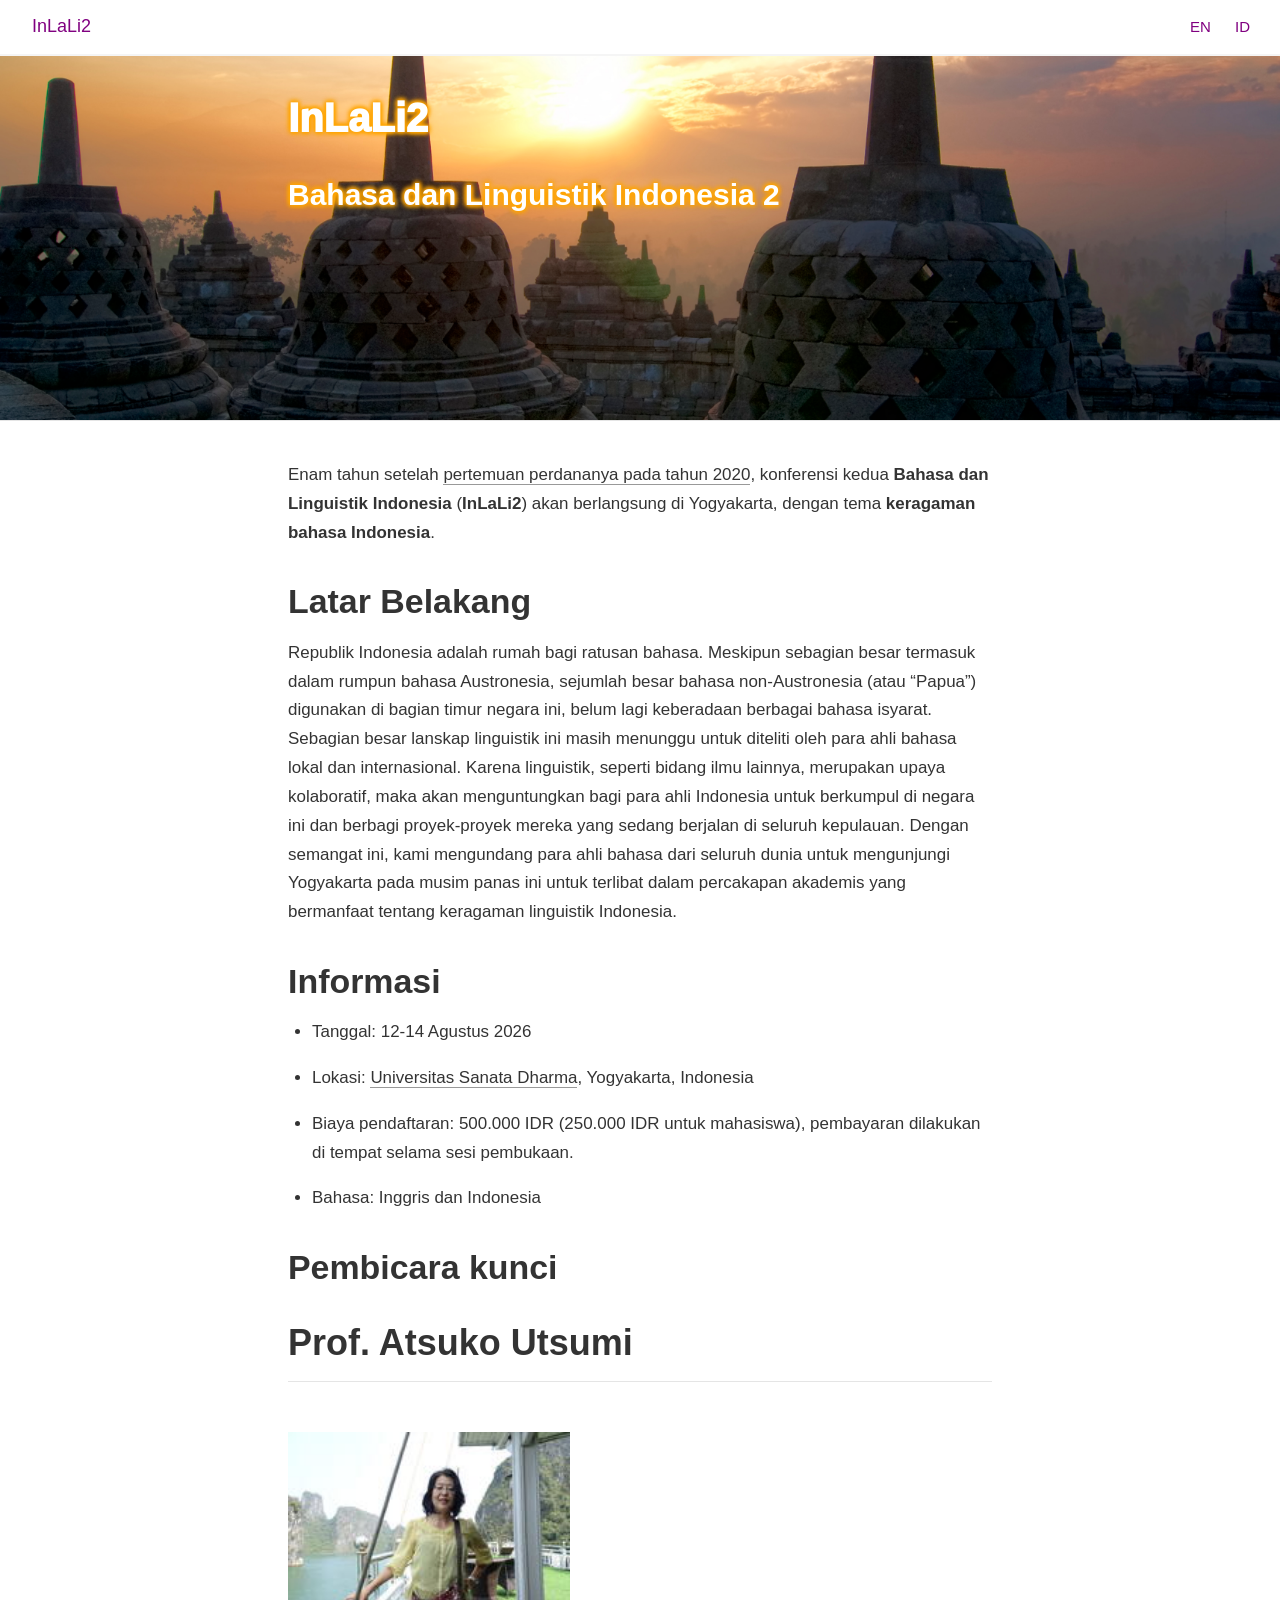
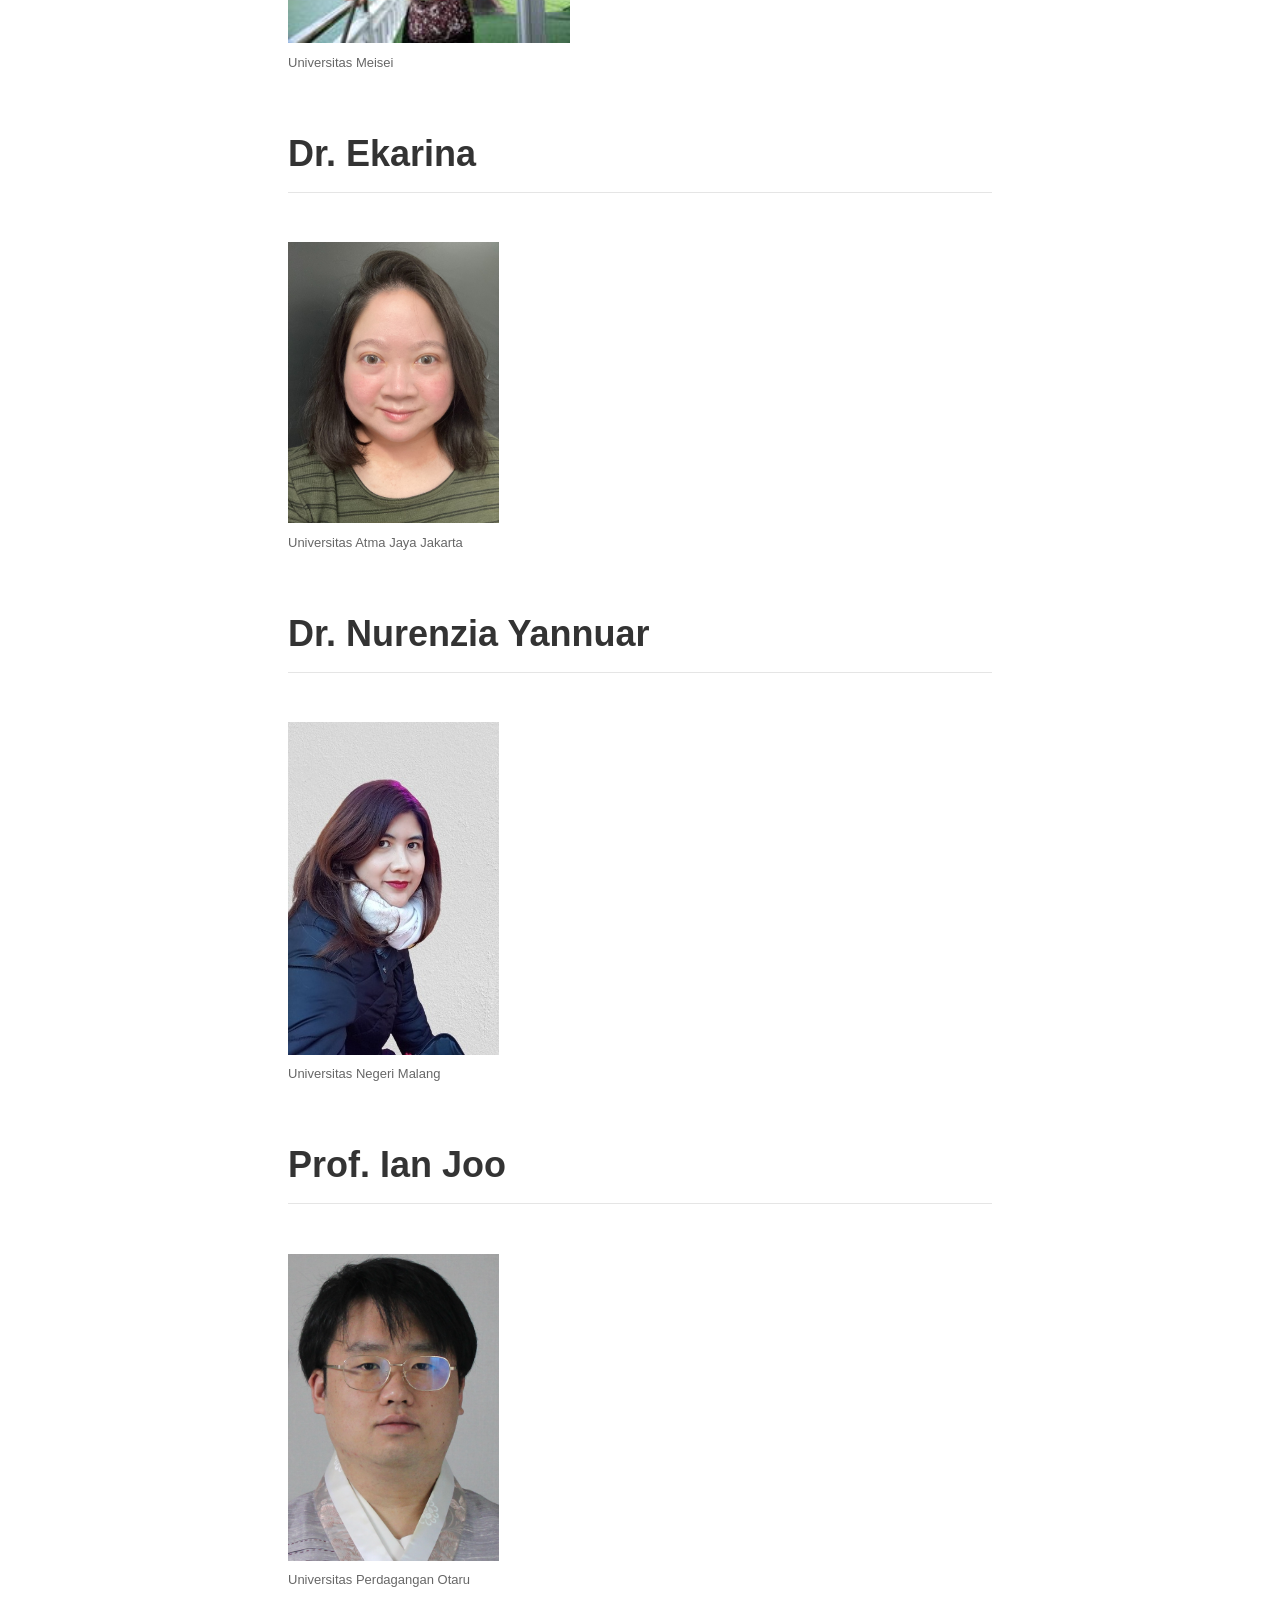
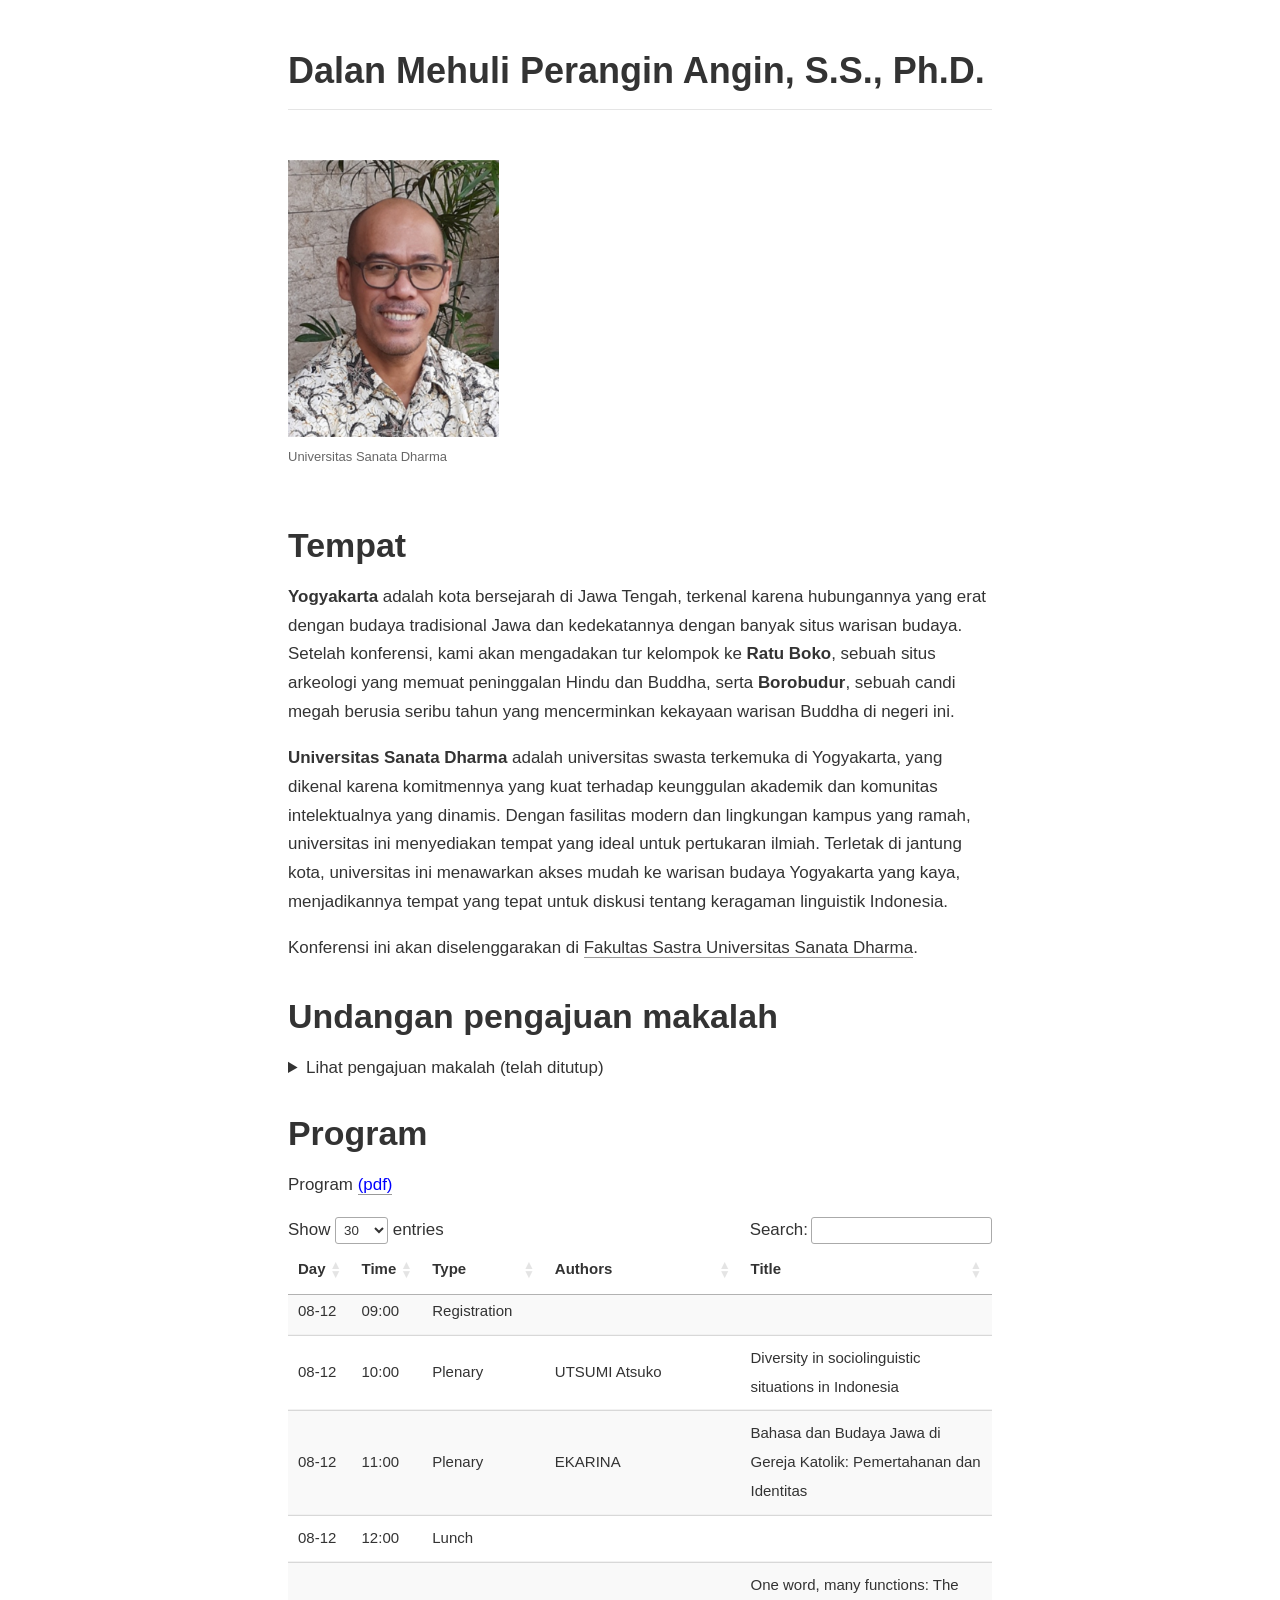
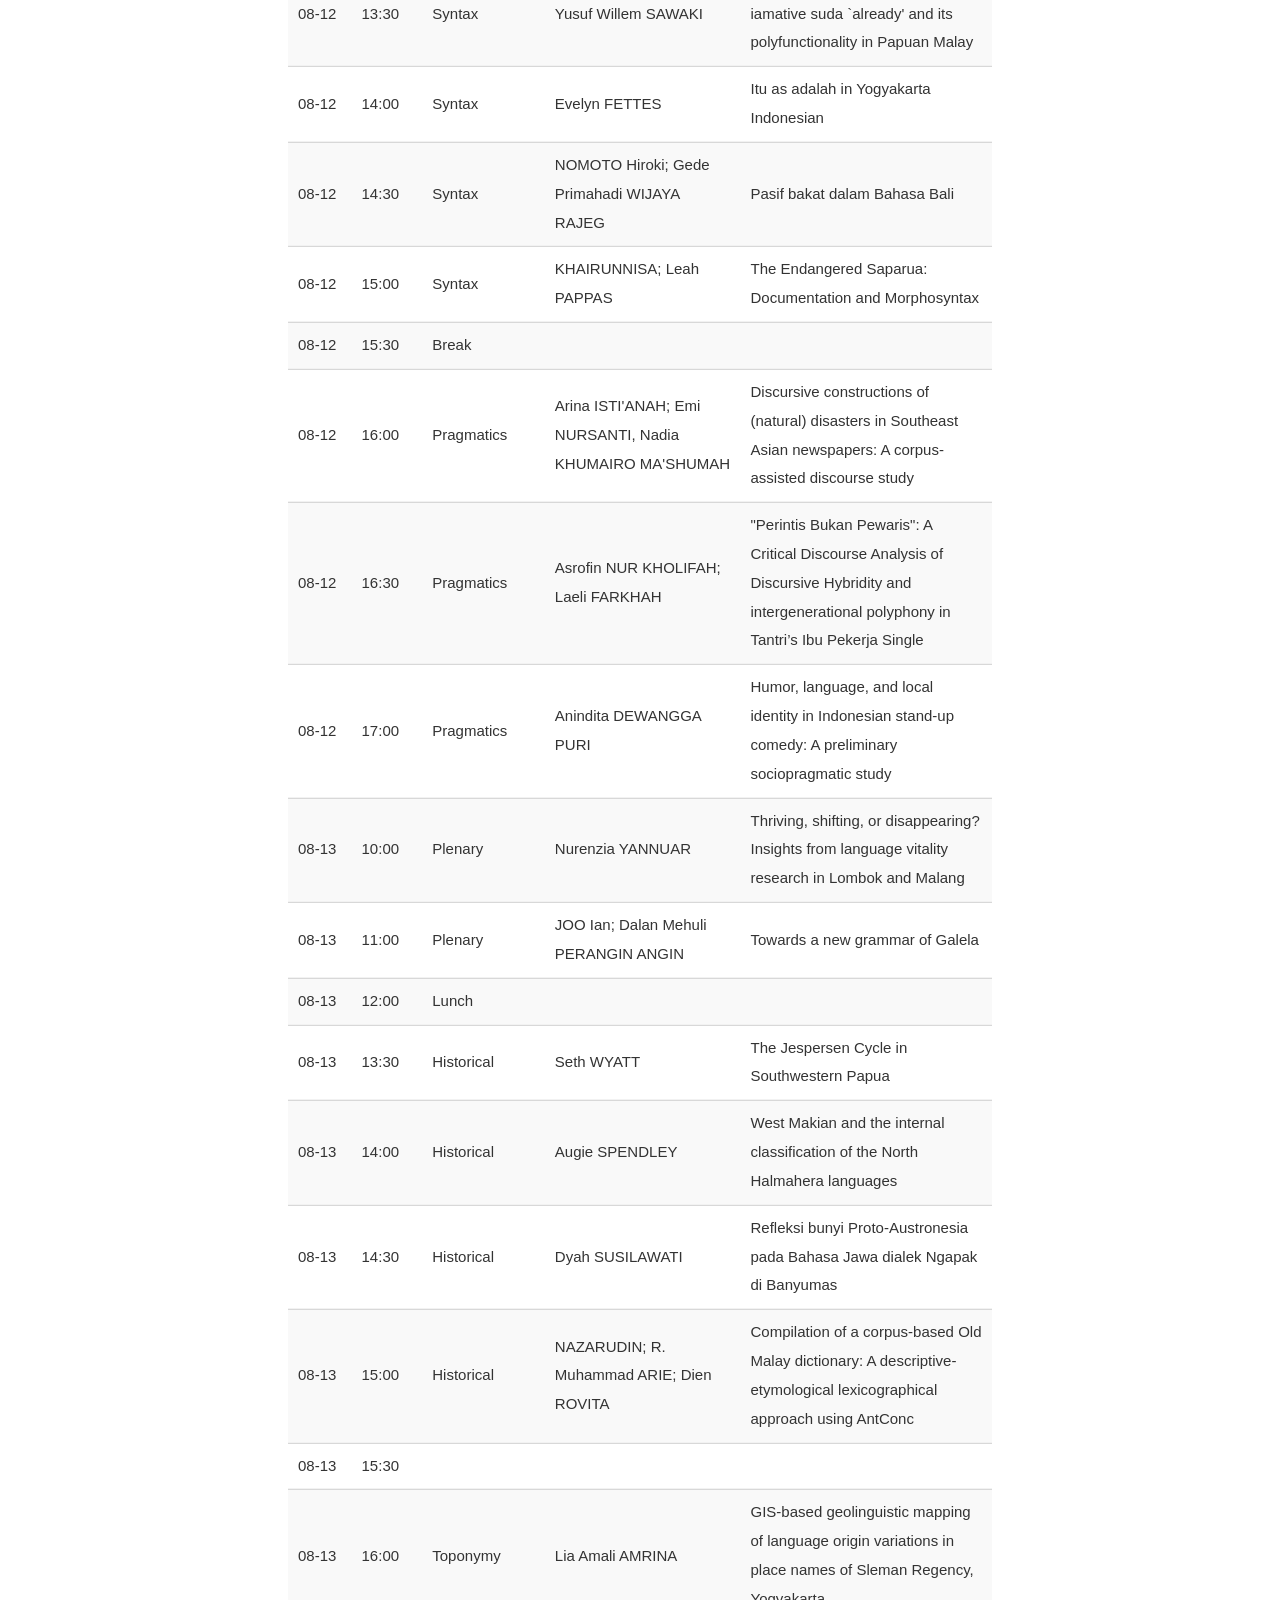
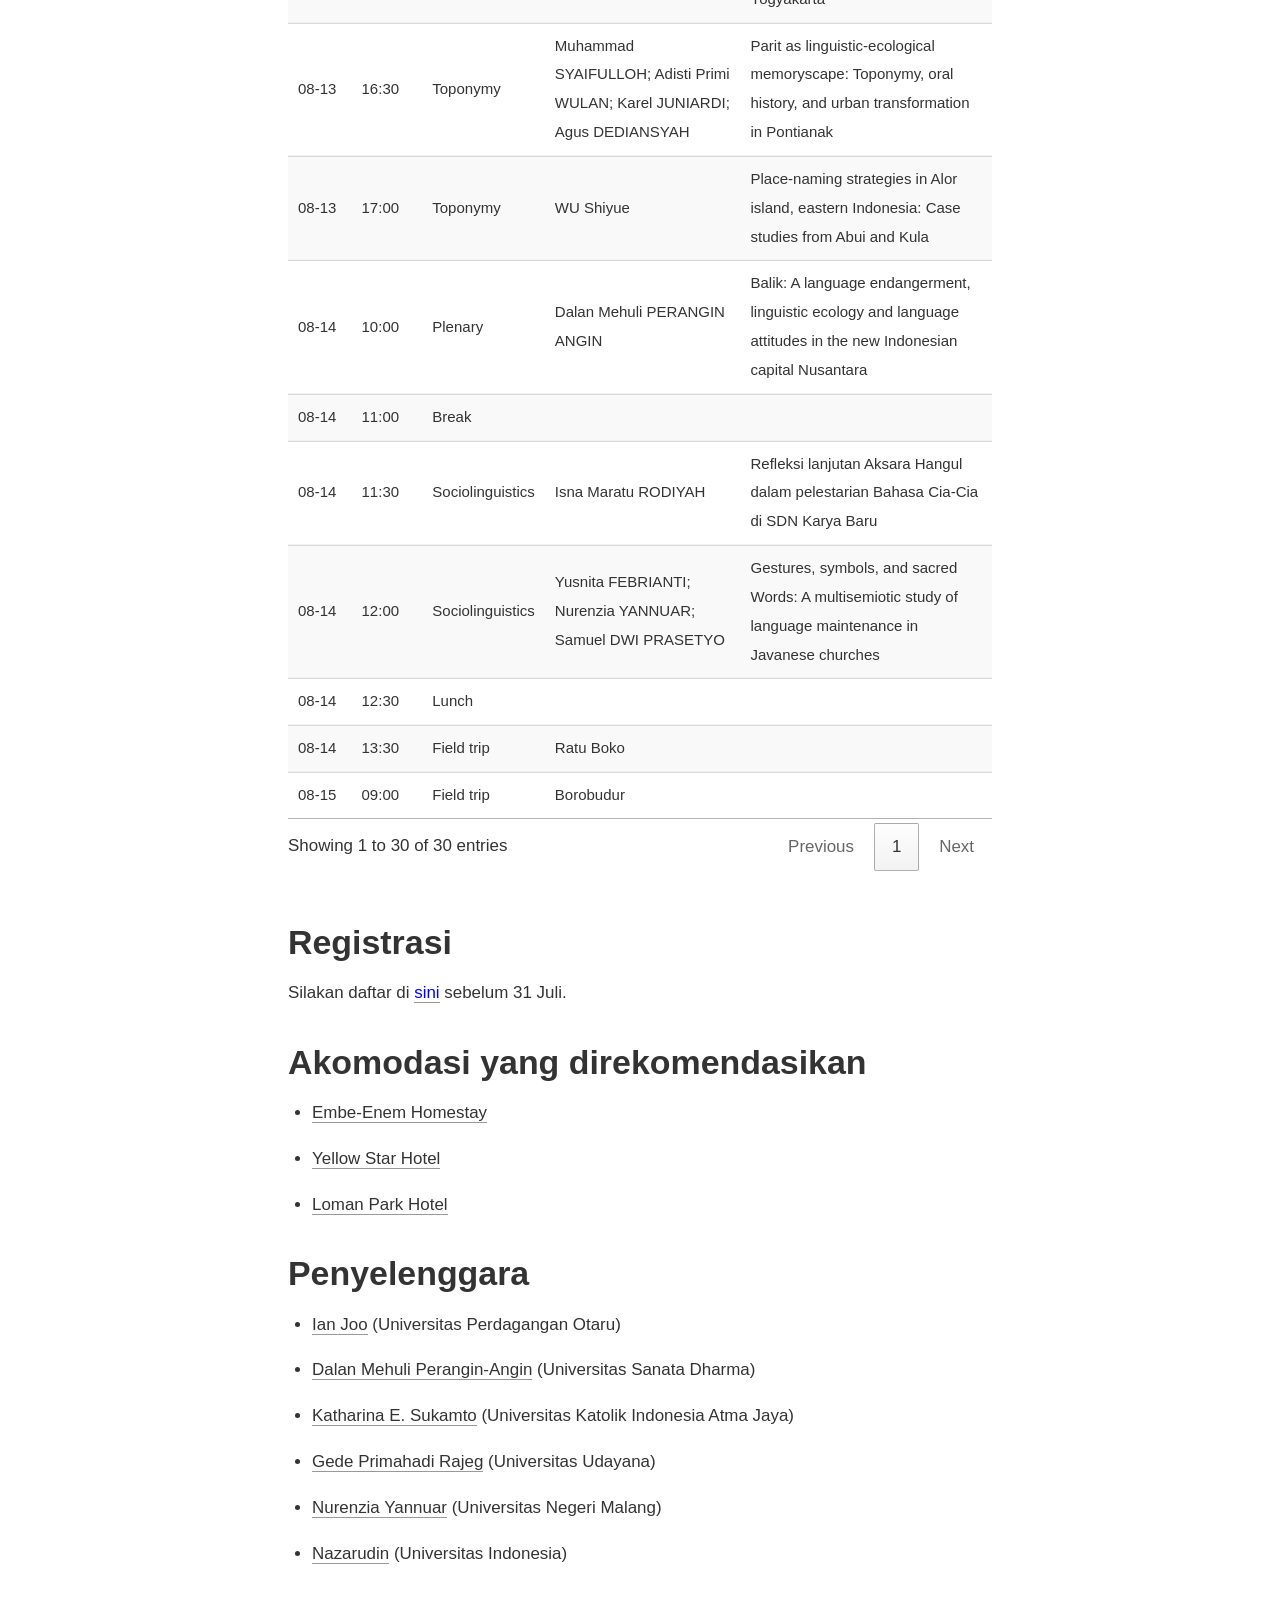
==== docs/id.html @ 6b59f776 "Program" ====
<!DOCTYPE html>

<html xmlns="http://www.w3.org/1999/xhtml" lang="" xml:lang="">

<head>
  <meta charset="utf-8"/>
  <meta name="viewport" content="width=device-width, initial-scale=1"/>
  <meta http-equiv="X-UA-Compatible" content="IE=Edge,chrome=1"/>
  <meta name="generator" content="distill" />

  <style type="text/css">
  /* Hide doc at startup (prevent jankiness while JS renders/transforms) */
  body {
    visibility: hidden;
  }
  </style>

 <!--radix_placeholder_import_source-->
 <!--/radix_placeholder_import_source-->

<style type="text/css">code{white-space: pre;}</style>
<style type="text/css" data-origin="pandoc">
html { -webkit-text-size-adjust: 100%; }
pre > code.sourceCode { white-space: pre; position: relative; }
pre > code.sourceCode > span { display: inline-block; line-height: 1.25; }
pre > code.sourceCode > span:empty { height: 1.2em; }
.sourceCode { overflow: visible; }
code.sourceCode > span { color: inherit; text-decoration: inherit; }
div.sourceCode { margin: 1em 0; }
pre.sourceCode { margin: 0; }
@media screen {
div.sourceCode { overflow: auto; }
}
@media print {
pre > code.sourceCode { white-space: pre-wrap; }
pre > code.sourceCode > span { text-indent: -5em; padding-left: 5em; }
}
pre.numberSource code
  { counter-reset: source-line 0; }
pre.numberSource code > span
  { position: relative; left: -4em; counter-increment: source-line; }
pre.numberSource code > span > a:first-child::before
  { content: counter(source-line);
    position: relative; left: -1em; text-align: right; vertical-align: baseline;
    border: none; display: inline-block;
    -webkit-touch-callout: none; -webkit-user-select: none;
    -khtml-user-select: none; -moz-user-select: none;
    -ms-user-select: none; user-select: none;
    padding: 0 4px; width: 4em;
    color: #aaaaaa;
  }
pre.numberSource { margin-left: 3em; border-left: 1px solid #aaaaaa;  padding-left: 4px; }
div.sourceCode
  { color: #00769e; background-color: #f1f3f5; }
@media screen {
pre > code.sourceCode > span > a:first-child::before { text-decoration: underline; }
}
code span { color: #00769e; } /* Normal */
code span.al { color: #ad0000; } /* Alert */
code span.an { color: #5e5e5e; } /* Annotation */
code span.at { color: #657422; } /* Attribute */
code span.bn { color: #ad0000; } /* BaseN */
code span.bu { } /* BuiltIn */
code span.cf { color: #00769e; } /* ControlFlow */
code span.ch { color: #20794d; } /* Char */
code span.cn { color: #8f5902; } /* Constant */
code span.co { color: #5e5e5e; } /* Comment */
code span.cv { color: #5e5e5e; font-style: italic; } /* CommentVar */
code span.do { color: #5e5e5e; font-style: italic; } /* Documentation */
code span.dt { color: #ad0000; } /* DataType */
code span.dv { color: #ad0000; } /* DecVal */
code span.er { color: #ad0000; } /* Error */
code span.ex { } /* Extension */
code span.fl { color: #ad0000; } /* Float */
code span.fu { color: #4758ab; } /* Function */
code span.im { } /* Import */
code span.in { color: #5e5e5e; } /* Information */
code span.kw { color: #00769e; } /* Keyword */
code span.op { color: #5e5e5e; } /* Operator */
code span.ot { color: #00769e; } /* Other */
code span.pp { color: #ad0000; } /* Preprocessor */
code span.sc { color: #5e5e5e; } /* SpecialChar */
code span.ss { color: #20794d; } /* SpecialString */
code span.st { color: #20794d; } /* String */
code span.va { color: #111111; } /* Variable */
code span.vs { color: #20794d; } /* VerbatimString */
code span.wa { color: #5e5e5e; font-style: italic; } /* Warning */
</style>


  <!--radix_placeholder_meta_tags-->
  <title>InLaLi2</title>




  <!--  https://developers.facebook.com/docs/sharing/webmasters#markup -->
  <meta property="og:title" content="InLaLi2"/>
  <meta property="og:type" content="article"/>
  <meta property="og:locale" content="en_US"/>
  <meta property="og:site_name" content="InLaLi2"/>

  <!--  https://dev.twitter.com/cards/types/summary -->
  <meta property="twitter:card" content="summary"/>
  <meta property="twitter:title" content="InLaLi2"/>

  <!--/radix_placeholder_meta_tags-->
  <!--radix_placeholder_rmarkdown_metadata-->

  <script type="text/json" id="radix-rmarkdown-metadata">
  {"type":"list","attributes":{"names":{"type":"character","attributes":{},"value":["title","subtitle","site"]}},"value":[{"type":"character","attributes":{},"value":["InLaLi2"]},{"type":"character","attributes":{},"value":["Bahasa dan Linguistik Indonesia 2"]},{"type":"character","attributes":{},"value":["distill::distill_website"]}]}
  </script>
  <!--/radix_placeholder_rmarkdown_metadata-->
  <!--radix_placeholder_navigation_in_header-->
  <meta name="distill:offset" content=""/>

  <script type="application/javascript">

    window.headroom_prevent_pin = false;

    window.document.addEventListener("DOMContentLoaded", function (event) {

      // initialize headroom for banner
      var header = $('header').get(0);
      var headerHeight = header.offsetHeight;
      var headroom = new Headroom(header, {
        tolerance: 5,
        onPin : function() {
          if (window.headroom_prevent_pin) {
            window.headroom_prevent_pin = false;
            headroom.unpin();
          }
        }
      });
      headroom.init();
      if(window.location.hash)
        headroom.unpin();
      $(header).addClass('headroom--transition');

      // offset scroll location for banner on hash change
      // (see: https://github.com/WickyNilliams/headroom.js/issues/38)
      window.addEventListener("hashchange", function(event) {
        window.scrollTo(0, window.pageYOffset - (headerHeight + 25));
      });

      // responsive menu
      $('.distill-site-header').each(function(i, val) {
        var topnav = $(this);
        var toggle = topnav.find('.nav-toggle');
        toggle.on('click', function() {
          topnav.toggleClass('responsive');
        });
      });

      // nav dropdowns
      $('.nav-dropbtn').click(function(e) {
        $(this).next('.nav-dropdown-content').toggleClass('nav-dropdown-active');
        $(this).parent().siblings('.nav-dropdown')
           .children('.nav-dropdown-content').removeClass('nav-dropdown-active');
      });
      $("body").click(function(e){
        $('.nav-dropdown-content').removeClass('nav-dropdown-active');
      });
      $(".nav-dropdown").click(function(e){
        e.stopPropagation();
      });
    });
  </script>

  <style type="text/css">

  /* Theme (user-documented overrideables for nav appearance) */

  .distill-site-nav {
    color: rgba(255, 255, 255, 0.8);
    background-color: #0F2E3D;
    font-size: 15px;
    font-weight: 300;
  }

  .distill-site-nav a {
    color: inherit;
    text-decoration: none;
  }

  .distill-site-nav a:hover {
    color: white;
  }

  @media print {
    .distill-site-nav {
      display: none;
    }
  }

  .distill-site-header {

  }

  .distill-site-footer {

  }


  /* Site Header */

  .distill-site-header {
    width: 100%;
    box-sizing: border-box;
    z-index: 3;
  }

  .distill-site-header .nav-left {
    display: inline-block;
    margin-left: 8px;
  }

  @media screen and (max-width: 768px) {
    .distill-site-header .nav-left {
      margin-left: 0;
    }
  }


  .distill-site-header .nav-right {
    float: right;
    margin-right: 8px;
  }

  .distill-site-header a,
  .distill-site-header .title {
    display: inline-block;
    text-align: center;
    padding: 14px 10px 14px 10px;
  }

  .distill-site-header .title {
    font-size: 18px;
    min-width: 150px;
  }

  .distill-site-header .logo {
    padding: 0;
  }

  .distill-site-header .logo img {
    display: none;
    max-height: 20px;
    width: auto;
    margin-bottom: -4px;
  }

  .distill-site-header .nav-image img {
    max-height: 18px;
    width: auto;
    display: inline-block;
    margin-bottom: -3px;
  }



  @media screen and (min-width: 1000px) {
    .distill-site-header .logo img {
      display: inline-block;
    }
    .distill-site-header .nav-left {
      margin-left: 20px;
    }
    .distill-site-header .nav-right {
      margin-right: 20px;
    }
    .distill-site-header .title {
      padding-left: 12px;
    }
  }


  .distill-site-header .nav-toggle {
    display: none;
  }

  .nav-dropdown {
    display: inline-block;
    position: relative;
  }

  .nav-dropdown .nav-dropbtn {
    border: none;
    outline: none;
    color: rgba(255, 255, 255, 0.8);
    padding: 16px 10px;
    background-color: transparent;
    font-family: inherit;
    font-size: inherit;
    font-weight: inherit;
    margin: 0;
    margin-top: 1px;
    z-index: 2;
  }

  .nav-dropdown-content {
    display: none;
    position: absolute;
    background-color: white;
    min-width: 200px;
    border: 1px solid rgba(0,0,0,0.15);
    border-radius: 4px;
    box-shadow: 0px 8px 16px 0px rgba(0,0,0,0.1);
    z-index: 1;
    margin-top: 2px;
    white-space: nowrap;
    padding-top: 4px;
    padding-bottom: 4px;
  }

  .nav-dropdown-content hr {
    margin-top: 4px;
    margin-bottom: 4px;
    border: none;
    border-bottom: 1px solid rgba(0, 0, 0, 0.1);
  }

  .nav-dropdown-active {
    display: block;
  }

  .nav-dropdown-content a, .nav-dropdown-content .nav-dropdown-header {
    color: black;
    padding: 6px 24px;
    text-decoration: none;
    display: block;
    text-align: left;
  }

  .nav-dropdown-content .nav-dropdown-header {
    display: block;
    padding: 5px 24px;
    padding-bottom: 0;
    text-transform: uppercase;
    font-size: 14px;
    color: #999999;
    white-space: nowrap;
  }

  .nav-dropdown:hover .nav-dropbtn {
    color: white;
  }

  .nav-dropdown-content a:hover {
    background-color: #ddd;
    color: black;
  }

  .nav-right .nav-dropdown-content {
    margin-left: -45%;
    right: 0;
  }

  @media screen and (max-width: 768px) {
    .distill-site-header a, .distill-site-header .nav-dropdown  {display: none;}
    .distill-site-header a.nav-toggle {
      float: right;
      display: block;
    }
    .distill-site-header .title {
      margin-left: 0;
    }
    .distill-site-header .nav-right {
      margin-right: 0;
    }
    .distill-site-header {
      overflow: hidden;
    }
    .nav-right .nav-dropdown-content {
      margin-left: 0;
    }
  }


  @media screen and (max-width: 768px) {
    .distill-site-header.responsive {position: relative; min-height: 500px; }
    .distill-site-header.responsive a.nav-toggle {
      position: absolute;
      right: 0;
      top: 0;
    }
    .distill-site-header.responsive a,
    .distill-site-header.responsive .nav-dropdown {
      display: block;
      text-align: left;
    }
    .distill-site-header.responsive .nav-left,
    .distill-site-header.responsive .nav-right {
      width: 100%;
    }
    .distill-site-header.responsive .nav-dropdown {float: none;}
    .distill-site-header.responsive .nav-dropdown-content {position: relative;}
    .distill-site-header.responsive .nav-dropdown .nav-dropbtn {
      display: block;
      width: 100%;
      text-align: left;
    }
  }

  /* Site Footer */

  .distill-site-footer {
    width: 100%;
    overflow: hidden;
    box-sizing: border-box;
    z-index: 3;
    margin-top: 30px;
    padding-top: 30px;
    padding-bottom: 30px;
    text-align: center;
  }

  /* Headroom */

  d-title {
    padding-top: 6rem;
  }

  @media print {
    d-title {
      padding-top: 4rem;
    }
  }

  .headroom {
    z-index: 1000;
    position: fixed;
    top: 0;
    left: 0;
    right: 0;
  }

  .headroom--transition {
    transition: all .4s ease-in-out;
  }

  .headroom--unpinned {
    top: -100px;
  }

  .headroom--pinned {
    top: 0;
  }

  /* adjust viewport for navbar height */
  /* helps vertically center bootstrap (non-distill) content */
  .min-vh-100 {
    min-height: calc(100vh - 100px) !important;
  }

  </style>

  <script src="site_libs/jquery-3.6.0/jquery-3.6.0.min.js"></script>
  <link href="site_libs/font-awesome-6.5.2/css/all.min.css" rel="stylesheet"/>
  <link href="site_libs/font-awesome-6.5.2/css/v4-shims.min.css" rel="stylesheet"/>
  <script src="site_libs/headroom-0.9.4/headroom.min.js"></script>
  <script src="site_libs/autocomplete-0.37.1/autocomplete.min.js"></script>
  <script src="site_libs/fuse-6.4.1/fuse.min.js"></script>

  <script type="application/javascript">

  function getMeta(metaName) {
    var metas = document.getElementsByTagName('meta');
    for (let i = 0; i < metas.length; i++) {
      if (metas[i].getAttribute('name') === metaName) {
        return metas[i].getAttribute('content');
      }
    }
    return '';
  }

  function offsetURL(url) {
    var offset = getMeta('distill:offset');
    return offset ? offset + '/' + url : url;
  }

  function createFuseIndex() {

    // create fuse index
    var options = {
      keys: [
        { name: 'title', weight: 20 },
        { name: 'categories', weight: 15 },
        { name: 'description', weight: 10 },
        { name: 'contents', weight: 5 },
      ],
      ignoreLocation: true,
      threshold: 0
    };
    var fuse = new window.Fuse([], options);

    // fetch the main search.json
    return fetch(offsetURL('search.json'))
      .then(function(response) {
        if (response.status == 200) {
          return response.json().then(function(json) {
            // index main articles
            json.articles.forEach(function(article) {
              fuse.add(article);
            });
            // download collections and index their articles
            return Promise.all(json.collections.map(function(collection) {
              return fetch(offsetURL(collection)).then(function(response) {
                if (response.status === 200) {
                  return response.json().then(function(articles) {
                    articles.forEach(function(article) {
                      fuse.add(article);
                    });
                  })
                } else {
                  return Promise.reject(
                    new Error('Unexpected status from search index request: ' +
                              response.status)
                  );
                }
              });
            })).then(function() {
              return fuse;
            });
          });

        } else {
          return Promise.reject(
            new Error('Unexpected status from search index request: ' +
                        response.status)
          );
        }
      });
  }

  window.document.addEventListener("DOMContentLoaded", function (event) {

    // get search element (bail if we don't have one)
    var searchEl = window.document.getElementById('distill-search');
    if (!searchEl)
      return;

    createFuseIndex()
      .then(function(fuse) {

        // make search box visible
        searchEl.classList.remove('hidden');

        // initialize autocomplete
        var options = {
          autoselect: true,
          hint: false,
          minLength: 2,
        };
        window.autocomplete(searchEl, options, [{
          source: function(query, callback) {
            const searchOptions = {
              isCaseSensitive: false,
              shouldSort: true,
              minMatchCharLength: 2,
              limit: 10,
            };
            var results = fuse.search(query, searchOptions);
            callback(results
              .map(function(result) { return result.item; })
            );
          },
          templates: {
            suggestion: function(suggestion) {
              var img = suggestion.preview && Object.keys(suggestion.preview).length > 0
                ? `<img src="${offsetURL(suggestion.preview)}"</img>`
                : '';
              var html = `
                <div class="search-item">
                  <h3>${suggestion.title}</h3>
                  <div class="search-item-description">
                    ${suggestion.description || ''}
                  </div>
                  <div class="search-item-preview">
                    ${img}
                  </div>
                </div>
              `;
              return html;
            }
          }
        }]).on('autocomplete:selected', function(event, suggestion) {
          window.location.href = offsetURL(suggestion.path);
        });
        // remove inline display style on autocompleter (we want to
        // manage responsive display via css)
        $('.algolia-autocomplete').css("display", "");
      })
      .catch(function(error) {
        console.log(error);
      });

  });

  </script>

  <style type="text/css">

  .nav-search {
    font-size: x-small;
  }

  /* Algolioa Autocomplete */

  .algolia-autocomplete {
    display: inline-block;
    margin-left: 10px;
    vertical-align: sub;
    background-color: white;
    color: black;
    padding: 6px;
    padding-top: 8px;
    padding-bottom: 0;
    border-radius: 6px;
    border: 1px #0F2E3D solid;
    width: 180px;
  }


  @media screen and (max-width: 768px) {
    .distill-site-nav .algolia-autocomplete {
      display: none;
      visibility: hidden;
    }
    .distill-site-nav.responsive .algolia-autocomplete {
      display: inline-block;
      visibility: visible;
    }
    .distill-site-nav.responsive .algolia-autocomplete .aa-dropdown-menu {
      margin-left: 0;
      width: 400px;
      max-height: 400px;
    }
  }

  .algolia-autocomplete .aa-input, .algolia-autocomplete .aa-hint {
    width: 90%;
    outline: none;
    border: none;
  }

  .algolia-autocomplete .aa-hint {
    color: #999;
  }
  .algolia-autocomplete .aa-dropdown-menu {
    width: 550px;
    max-height: 70vh;
    overflow-x: visible;
    overflow-y: scroll;
    padding: 5px;
    margin-top: 3px;
    margin-left: -150px;
    background-color: #fff;
    border-radius: 5px;
    border: 1px solid #999;
    border-top: none;
  }

  .algolia-autocomplete .aa-dropdown-menu .aa-suggestion {
    cursor: pointer;
    padding: 5px 4px;
    border-bottom: 1px solid #eee;
  }

  .algolia-autocomplete .aa-dropdown-menu .aa-suggestion:last-of-type {
    border-bottom: none;
    margin-bottom: 2px;
  }

  .algolia-autocomplete .aa-dropdown-menu .aa-suggestion .search-item {
    overflow: hidden;
    font-size: 0.8em;
    line-height: 1.4em;
  }

  .algolia-autocomplete .aa-dropdown-menu .aa-suggestion .search-item h3 {
    font-size: 1rem;
    margin-block-start: 0;
    margin-block-end: 5px;
  }

  .algolia-autocomplete .aa-dropdown-menu .aa-suggestion .search-item-description {
    display: inline-block;
    overflow: hidden;
    height: 2.8em;
    width: 80%;
    margin-right: 4%;
  }

  .algolia-autocomplete .aa-dropdown-menu .aa-suggestion .search-item-preview {
    display: inline-block;
    width: 15%;
  }

  .algolia-autocomplete .aa-dropdown-menu .aa-suggestion .search-item-preview img {
    height: 3em;
    width: auto;
    display: none;
  }

  .algolia-autocomplete .aa-dropdown-menu .aa-suggestion .search-item-preview img[src] {
    display: initial;
  }

  .algolia-autocomplete .aa-dropdown-menu .aa-suggestion.aa-cursor {
    background-color: #eee;
  }
  .algolia-autocomplete .aa-dropdown-menu .aa-suggestion em {
    font-weight: bold;
    font-style: normal;
  }

  </style>


  <!--/radix_placeholder_navigation_in_header-->
  <!--radix_placeholder_distill-->

  <style type="text/css">

  body {
    background-color: white;
  }

  .pandoc-table {
    width: 100%;
  }

  .pandoc-table>caption {
    margin-bottom: 10px;
  }

  .pandoc-table th:not([align]) {
    text-align: left;
  }

  .pagedtable-footer {
    font-size: 15px;
  }

  d-byline .byline {
    grid-template-columns: 2fr 2fr;
  }

  d-byline .byline h3 {
    margin-block-start: 1.5em;
  }

  d-byline .byline .authors-affiliations h3 {
    margin-block-start: 0.5em;
  }

  .authors-affiliations .orcid-id {
    width: 16px;
    height:16px;
    margin-left: 4px;
    margin-right: 4px;
    vertical-align: middle;
    padding-bottom: 2px;
  }

  d-title .dt-tags {
    margin-top: 1em;
    grid-column: text;
  }

  .dt-tags .dt-tag {
    text-decoration: none;
    display: inline-block;
    color: rgba(0,0,0,0.6);
    padding: 0em 0.4em;
    margin-right: 0.5em;
    margin-bottom: 0.4em;
    font-size: 70%;
    border: 1px solid rgba(0,0,0,0.2);
    border-radius: 3px;
    text-transform: uppercase;
    font-weight: 500;
  }

  d-article table.gt_table td,
  d-article table.gt_table th {
    border-bottom: none;
    font-size: 100%;
  }

  .html-widget {
    margin-bottom: 2.0em;
  }

  .l-screen-inset {
    padding-right: 16px;
  }

  .l-screen .caption {
    margin-left: 10px;
  }

  .shaded {
    background: rgb(247, 247, 247);
    padding-top: 20px;
    padding-bottom: 20px;
    border-top: 1px solid rgba(0, 0, 0, 0.1);
    border-bottom: 1px solid rgba(0, 0, 0, 0.1);
  }

  .shaded .html-widget {
    margin-bottom: 0;
    border: 1px solid rgba(0, 0, 0, 0.1);
  }

  .shaded .shaded-content {
    background: white;
  }

  .text-output {
    margin-top: 0;
    line-height: 1.5em;
  }

  .hidden {
    display: none !important;
  }

  hr.section-separator {
    border: none;
    border-top: 1px solid rgba(0, 0, 0, 0.1);
    margin: 0px;
  }


  d-byline {
    border-top: none;
  }

  d-article {
    padding-top: 2.5rem;
    padding-bottom: 30px;
    border-top: none;
  }

  d-appendix {
    padding-top: 30px;
  }

  d-article>p>img {
    width: 100%;
  }

  d-article h2 {
    margin: 1rem 0 1.5rem 0;
  }

  d-article h3 {
    margin-top: 1.5rem;
  }

  d-article iframe {
    border: 1px solid rgba(0, 0, 0, 0.1);
    margin-bottom: 2.0em;
    width: 100%;
  }

  /* Tweak code blocks */

  d-article div.sourceCode code,
  d-article pre code {
    font-family: Consolas, Monaco, 'Andale Mono', 'Ubuntu Mono', monospace;
  }

  d-article pre,
  d-article div.sourceCode,
  d-article div.sourceCode pre {
    overflow: auto;
  }

  d-article div.sourceCode {
    background-color: white;
  }

  d-article div.sourceCode pre {
    padding-left: 10px;
    font-size: 12px;
    border-left: 2px solid rgba(0,0,0,0.1);
  }

  d-article pre {
    font-size: 12px;
    color: black;
    background: none;
    margin-top: 0;
    text-align: left;
    white-space: pre;
    word-spacing: normal;
    word-break: normal;
    word-wrap: normal;
    line-height: 1.5;

    -moz-tab-size: 4;
    -o-tab-size: 4;
    tab-size: 4;

    -webkit-hyphens: none;
    -moz-hyphens: none;
    -ms-hyphens: none;
    hyphens: none;
  }

  d-article pre a {
    border-bottom: none;
  }

  d-article pre a:hover {
    border-bottom: none;
    text-decoration: underline;
  }

  d-article details {
    grid-column: text;
    margin-bottom: 0.8em;
  }

  @media(min-width: 768px) {

  d-article pre,
  d-article div.sourceCode,
  d-article div.sourceCode pre {
    overflow: visible !important;
  }

  d-article div.sourceCode pre {
    padding-left: 18px;
    font-size: 14px;
  }

  /* tweak for Pandoc numbered line within distill */
  d-article pre.numberSource code > span {
      left: -2em;
  }

  d-article pre {
    font-size: 14px;
  }

  }

  figure img.external {
    background: white;
    border: 1px solid rgba(0, 0, 0, 0.1);
    box-shadow: 0 1px 8px rgba(0, 0, 0, 0.1);
    padding: 18px;
    box-sizing: border-box;
  }

  /* CSS for d-contents */

  .d-contents {
    grid-column: text;
    color: rgba(0,0,0,0.8);
    font-size: 0.9em;
    padding-bottom: 1em;
    margin-bottom: 1em;
    padding-bottom: 0.5em;
    margin-bottom: 1em;
    padding-left: 0.25em;
    justify-self: start;
  }

  @media(min-width: 1000px) {
    .d-contents.d-contents-float {
      height: 0;
      grid-column-start: 1;
      grid-column-end: 4;
      justify-self: center;
      padding-right: 3em;
      padding-left: 2em;
    }
  }

  .d-contents nav h3 {
    font-size: 18px;
    margin-top: 0;
    margin-bottom: 1em;
  }

  .d-contents li {
    list-style-type: none
  }

  .d-contents nav > ul {
    padding-left: 0;
  }

  .d-contents ul {
    padding-left: 1em
  }

  .d-contents nav ul li {
    margin-top: 0.6em;
    margin-bottom: 0.2em;
  }

  .d-contents nav a {
    font-size: 13px;
    border-bottom: none;
    text-decoration: none
    color: rgba(0, 0, 0, 0.8);
  }

  .d-contents nav a:hover {
    text-decoration: underline solid rgba(0, 0, 0, 0.6)
  }

  .d-contents nav > ul > li > a {
    font-weight: 600;
  }

  .d-contents nav > ul > li > ul {
    font-weight: inherit;
  }

  .d-contents nav > ul > li > ul > li {
    margin-top: 0.2em;
  }


  .d-contents nav ul {
    margin-top: 0;
    margin-bottom: 0.25em;
  }

  .d-article-with-toc h2:nth-child(2) {
    margin-top: 0;
  }


  /* Figure */

  .figure {
    position: relative;
    margin-bottom: 2.5em;
    margin-top: 1.5em;
  }

  .figure .caption {
    color: rgba(0, 0, 0, 0.6);
    font-size: 12px;
    line-height: 1.5em;
  }

  .figure img.external {
    background: white;
    border: 1px solid rgba(0, 0, 0, 0.1);
    box-shadow: 0 1px 8px rgba(0, 0, 0, 0.1);
    padding: 18px;
    box-sizing: border-box;
  }

  .figure .caption a {
    color: rgba(0, 0, 0, 0.6);
  }

  .figure .caption b,
  .figure .caption strong, {
    font-weight: 600;
    color: rgba(0, 0, 0, 1.0);
  }

  /* Citations */

  d-article .citation {
    color: inherit;
    cursor: inherit;
  }

  div.hanging-indent{
    margin-left: 1em; text-indent: -1em;
  }

  /* Citation hover box */

  .tippy-box[data-theme~=light-border] {
    background-color: rgba(250, 250, 250, 0.95);
  }

  .tippy-content > p {
    margin-bottom: 0;
    padding: 2px;
  }


  /* Tweak 1000px media break to show more text */

  @media(min-width: 1000px) {
    .base-grid,
    distill-header,
    d-title,
    d-abstract,
    d-article,
    d-appendix,
    distill-appendix,
    d-byline,
    d-footnote-list,
    d-citation-list,
    distill-footer {
      grid-template-columns: [screen-start] 1fr [page-start kicker-start] 80px [middle-start] 50px [text-start kicker-end] 65px 65px 65px 65px 65px 65px 65px 65px [text-end gutter-start] 65px [middle-end] 65px [page-end gutter-end] 1fr [screen-end];
      grid-column-gap: 16px;
    }

    .grid {
      grid-column-gap: 16px;
    }

    d-article {
      font-size: 1.06rem;
      line-height: 1.7em;
    }
    figure .caption, .figure .caption, figure figcaption {
      font-size: 13px;
    }
  }

  @media(min-width: 1180px) {
    .base-grid,
    distill-header,
    d-title,
    d-abstract,
    d-article,
    d-appendix,
    distill-appendix,
    d-byline,
    d-footnote-list,
    d-citation-list,
    distill-footer {
      grid-template-columns: [screen-start] 1fr [page-start kicker-start] 60px [middle-start] 60px [text-start kicker-end] 60px 60px 60px 60px 60px 60px 60px 60px [text-end gutter-start] 60px [middle-end] 60px [page-end gutter-end] 1fr [screen-end];
      grid-column-gap: 32px;
    }

    .grid {
      grid-column-gap: 32px;
    }
  }


  /* Get the citation styles for the appendix (not auto-injected on render since
     we do our own rendering of the citation appendix) */

  d-appendix .citation-appendix,
  .d-appendix .citation-appendix {
    font-size: 11px;
    line-height: 15px;
    border-left: 1px solid rgba(0, 0, 0, 0.1);
    padding-left: 18px;
    border: 1px solid rgba(0,0,0,0.1);
    background: rgba(0, 0, 0, 0.02);
    padding: 10px 18px;
    border-radius: 3px;
    color: rgba(150, 150, 150, 1);
    overflow: hidden;
    margin-top: -12px;
    white-space: pre-wrap;
    word-wrap: break-word;
  }

  /* Include appendix styles here so they can be overridden */

  d-appendix {
    contain: layout style;
    font-size: 0.8em;
    line-height: 1.7em;
    margin-top: 60px;
    margin-bottom: 0;
    border-top: 1px solid rgba(0, 0, 0, 0.1);
    color: rgba(0,0,0,0.5);
    padding-top: 60px;
    padding-bottom: 48px;
  }

  d-appendix h3 {
    grid-column: page-start / text-start;
    font-size: 15px;
    font-weight: 500;
    margin-top: 1em;
    margin-bottom: 0;
    color: rgba(0,0,0,0.65);
  }

  d-appendix h3 + * {
    margin-top: 1em;
  }

  d-appendix ol {
    padding: 0 0 0 15px;
  }

  @media (min-width: 768px) {
    d-appendix ol {
      padding: 0 0 0 30px;
      margin-left: -30px;
    }
  }

  d-appendix li {
    margin-bottom: 1em;
  }

  d-appendix a {
    color: rgba(0, 0, 0, 0.6);
  }

  d-appendix > * {
    grid-column: text;
  }

  d-appendix > d-footnote-list,
  d-appendix > d-citation-list,
  d-appendix > distill-appendix {
    grid-column: screen;
  }

  /* Include footnote styles here so they can be overridden */

  d-footnote-list {
    contain: layout style;
  }

  d-footnote-list > * {
    grid-column: text;
  }

  d-footnote-list a.footnote-backlink {
    color: rgba(0,0,0,0.3);
    padding-left: 0.5em;
  }



  /* Anchor.js */

  .anchorjs-link {
    /*transition: all .25s linear; */
    text-decoration: none;
    border-bottom: none;
  }
  *:hover > .anchorjs-link {
    margin-left: -1.125em !important;
    text-decoration: none;
    border-bottom: none;
  }

  /* Social footer */

  .social_footer {
    margin-top: 30px;
    margin-bottom: 0;
    color: rgba(0,0,0,0.67);
  }

  .disqus-comments {
    margin-right: 30px;
  }

  .disqus-comment-count {
    border-bottom: 1px solid rgba(0, 0, 0, 0.4);
    cursor: pointer;
  }

  #disqus_thread {
    margin-top: 30px;
  }

  .article-sharing a {
    border-bottom: none;
    margin-right: 8px;
  }

  .article-sharing a:hover {
    border-bottom: none;
  }

  .sidebar-section.subscribe {
    font-size: 12px;
    line-height: 1.6em;
  }

  .subscribe p {
    margin-bottom: 0.5em;
  }


  .article-footer .subscribe {
    font-size: 15px;
    margin-top: 45px;
  }


  .sidebar-section.custom {
    font-size: 12px;
    line-height: 1.6em;
  }

  .custom p {
    margin-bottom: 0.5em;
  }

  /* Styles for listing layout (hide title) */
  .layout-listing d-title, .layout-listing .d-title {
    display: none;
  }

  /* Styles for posts lists (not auto-injected) */


  .posts-with-sidebar {
    padding-left: 45px;
    padding-right: 45px;
  }

  .posts-list .description h2,
  .posts-list .description p {
    font-family: -apple-system, BlinkMacSystemFont, "Segoe UI", Roboto, Oxygen, Ubuntu, Cantarell, "Fira Sans", "Droid Sans", "Helvetica Neue", Arial, sans-serif;
  }

  .posts-list .description h2 {
    font-weight: 700;
    border-bottom: none;
    padding-bottom: 0;
  }

  .posts-list h2.post-tag {
    border-bottom: 1px solid rgba(0, 0, 0, 0.2);
    padding-bottom: 12px;
  }
  .posts-list {
    margin-top: 60px;
    margin-bottom: 24px;
  }

  .posts-list .post-preview {
    text-decoration: none;
    overflow: hidden;
    display: block;
    border-bottom: 1px solid rgba(0, 0, 0, 0.1);
    padding: 24px 0;
  }

  .post-preview-last {
    border-bottom: none !important;
  }

  .posts-list .posts-list-caption {
    grid-column: screen;
    font-weight: 400;
  }

  .posts-list .post-preview h2 {
    margin: 0 0 6px 0;
    line-height: 1.2em;
    font-style: normal;
    font-size: 24px;
  }

  .posts-list .post-preview p {
    margin: 0 0 12px 0;
    line-height: 1.4em;
    font-size: 16px;
  }

  .posts-list .post-preview .thumbnail {
    box-sizing: border-box;
    margin-bottom: 24px;
    position: relative;
    max-width: 500px;
  }
  .posts-list .post-preview img {
    width: 100%;
    display: block;
  }

  .posts-list .metadata {
    font-size: 12px;
    line-height: 1.4em;
    margin-bottom: 18px;
  }

  .posts-list .metadata > * {
    display: inline-block;
  }

  .posts-list .metadata .publishedDate {
    margin-right: 2em;
  }

  .posts-list .metadata .dt-authors {
    display: block;
    margin-top: 0.3em;
    margin-right: 2em;
  }

  .posts-list .dt-tags {
    display: block;
    line-height: 1em;
  }

  .posts-list .dt-tags .dt-tag {
    display: inline-block;
    color: rgba(0,0,0,0.6);
    padding: 0.3em 0.4em;
    margin-right: 0.2em;
    margin-bottom: 0.4em;
    font-size: 60%;
    border: 1px solid rgba(0,0,0,0.2);
    border-radius: 3px;
    text-transform: uppercase;
    font-weight: 500;
  }

  .posts-list img {
    opacity: 1;
  }

  .posts-list img[data-src] {
    opacity: 0;
  }

  .posts-more {
    clear: both;
  }


  .posts-sidebar {
    font-size: 16px;
  }

  .posts-sidebar h3 {
    font-size: 16px;
    margin-top: 0;
    margin-bottom: 0.5em;
    font-weight: 400;
    text-transform: uppercase;
  }

  .sidebar-section {
    margin-bottom: 30px;
  }

  .categories ul {
    list-style-type: none;
    margin: 0;
    padding: 0;
  }

  .categories li {
    color: rgba(0, 0, 0, 0.8);
    margin-bottom: 0;
  }

  .categories li>a {
    border-bottom: none;
  }

  .categories li>a:hover {
    border-bottom: 1px solid rgba(0, 0, 0, 0.4);
  }

  .categories .active {
    font-weight: 600;
  }

  .categories .category-count {
    color: rgba(0, 0, 0, 0.4);
  }


  @media(min-width: 768px) {
    .posts-list .post-preview h2 {
      font-size: 26px;
    }
    .posts-list .post-preview .thumbnail {
      float: right;
      width: 30%;
      margin-bottom: 0;
    }
    .posts-list .post-preview .description {
      float: left;
      width: 45%;
    }
    .posts-list .post-preview .metadata {
      float: left;
      width: 20%;
      margin-top: 8px;
    }
    .posts-list .post-preview p {
      margin: 0 0 12px 0;
      line-height: 1.5em;
      font-size: 16px;
    }
    .posts-with-sidebar .posts-list {
      float: left;
      width: 75%;
    }
    .posts-with-sidebar .posts-sidebar {
      float: right;
      width: 20%;
      margin-top: 60px;
      padding-top: 24px;
      padding-bottom: 24px;
    }
  }


  /* Improve display for browsers without grid (IE/Edge <= 15) */

  .downlevel {
    line-height: 1.6em;
    font-family: -apple-system, BlinkMacSystemFont, "Segoe UI", Roboto, Oxygen, Ubuntu, Cantarell, "Fira Sans", "Droid Sans", "Helvetica Neue", Arial, sans-serif;
    margin: 0;
  }

  .downlevel .d-title {
    padding-top: 6rem;
    padding-bottom: 1.5rem;
  }

  .downlevel .d-title h1 {
    font-size: 50px;
    font-weight: 700;
    line-height: 1.1em;
    margin: 0 0 0.5rem;
  }

  .downlevel .d-title p {
    font-weight: 300;
    font-size: 1.2rem;
    line-height: 1.55em;
    margin-top: 0;
  }

  .downlevel .d-byline {
    padding-top: 0.8em;
    padding-bottom: 0.8em;
    font-size: 0.8rem;
    line-height: 1.8em;
  }

  .downlevel .section-separator {
    border: none;
    border-top: 1px solid rgba(0, 0, 0, 0.1);
  }

  .downlevel .d-article {
    font-size: 1.06rem;
    line-height: 1.7em;
    padding-top: 1rem;
    padding-bottom: 2rem;
  }


  .downlevel .d-appendix {
    padding-left: 0;
    padding-right: 0;
    max-width: none;
    font-size: 0.8em;
    line-height: 1.7em;
    margin-bottom: 0;
    color: rgba(0,0,0,0.5);
    padding-top: 40px;
    padding-bottom: 48px;
  }

  .downlevel .footnotes ol {
    padding-left: 13px;
  }

  .downlevel .base-grid,
  .downlevel .distill-header,
  .downlevel .d-title,
  .downlevel .d-abstract,
  .downlevel .d-article,
  .downlevel .d-appendix,
  .downlevel .distill-appendix,
  .downlevel .d-byline,
  .downlevel .d-footnote-list,
  .downlevel .d-citation-list,
  .downlevel .distill-footer,
  .downlevel .appendix-bottom,
  .downlevel .posts-container {
    padding-left: 40px;
    padding-right: 40px;
  }

  @media(min-width: 768px) {
    .downlevel .base-grid,
    .downlevel .distill-header,
    .downlevel .d-title,
    .downlevel .d-abstract,
    .downlevel .d-article,
    .downlevel .d-appendix,
    .downlevel .distill-appendix,
    .downlevel .d-byline,
    .downlevel .d-footnote-list,
    .downlevel .d-citation-list,
    .downlevel .distill-footer,
    .downlevel .appendix-bottom,
    .downlevel .posts-container {
    padding-left: 150px;
    padding-right: 150px;
    max-width: 900px;
  }
  }

  .downlevel pre code {
    display: block;
    border-left: 2px solid rgba(0, 0, 0, .1);
    padding: 0 0 0 20px;
    font-size: 14px;
  }

  .downlevel code, .downlevel pre {
    color: black;
    background: none;
    font-family: Consolas, Monaco, 'Andale Mono', 'Ubuntu Mono', monospace;
    text-align: left;
    white-space: pre;
    word-spacing: normal;
    word-break: normal;
    word-wrap: normal;
    line-height: 1.5;

    -moz-tab-size: 4;
    -o-tab-size: 4;
    tab-size: 4;

    -webkit-hyphens: none;
    -moz-hyphens: none;
    -ms-hyphens: none;
    hyphens: none;
  }

  .downlevel .posts-list .post-preview {
    color: inherit;
  }



  </style>

  <script type="application/javascript">

  function is_downlevel_browser() {
    if (bowser.isUnsupportedBrowser({ msie: "12", msedge: "16"},
                                   window.navigator.userAgent)) {
      return true;
    } else {
      return window.load_distill_framework === undefined;
    }
  }

  // show body when load is complete
  function on_load_complete() {

    // add anchors
    if (window.anchors) {
      window.anchors.options.placement = 'left';
      window.anchors.add('d-article > h2, d-article > h3, d-article > h4, d-article > h5');
    }


    // set body to visible
    document.body.style.visibility = 'visible';

    // force redraw for leaflet widgets
    if (window.HTMLWidgets) {
      var maps = window.HTMLWidgets.findAll(".leaflet");
      $.each(maps, function(i, el) {
        var map = this.getMap();
        map.invalidateSize();
        map.eachLayer(function(layer) {
          if (layer instanceof L.TileLayer)
            layer.redraw();
        });
      });
    }

    // trigger 'shown' so htmlwidgets resize
    $('d-article').trigger('shown');
  }

  function init_distill() {

    init_common();

    // create front matter
    var front_matter = $('<d-front-matter></d-front-matter>');
    $('#distill-front-matter').wrap(front_matter);

    // create d-title
    $('.d-title').changeElementType('d-title');

    // separator
    var separator = '<hr class="section-separator" style="clear: both"/>';
    // prepend separator above appendix
    $('.d-byline').before(separator);
    $('.d-article').before(separator);

    // create d-byline
    var byline = $('<d-byline></d-byline>');
    $('.d-byline').replaceWith(byline);

    // create d-article
    var article = $('<d-article></d-article>');
    $('.d-article').wrap(article).children().unwrap();

    // move posts container into article
    $('.posts-container').appendTo($('d-article'));

    // create d-appendix
    $('.d-appendix').changeElementType('d-appendix');

    // flag indicating that we have appendix items
    var appendix = $('.appendix-bottom').children('h3').length > 0;

    // replace footnotes with <d-footnote>
    $('.footnote-ref').each(function(i, val) {
      appendix = true;
      var href = $(this).attr('href');
      var id = href.replace('#', '');
      var fn = $('#' + id);
      var fn_p = $('#' + id + '>p');
      fn_p.find('.footnote-back').remove();
      var text = fn_p.html();
      var dtfn = $('<d-footnote></d-footnote>');
      dtfn.html(text);
      $(this).replaceWith(dtfn);
    });
    // remove footnotes
    $('.footnotes').remove();

    // move refs into #references-listing
    $('#references-listing').replaceWith($('#refs'));

    $('h1.appendix, h2.appendix').each(function(i, val) {
      $(this).changeElementType('h3');
    });
    $('h3.appendix').each(function(i, val) {
      var id = $(this).attr('id');
      $('.d-contents a[href="#' + id + '"]').parent().remove();
      appendix = true;
      $(this).nextUntil($('h1, h2, h3')).addBack().appendTo($('d-appendix'));
    });

    // show d-appendix if we have appendix content
    $("d-appendix").css('display', appendix ? 'grid' : 'none');

    // localize layout chunks to just output
    $('.layout-chunk').each(function(i, val) {

      // capture layout
      var layout = $(this).attr('data-layout');

      // apply layout to markdown level block elements
      var elements = $(this).children().not('details, div.sourceCode, pre, script');
      elements.each(function(i, el) {
        var layout_div = $('<div class="' + layout + '"></div>');
        if (layout_div.hasClass('shaded')) {
          var shaded_content = $('<div class="shaded-content"></div>');
          $(this).wrap(shaded_content);
          $(this).parent().wrap(layout_div);
        } else {
          $(this).wrap(layout_div);
        }
      });


      // unwrap the layout-chunk div
      $(this).children().unwrap();
    });

    // remove code block used to force  highlighting css
    $('.distill-force-highlighting-css').parent().remove();

    // remove empty line numbers inserted by pandoc when using a
    // custom syntax highlighting theme, except when numbering line
    // in code chunk
    $('pre:not(.numberLines) code.sourceCode a:empty').remove();

    // load distill framework
    load_distill_framework();

    // wait for window.distillRunlevel == 4 to do post processing
    function distill_post_process() {

      if (!window.distillRunlevel || window.distillRunlevel < 4)
        return;

      // hide author/affiliations entirely if we have no authors
      var front_matter = JSON.parse($("#distill-front-matter").html());
      var have_authors = front_matter.authors && front_matter.authors.length > 0;
      if (!have_authors)
        $('d-byline').addClass('hidden');

      // article with toc class
      $('.d-contents').parent().addClass('d-article-with-toc');

      // strip links that point to #
      $('.authors-affiliations').find('a[href="#"]').removeAttr('href');

      // add orcid ids
      $('.authors-affiliations').find('.author').each(function(i, el) {
        var orcid_id = front_matter.authors[i].orcidID;
        var author_name = front_matter.authors[i].author
        if (orcid_id) {
          var a = $('<a></a>');
          a.attr('href', 'https://orcid.org/' + orcid_id);
          var img = $('<img></img>');
          img.addClass('orcid-id');
          img.attr('alt', author_name ? 'ORCID ID for ' + author_name : 'ORCID ID');
          img.attr('src','[data-uri]');
          a.append(img);
          $(this).append(a);
        }
      });

      // hide elements of author/affiliations grid that have no value
      function hide_byline_column(caption) {
        $('d-byline').find('h3:contains("' + caption + '")').parent().css('visibility', 'hidden');
      }

      // affiliations
      var have_affiliations = false;
      for (var i = 0; i<front_matter.authors.length; ++i) {
        var author = front_matter.authors[i];
        if (author.affiliation !== "&nbsp;") {
          have_affiliations = true;
          break;
        }
      }
      if (!have_affiliations)
        $('d-byline').find('h3:contains("Affiliations")').css('visibility', 'hidden');

      // published date
      if (!front_matter.publishedDate)
        hide_byline_column("Published");

      // document object identifier
      var doi = $('d-byline').find('h3:contains("DOI")');
      var doi_p = doi.next().empty();
      if (!front_matter.doi) {
        // if we have a citation and valid citationText then link to that
        if ($('#citation').length > 0 && front_matter.citationText) {
          doi.html('Citation');
          $('<a href="#citation"></a>')
            .text(front_matter.citationText)
            .appendTo(doi_p);
        } else {
          hide_byline_column("DOI");
        }
      } else {
        $('<a></a>')
           .attr('href', "https://doi.org/" + front_matter.doi)
           .html(front_matter.doi)
           .appendTo(doi_p);
      }

       // change plural form of authors/affiliations
      if (front_matter.authors.length === 1) {
        var grid = $('.authors-affiliations');
        grid.children('h3:contains("Authors")').text('Author');
        grid.children('h3:contains("Affiliations")').text('Affiliation');
      }

      // remove d-appendix and d-footnote-list local styles
      $('d-appendix > style:first-child').remove();
      $('d-footnote-list > style:first-child').remove();

      // move appendix-bottom entries to the bottom
      $('.appendix-bottom').appendTo('d-appendix').children().unwrap();
      $('.appendix-bottom').remove();

      // hoverable references
      $('span.citation[data-cites]').each(function() {
        const citeChild = $(this).children()[0]
        // Do not process if @xyz has been used without escaping and without bibliography activated
        // https://github.com/rstudio/distill/issues/466
        if (citeChild === undefined) return true

        if (citeChild.nodeName == "D-FOOTNOTE") {
          var fn = citeChild
          $(this).html(fn.shadowRoot.querySelector("sup"))
          $(this).id = fn.id
          fn.remove()
        }
        var refs = $(this).attr('data-cites').split(" ");
        var refHtml = refs.map(function(ref) {
          // Could use CSS.escape too here, we insure backward compatibility in navigator
          return "<p>" + $('div[id="ref-' + ref + '"]').html() + "</p>";
        }).join("\n");
        window.tippy(this, {
          allowHTML: true,
          content: refHtml,
          maxWidth: 500,
          interactive: true,
          interactiveBorder: 10,
          theme: 'light-border',
          placement: 'bottom-start'
        });
      });

      // fix footnotes in tables (#411)
      // replacing broken distill.pub feature
      $('table d-footnote').each(function() {
        // we replace internal showAtNode methode which is triggered when hovering a footnote
        this.hoverBox.showAtNode = function(node) {
          // ported from https://github.com/distillpub/template/pull/105/files
          calcOffset = function(elem) {
              let x = elem.offsetLeft;
              let y = elem.offsetTop;
              // Traverse upwards until an `absolute` element is found or `elem`
              // becomes null.
              while (elem = elem.offsetParent && elem.style.position != 'absolute') {
                  x += elem.offsetLeft;
                  y += elem.offsetTop;
              }

              return { left: x, top: y };
          }
          // https://developer.mozilla.org/en-US/docs/Web/API/HTMLElement/offsetTop
          const bbox = node.getBoundingClientRect();
          const offset = calcOffset(node);
          this.show([offset.left + bbox.width, offset.top + bbox.height]);
        }
      })

      // clear polling timer
      clearInterval(tid);

      // show body now that everything is ready
      on_load_complete();
    }

    var tid = setInterval(distill_post_process, 50);
    distill_post_process();

  }

  function init_downlevel() {

    init_common();

     // insert hr after d-title
    $('.d-title').after($('<hr class="section-separator"/>'));

    // check if we have authors
    var front_matter = JSON.parse($("#distill-front-matter").html());
    var have_authors = front_matter.authors && front_matter.authors.length > 0;

    // manage byline/border
    if (!have_authors)
      $('.d-byline').remove();
    $('.d-byline').after($('<hr class="section-separator"/>'));
    $('.d-byline a').remove();

    // remove toc
    $('.d-contents').remove();

    // move appendix elements
    $('h1.appendix, h2.appendix').each(function(i, val) {
      $(this).changeElementType('h3');
    });
    $('h3.appendix').each(function(i, val) {
      $(this).nextUntil($('h1, h2, h3')).addBack().appendTo($('.d-appendix'));
    });


    // inject headers into references and footnotes
    var refs_header = $('<h3></h3>');
    refs_header.text('References');
    $('#refs').prepend(refs_header);

    var footnotes_header = $('<h3></h3');
    footnotes_header.text('Footnotes');
    $('.footnotes').children('hr').first().replaceWith(footnotes_header);

    // move appendix-bottom entries to the bottom
    $('.appendix-bottom').appendTo('.d-appendix').children().unwrap();
    $('.appendix-bottom').remove();

    // remove appendix if it's empty
    if ($('.d-appendix').children().length === 0)
      $('.d-appendix').remove();

    // prepend separator above appendix
    $('.d-appendix').before($('<hr class="section-separator" style="clear: both"/>'));

    // trim code
    $('pre>code').each(function(i, val) {
      $(this).html($.trim($(this).html()));
    });

    // move posts-container right before article
    $('.posts-container').insertBefore($('.d-article'));

    $('body').addClass('downlevel');

    on_load_complete();
  }


  function init_common() {

    // jquery plugin to change element types
    (function($) {
      $.fn.changeElementType = function(newType) {
        var attrs = {};

        $.each(this[0].attributes, function(idx, attr) {
          attrs[attr.nodeName] = attr.nodeValue;
        });

        this.replaceWith(function() {
          return $("<" + newType + "/>", attrs).append($(this).contents());
        });
      };
    })(jQuery);

    // prevent underline for linked images
    $('a > img').parent().css({'border-bottom' : 'none'});

    // mark non-body figures created by knitr chunks as 100% width
    $('.layout-chunk').each(function(i, val) {
      var figures = $(this).find('img, .html-widget');
      // ignore leaflet img layers (#106)
      figures = figures.filter(':not(img[class*="leaflet"])')
      if ($(this).attr('data-layout') !== "l-body") {
        figures.css('width', '100%');
      } else {
        figures.css('max-width', '100%');
        figures.filter("[width]").each(function(i, val) {
          var fig = $(this);
          fig.css('width', fig.attr('width') + 'px');
        });

      }
    });

    // auto-append index.html to post-preview links in file: protocol
    // and in rstudio ide preview
    $('.post-preview').each(function(i, val) {
      if (window.location.protocol === "file:")
        $(this).attr('href', $(this).attr('href') + "index.html");
    });

    // get rid of index.html references in header
    if (window.location.protocol !== "file:") {
      $('.distill-site-header a[href]').each(function(i,val) {
        $(this).attr('href', $(this).attr('href').replace(/^index[.]html/, "./"));
      });
    }

    // add class to pandoc style tables
    $('tr.header').parent('thead').parent('table').addClass('pandoc-table');
    $('.kable-table').children('table').addClass('pandoc-table');

    // add figcaption style to table captions
    $('caption').parent('table').addClass("figcaption");

    // initialize posts list
    if (window.init_posts_list)
      window.init_posts_list();

    // implmement disqus comment link
    $('.disqus-comment-count').click(function() {
      window.headroom_prevent_pin = true;
      $('#disqus_thread').toggleClass('hidden');
      if (!$('#disqus_thread').hasClass('hidden')) {
        var offset = $(this).offset();
        $(window).resize();
        $('html, body').animate({
          scrollTop: offset.top - 35
        });
      }
    });
  }

  document.addEventListener('DOMContentLoaded', function() {
    if (is_downlevel_browser())
      init_downlevel();
    else
      window.addEventListener('WebComponentsReady', init_distill);
  });

  </script>

  <style type="text/css">
  /* base variables */

  /* Edit the CSS properties in this file to create a custom
     Distill theme. Only edit values in the right column
     for each row; values shown are the CSS defaults.
     To return any property to the default,
     you may set its value to: unset
     All rows must end with a semi-colon.                      */

  /* Optional: embed custom fonts here with `@import`          */
  /* This must remain at the top of this file.                 */



  html {
    /*-- Main font sizes --*/
    --title-size:      50px;
    --body-size:       1.06rem;
    --code-size:       14px;
    --aside-size:      12px;
    --fig-cap-size:    13px;
    /*-- Main font colors --*/
    --title-color:     #000000;
    --header-color:    rgba(0, 0, 0, 0.8);
    --body-color:      rgba(0, 0, 0, 0.8);
    --aside-color:     rgba(0, 0, 0, 0.6);
    --fig-cap-color:   rgba(0, 0, 0, 0.6);
    /*-- Specify custom fonts ~~~ must be imported above   --*/
    --heading-font:    sans-serif;
    --mono-font:       monospace;
    --body-font:       sans-serif;
    --navbar-font:     sans-serif;  /* websites + blogs only */
  }

  /*-- ARTICLE METADATA --*/
  d-byline {
    --heading-size:    0.6rem;
    --heading-color:   rgba(0, 0, 0, 0.5);
    --body-size:       0.8rem;
    --body-color:      rgba(0, 0, 0, 0.8);
  }

  /*-- ARTICLE TABLE OF CONTENTS --*/
  .d-contents {
    --heading-size:    18px;
    --contents-size:   13px;
  }

  /*-- ARTICLE APPENDIX --*/
  d-appendix {
    --heading-size:    15px;
    --heading-color:   rgba(0, 0, 0, 0.65);
    --text-size:       0.8em;
    --text-color:      rgba(0, 0, 0, 0.5);
  }

  /*-- WEBSITE HEADER + FOOTER --*/
  /* These properties only apply to Distill sites and blogs  */

  .distill-site-header {
    --title-size:       18px;
    --text-color:       rgba(255, 255, 255, 0.8);
    --text-size:        15px;
    --hover-color:      white;
    --bkgd-color:       #0F2E3D;
  }

  .distill-site-footer {
    --text-color:       rgba(255, 255, 255, 0.8);
    --text-size:        15px;
    --hover-color:      white;
    --bkgd-color:       #0F2E3D;
  }

  /*-- Additional custom styles --*/
  /* Add any additional CSS rules below                      */
  </style>
  <style type="text/css">/* atma-regular - latin */
    @font-face {
      font-family: 'Atma';
      font-style: normal;
      font-weight: 400;
      src: url('../fonts/atma-v6-latin-regular.eot'); /* IE9 Compat Modes */
        src: local(''),
      url('../fonts/atma-v6-latin-regular.eot?#iefix') format('embedded-opentype'), /* IE6-IE8 */
        url('../fonts/atma-v6-latin-regular.woff2') format('woff2'), /* Super Modern Browsers */
        url('../fonts/atma-v6-latin-regular.woff') format('woff'), /* Modern Browsers */
        url('../fonts/atma-v6-latin-regular.ttf') format('truetype'), /* Safari, Android, iOS */
        url('../fonts/atma-v6-latin-regular.svg#Atma') format('svg'); /* Legacy iOS */
    }
  /* atma-600 - latin */
    @font-face {
      font-family: 'Atma';
      font-style: normal;
      font-weight: 600;
      src: url('../fonts/atma-v6-latin-600.eot'); /* IE9 Compat Modes */
        src: local(''),
      url('../fonts/atma-v6-latin-600.eot?#iefix') format('embedded-opentype'), /* IE6-IE8 */
        url('../fonts/atma-v6-latin-600.woff2') format('woff2'), /* Super Modern Browsers */
        url('../fonts/atma-v6-latin-600.woff') format('woff'), /* Modern Browsers */
        url('../fonts/atma-v6-latin-600.ttf') format('truetype'), /* Safari, Android, iOS */
        url('../fonts/atma-v6-latin-600.svg#Atma') format('svg'); /* Legacy iOS */
    }

  /* base variables */
    
    /* Edit the CSS properties in this file to create a custom
  Distill theme. Only edit values in the right column
  for each row; values shown are the CSS defaults.
  To return any property to the default,
  you may set its value to: unset
  All rows must end with a semi-colon.                      */
    
    /* Optional: embed custom fonts here with `@import`          */
    /* This must remain at the top of this file.                 */

    
    html {
      /*-- Main font sizes --*/
        --title-size:      40px;
      --body-size:       1.06rem;
      --code-size:       14px;
      --aside-size:      12px;
      --fig-cap-size:    13px;
      /*-- Main font colors --*/
        --title-color:     white;
      --header-color:    rgba(0, 0, 0, 0.8);
      --body-color:      rgba(0, 0, 0, 0.8);
      --aside-color:     rgba(0, 0, 0, 0.6);
      --fig-cap-color:   rgba(0, 0, 0, 0.6);
      /*-- Specify custom fonts ~~~ must be imported above   --*/
        --heading-font:    Atma;
      --mono-font:       monospace;
      --body-font:       sans-serif;
      --navbar-font:     Atma;  /* websites + blogs only */
    }

  /*-- ARTICLE METADATA --*/
    d-byline {
      --heading-size:    0.6rem;
      --heading-color:   rgba(173, 0, 89, 0.5);
      --body-size:       0.8rem;
      --body-color:      rgba(173, 0, 89, 0.8);
    }

  /*-- ARTICLE TABLE OF CONTENTS --*/
    .d-contents {
      --heading-size:    18px;
      --contents-size:   13px;
    }

  /*-- ARTICLE APPENDIX --*/
    d-appendix {
      --heading-size:    15px;
      --heading-color:   rgba(0, 0, 0, 0.65);
      --text-size:       0.8em;
      --text-color:      rgba(0, 0, 0, 0.5);
    }

  /*-- WEBSITE HEADER + FOOTER --*/
    /* These properties only apply to Distill sites and blogs  */
    
    .distill-site-header {
      --title-size:       18px;
      --text-color:       purple;
        --text-size:        15px;
      --hover-color:      black;
      --bkgd-color:       white;
    }

  .distill-site-footer {
    --text-color:       rgba(255, 255, 255, 0.8);
    --text-size:        15px;
    --hover-color:      rgba(0, 0, 0, 1);
    --bkgd-color:       purple;
  }

  /*-- Additional custom styles --*/
    /* Add any additional CSS rules below                      */
    
    nav {
      border-bottom: 2px solid rgba(222, 222, 222, 0.3);
    }


  .distill-site-header .title {
    min-width: 0px;
  }

  d-title h1 {
    font-size: 48px;
    font-weight: 1000;
  }

  d-title {
    background-image: url(Borobudur.jpg);
    background-repeat: no-repeat;
    background-size: cover;
    background-position: center;
    height: 300px;
    color: white;
    font-family: Arial, sans-serif;
    text-shadow: 
      -1px -1px 5px orange,  
       1px -1px 5px orange,
      -1px  1px 5px orange,
       1px  1px 5px orange;
    font-size: 24px;
    font-weight: 200;
  }

  .posts-list > h1 {
    color: black!important;
  }

  d-title a {
    color: white;
  }

  d-byline {
    background-color: #f6e5ee;
  }

  d-appendix {
    background-color: #F8F8F8;
  }

  d-appendix .citation-appendix {
    color: black;
  }

  .distill-site-footer {
    margin-top: 0;
  }

  @media print {
    d-byline {
      --heading-color:   rgba(0, 0, 0, 0.5);
      --body-color:      rgba(0, 0, 0, 0.8);
    }
    d-title {
      --title-color: rgba(0, 0, 0, 1);
      color: rgba(0, 0, 0, 0.8);
    }
  }

  /*  category tag color  */ 
    .dt-tags .dt-tag {
      color: rgba(255, 255, 255, 0.6);
      border-color: rgba(255, 255, 255, 0.6);
    }

  /*  code color highlights and bg */ 
    d-article div.sourceCode pre {
      border-left: 2px solid rgba(121,0,62,0.1);
      background-color: #fff5f6!important;
        padding-top: 10px;
      padding-bottom: 10px;
      overflow-x: auto!important;
    }

  /* scroll bar color */
    
    ::-webkit-scrollbar {
      width: 8px;
      height: 8px;
    }

  ::-webkit-scrollbar-track {
    -webkit-box-shadow: inset 0 0 6px rgba(0,0,0,0.3); 
    -webkit-border-radius: 5px;
    border-radius: 5px;
  }

  ::-webkit-scrollbar-thumb {
    -webkit-border-radius: 5px;
    border-radius: 5px;
    background: rgba(173, 0, 89, 0.8); 
    -webkit-box-shadow: inset 0 0 6px rgba(0,0,0,0.5); 
  }

  /* end scroll bar color */
    
    d-article pre {
      background-color: #e3e3e3;
        padding: 10px;
    }

  code span.fu, code span.kw {
    color: purple;
  }

  div.sourceCode {
    margin: 0;
  }

  pre, d-article pre {
    margin: 0;
  }

  d-title .subtitle {
    font-size: 30px;
    font-weight: 600; 
    margin-top: -100px;
  }</style>
  <style type="text/css">
  /* base style */

  /* FONT FAMILIES */

  :root {
    --heading-default: -apple-system, BlinkMacSystemFont, "Segoe UI", Roboto, Oxygen, Ubuntu, Cantarell, "Fira Sans", "Droid Sans", "Helvetica Neue", Arial, sans-serif;
    --mono-default: Consolas, Monaco, 'Andale Mono', 'Ubuntu Mono', monospace;
    --body-default: -apple-system, BlinkMacSystemFont, "Segoe UI", Roboto, Oxygen, Ubuntu, Cantarell, "Fira Sans", "Droid Sans", "Helvetica Neue", Arial, sans-serif;
  }

  body,
  .posts-list .post-preview p,
  .posts-list .description p {
    font-family: var(--body-font), var(--body-default);
  }

  h1, h2, h3, h4, h5, h6,
  .posts-list .post-preview h2,
  .posts-list .description h2 {
    font-family: var(--heading-font), var(--heading-default);
  }

  d-article div.sourceCode code,
  d-article pre code {
    font-family: var(--mono-font), var(--mono-default);
  }


  /*-- TITLE --*/
  d-title h1,
  .posts-list > h1 {
    color: var(--title-color, black);
  }

  d-title h1 {
    font-size: var(--title-size, 50px);
  }

  /*-- HEADERS --*/
  d-article h1,
  d-article h2,
  d-article h3,
  d-article h4,
  d-article h5,
  d-article h6 {
    color: var(--header-color, rgba(0, 0, 0, 0.8));
  }

  /*-- BODY --*/
  d-article > p,  /* only text inside of <p> tags */
  d-article > ul, /* lists */
  d-article > ol {
    color: var(--body-color, rgba(0, 0, 0, 0.8));
    font-size: var(--body-size, 1.06rem);
  }


  /*-- CODE --*/
  d-article div.sourceCode code,
  d-article pre code {
    font-size: var(--code-size, 14px);
  }

  /*-- ASIDE --*/
  d-article aside {
    font-size: var(--aside-size, 12px);
    color: var(--aside-color, rgba(0, 0, 0, 0.6));
  }

  /*-- FIGURE CAPTIONS --*/
  figure .caption,
  figure figcaption,
  .figure .caption {
    font-size: var(--fig-cap-size, 13px);
    color: var(--fig-cap-color, rgba(0, 0, 0, 0.6));
  }

  /*-- METADATA --*/
  d-byline h3 {
    font-size: var(--heading-size, 0.6rem);
    color: var(--heading-color, rgba(0, 0, 0, 0.5));
  }

  d-byline {
    font-size: var(--body-size, 0.8rem);
    color: var(--body-color, rgba(0, 0, 0, 0.8));
  }

  d-byline a,
  d-article d-byline a {
    color: var(--body-color, rgba(0, 0, 0, 0.8));
  }

  /*-- TABLE OF CONTENTS --*/
  .d-contents nav h3 {
    font-size: var(--heading-size, 18px);
  }

  .d-contents nav a {
    font-size: var(--contents-size, 13px);
  }

  /*-- APPENDIX --*/
  d-appendix h3 {
    font-size: var(--heading-size, 15px);
    color: var(--heading-color, rgba(0, 0, 0, 0.65));
  }

  d-appendix {
    font-size: var(--text-size, 0.8em);
    color: var(--text-color, rgba(0, 0, 0, 0.5));
  }

  d-appendix d-footnote-list a.footnote-backlink {
    color: var(--text-color, rgba(0, 0, 0, 0.5));
  }

  /*-- WEBSITE HEADER + FOOTER --*/
  .distill-site-header .title {
    font-size: var(--title-size, 18px);
    font-family: var(--navbar-font), var(--heading-default);
  }

  .distill-site-header a,
  .nav-dropdown .nav-dropbtn {
    font-family: var(--navbar-font), var(--heading-default);
  }

  .nav-dropdown .nav-dropbtn {
    color: var(--text-color, rgba(255, 255, 255, 0.8));
    font-size: var(--text-size, 15px);
  }

  .distill-site-header a:hover,
  .nav-dropdown:hover .nav-dropbtn {
    color: var(--hover-color, white);
  }

  .distill-site-header {
    font-size: var(--text-size, 15px);
    color: var(--text-color, rgba(255, 255, 255, 0.8));
    background-color: var(--bkgd-color, #0F2E3D);
  }

  .distill-site-footer {
    font-size: var(--text-size, 15px);
    color: var(--text-color, rgba(255, 255, 255, 0.8));
    background-color: var(--bkgd-color, #0F2E3D);
  }

  .distill-site-footer a:hover {
    color: var(--hover-color, white);
  }</style>
  <!--/radix_placeholder_distill-->
  <script src="site_libs/header-attrs-2.30/header-attrs.js"></script>
  <link href="site_libs/htmltools-fill-0.5.9/fill.css" rel="stylesheet" />
  <script src="site_libs/htmlwidgets-1.6.4/htmlwidgets.js"></script>
  <link href="site_libs/datatables-css-0.0.0/datatables-crosstalk.css" rel="stylesheet" />
  <script src="site_libs/datatables-binding-0.34.0/datatables.js"></script>
  <script src="site_libs/jquery-3.6.0/jquery-3.6.0.min.js"></script>
  <link href="site_libs/dt-core-1.13.6/css/jquery.dataTables.min.css" rel="stylesheet" />
  <link href="site_libs/dt-core-1.13.6/css/jquery.dataTables.extra.css" rel="stylesheet" />
  <script src="site_libs/dt-core-1.13.6/js/jquery.dataTables.min.js"></script>
  <link href="site_libs/crosstalk-1.2.2/css/crosstalk.min.css" rel="stylesheet" />
  <script src="site_libs/crosstalk-1.2.2/js/crosstalk.min.js"></script>
  <script src="site_libs/popper-2.6.0/popper.min.js"></script>
  <link href="site_libs/tippy-6.2.7/tippy.css" rel="stylesheet" />
  <link href="site_libs/tippy-6.2.7/tippy-light-border.css" rel="stylesheet" />
  <script src="site_libs/tippy-6.2.7/tippy.umd.min.js"></script>
  <script src="site_libs/anchor-4.2.2/anchor.min.js"></script>
  <script src="site_libs/bowser-1.9.3/bowser.min.js"></script>
  <script src="site_libs/webcomponents-2.0.0/webcomponents.js"></script>
  <script src="site_libs/distill-2.2.21/template.v2.js"></script>
  <!--radix_placeholder_site_in_header-->
  <!--/radix_placeholder_site_in_header-->


</head>

<body>

<!--radix_placeholder_front_matter-->

<script id="distill-front-matter" type="text/json">
{"title":"InLaLi2","authors":[]}
</script>

<!--/radix_placeholder_front_matter-->
<!--radix_placeholder_navigation_before_body-->
<header class="header header--fixed" role="banner">
<nav class="distill-site-nav distill-site-header">
<div class="nav-left">
<a href="index.html" class="title">InLaLi2</a>
</div>
<div class="nav-right">
<a href="index.html">EN</a>
<a href="id.html">ID</a>
<a href="javascript:void(0);" class="nav-toggle">&#9776;</a>
</div>
</nav>
</header>
<!--/radix_placeholder_navigation_before_body-->
<!--radix_placeholder_site_before_body-->
<!--/radix_placeholder_site_before_body-->

<div class="d-title">
<h1>InLaLi2</h1>
<p class="subtitle">Bahasa dan Linguistik Indonesia 2</p>
<!--radix_placeholder_categories-->
<!--/radix_placeholder_categories-->

</div>


<div class="d-article">
<p>Enam tahun setelah <a href="https://indoling.com/inlali">pertemuan perdananya pada tahun 2020</a>, konferensi kedua <strong>Bahasa dan Linguistik Indonesia</strong> (<strong>InLaLi2</strong>) akan berlangsung di Yogyakarta, dengan tema <strong>keragaman bahasa Indonesia</strong>.</p>
<h1 id="latar-belakang">Latar Belakang</h1>
<p>Republik Indonesia adalah rumah bagi ratusan bahasa. Meskipun sebagian besar termasuk dalam rumpun bahasa Austronesia, sejumlah besar bahasa non-Austronesia (atau “Papua”) digunakan di bagian timur negara ini, belum lagi keberadaan berbagai bahasa isyarat. Sebagian besar lanskap linguistik ini masih menunggu untuk diteliti oleh para ahli bahasa lokal dan internasional. Karena linguistik, seperti bidang ilmu lainnya, merupakan upaya kolaboratif, maka akan menguntungkan bagi para ahli Indonesia untuk berkumpul di negara ini dan berbagi proyek-proyek mereka yang sedang berjalan di seluruh kepulauan. Dengan semangat ini, kami mengundang para ahli bahasa dari seluruh dunia untuk mengunjungi Yogyakarta pada musim panas ini untuk terlibat dalam percakapan akademis yang bermanfaat tentang keragaman linguistik Indonesia.</p>
<h1 id="informasi">Informasi</h1>
<ul>
<li>Tanggal: 12-14 Agustus 2026</li>
<li>Lokasi: <a href="https://www.usd.ac.id/">Universitas Sanata Dharma</a>, Yogyakarta, Indonesia</li>
<li>Biaya pendaftaran: 500.000 IDR (250.000 IDR untuk mahasiswa), pembayaran dilakukan di tempat selama sesi pembukaan.</li>
<li>Bahasa: Inggris dan Indonesia</li>
</ul>
<h1 id="pembicara-kunci">Pembicara kunci</h1>
<h2 id="prof.-atsuko-utsumi">Prof. Atsuko Utsumi</h2>
<figure>
<img src="Utsumi.JPG" style="width:40.0%" alt="Universitas Meisei" />
<figcaption aria-hidden="true">Universitas Meisei</figcaption>
</figure>
<h2 id="dr.-ekarina">Dr. Ekarina</h2>
<figure>
<img src="Ekarina.jpeg" style="width:30.0%" alt="Universitas Atma Jaya Jakarta" />
<figcaption aria-hidden="true">Universitas Atma Jaya Jakarta</figcaption>
</figure>
<h2 id="dr.-nurenzia-yannuar">Dr. Nurenzia Yannuar</h2>
<figure>
<img src="Yannuar.jpg" style="width:30.0%" alt="Universitas Negeri Malang" />
<figcaption aria-hidden="true">Universitas Negeri Malang</figcaption>
</figure>
<h2 id="prof.-ian-joo">Prof. Ian Joo</h2>
<figure>
<img src="Joo.png" style="width:30.0%" alt="Universitas Perdagangan Otaru" />
<figcaption aria-hidden="true">Universitas Perdagangan Otaru</figcaption>
</figure>
<h2 id="dalan-mehuli-perangin-angin-s.s.-ph.d.">Dalan Mehuli Perangin Angin, S.S., Ph.D.</h2>
<figure>
<img src="Dalan.jpeg" style="width:30.0%" alt="Universitas Sanata Dharma" />
<figcaption aria-hidden="true">Universitas Sanata Dharma</figcaption>
</figure>
<h1 id="tempat">Tempat</h1>
<p><strong>Yogyakarta</strong> adalah kota bersejarah di Jawa Tengah, terkenal karena hubungannya yang erat dengan budaya tradisional Jawa dan kedekatannya dengan banyak situs warisan budaya. Setelah konferensi, kami akan mengadakan tur kelompok ke <strong>Ratu Boko</strong>, sebuah situs arkeologi yang memuat peninggalan Hindu dan Buddha, serta <strong>Borobudur</strong>, sebuah candi megah berusia seribu tahun yang mencerminkan kekayaan warisan Buddha di negeri ini.</p>
<p><strong>Universitas Sanata Dharma</strong> adalah universitas swasta terkemuka di Yogyakarta, yang dikenal karena komitmennya yang kuat terhadap keunggulan akademik dan komunitas intelektualnya yang dinamis. Dengan fasilitas modern dan lingkungan kampus yang ramah, universitas ini menyediakan tempat yang ideal untuk pertukaran ilmiah. Terletak di jantung kota, universitas ini menawarkan akses mudah ke warisan budaya Yogyakarta yang kaya, menjadikannya tempat yang tepat untuk diskusi tentang keragaman linguistik Indonesia.</p>
<p>Konferensi ini akan diselenggarakan di <a href="https://web.usd.ac.id/fakultas/sastra">Fakultas Sastra Universitas Sanata Dharma</a>.</p>
<h1 id="undangan-pengajuan-makalah">Undangan pengajuan makalah</h1>
<details>
<summary>
Lihat pengajuan makalah (telah ditutup)
</summary>
<p>Kami mengundang laporan penelitian ilmiah tentang berbagai variasi linguistik di Indonesia. Topik yang mungkin termasuk:</p>
<ul>
<li>Fonetik</li>
<li>Fonologi</li>
<li>Sintaksis</li>
<li>Morfologi</li>
<li>Semantik</li>
<li>Pragmatik</li>
<li>Sosiolinguistik</li>
<li>Psikolinguistik</li>
<li>Neurolinguistik</li>
<li>Linguistik terapan</li>
<li>Linguistik historis</li>
<li>Linguistik deskriptif</li>
<li>Tipologi linguistik</li>
<li>Antropologi linguistik</li>
<li>Bidang terkait lainnya</li>
</ul>
<p>Mengingat tema konferensi, kami sangat menyambut topik yang menyoroti keragaman linguistik.</p>
<h2 id="format">Format</h2>
<ul>
<li>Bahasa: Inggris atau Indonesia</li>
<li>Batas Waktu: Mulai <strong>1 April</strong> hingga <strong>31 Mei</strong> secara bertahap: Hasil akan diberitahukan dalam waktu dua minggu setelah pengiriman
<ul>
<li>Catatan: <strong>DIPERPANJANG HINGGA 22 JUNI</strong></li>
</ul></li>
<li>Font: Times New Roman 12pt</li>
<li>Margin: 2,5 cm</li>
<li>Ukuran Kertas: A4</li>
<li>Panjang: Maksimum dua halaman, termasuk semuanya</li>
</ul>
<h2 id="pengiriman">Pengiriman</h2>
<p>Silakan kirim abstrak Anda dalam format pdf ke Ian Joo di <a href="mailto:joo@res.otaru-uc.ac.jp">joo@res.otaru-uc.ac.jp</a></p>
</details>
<h1 id="program">Program</h1>
<p>Program <span style="color:blue"><a href="InLaLi2program.pdf">(pdf)</a></span></p>
<div class="layout-chunk" data-layout="l-body">
<div class="datatables html-widget html-fill-item" id="htmlwidget-3da22c480407c1066fd4" style="width:100%;height:auto;"></div>
<script type="application/json" data-for="htmlwidget-3da22c480407c1066fd4">{"x":{"filter":"none","vertical":false,"data":[["08-12","08-12","08-12","08-12","08-12","08-12","08-12","08-12","08-12","08-12","08-12","08-12","08-13","08-13","08-13","08-13","08-13","08-13","08-13","08-13","08-13","08-13","08-13","08-14","08-14","08-14","08-14","08-14","08-14","08-15"],["09:00","10:00","11:00","12:00","13:30","14:00","14:30","15:00","15:30","16:00","16:30","17:00","10:00","11:00","12:00","13:30","14:00","14:30","15:00","15:30","16:00","16:30","17:00","10:00","11:00","11:30","12:00","12:30","13:30","09:00"],["Registration","Plenary","Plenary","Lunch","Syntax","Syntax","Syntax","Syntax","Break","Pragmatics","Pragmatics","Pragmatics","Plenary","Plenary","Lunch","Historical","Historical","Historical","Historical",null,"Toponymy","Toponymy","Toponymy","Plenary","Break","Sociolinguistics","Sociolinguistics","Lunch","Field trip","Field trip"],[null,"UTSUMI Atsuko","EKARINA",null,"Yusuf Willem SAWAKI","Evelyn FETTES","NOMOTO Hiroki; Gede Primahadi WIJAYA RAJEG","KHAIRUNNISA; Leah PAPPAS",null,"Arina ISTI'ANAH; Emi NURSANTI, Nadia KHUMAIRO MA'SHUMAH","Asrofin NUR KHOLIFAH; Laeli FARKHAH","Anindita DEWANGGA PURI","Nurenzia YANNUAR","JOO Ian; Dalan Mehuli PERANGIN ANGIN",null,"Seth WYATT","Augie SPENDLEY","Dyah SUSILAWATI","NAZARUDIN; R. Muhammad ARIE; Dien ROVITA",null,"Lia Amali AMRINA","Muhammad SYAIFULLOH; Adisti Primi WULAN; Karel JUNIARDI; Agus DEDIANSYAH","WU Shiyue","Dalan Mehuli PERANGIN ANGIN",null,"Isna Maratu RODIYAH","Yusnita FEBRIANTI; Nurenzia YANNUAR; Samuel DWI PRASETYO",null,"Ratu Boko","Borobudur"],[null,"Diversity in sociolinguistic situations in Indonesia","Bahasa dan Budaya Jawa di Gereja Katolik: Pemertahanan dan Identitas",null,"One word, many functions: The iamative suda `already' and its polyfunctionality in Papuan Malay","Itu as adalah in Yogyakarta Indonesian","Pasif bakat dalam Bahasa Bali","The Endangered Saparua: Documentation and Morphosyntax",null,"Discursive constructions of (natural) disasters in Southeast Asian newspapers: A corpus-assisted discourse study","\"Perintis Bukan Pewaris\": A Critical Discourse Analysis of Discursive Hybridity and intergenerational polyphony in Tantri’s Ibu Pekerja Single","Humor, language, and local identity in Indonesian stand-up comedy: A preliminary sociopragmatic study","Thriving, shifting, or disappearing? Insights from language vitality research in Lombok and Malang","Towards a new grammar of Galela",null,"The Jespersen Cycle in Southwestern Papua","West Makian and the internal classification of the North Halmahera languages","Refleksi bunyi Proto-Austronesia pada Bahasa Jawa dialek Ngapak di Banyumas","Compilation of a corpus-based Old Malay dictionary: A descriptive-etymological lexicographical approach using AntConc",null,"GIS-based geolinguistic mapping of language origin variations in place names of Sleman Regency, Yogyakarta","Parit as linguistic-ecological memoryscape: Toponymy, oral history, and urban transformation in Pontianak","Place-naming strategies in Alor island, eastern Indonesia: Case studies from Abui and Kula","Balik: A language endangerment, linguistic ecology and language attitudes in the new Indonesian capital Nusantara",null,"Refleksi lanjutan Aksara Hangul dalam pelestarian Bahasa Cia-Cia di SDN Karya Baru","Gestures, symbols, and sacred Words: A multisemiotic study of language maintenance in Javanese churches",null,null,null]],"container":"<table class=\"display\">\n  <thead>\n    <tr>\n      <th>Day<\/th>\n      <th>Time<\/th>\n      <th>Type<\/th>\n      <th>Authors<\/th>\n      <th>Title<\/th>\n    <\/tr>\n  <\/thead>\n<\/table>","options":{"scrollX":true,"pageLength":30,"columnDefs":[{"name":"Day","targets":0},{"name":"Time","targets":1},{"name":"Type","targets":2},{"name":"Authors","targets":3},{"name":"Title","targets":4}],"order":[],"autoWidth":false,"orderClasses":false,"lengthMenu":[10,25,30,50,100]}},"evals":[],"jsHooks":[]}</script>
</div>
<h1 id="registrasi">Registrasi</h1>
<p>Silakan daftar di <a href="https://forms.gle/Ws6VveztC5bmmxWs7" style="color:blue">sini</a> sebelum 31 Juli.</p>
<h1 id="akomodasi-yang-direkomendasikan">Akomodasi yang direkomendasikan</h1>
<ul>
<li><a href="https://embehomestay.com/">Embe-Enem Homestay</a></li>
<li><a href="https://www.yellowstar.co.id/">Yellow Star Hotel</a></li>
<li><a href="https://lomanparkhotel.com/">Loman Park Hotel</a></li>
</ul>
<h1 id="penyelenggara">Penyelenggara</h1>
<ul>
<li><a href="https://ianjoo.github.io">Ian Joo</a> (Universitas Perdagangan Otaru)</li>
<li><a href="https://www.usd.ac.id/detail_dosen.php?id=02253">Dalan Mehuli Perangin-Angin</a> (Universitas Sanata Dharma)</li>
<li><a href="https://scholar.google.com/citations?user=bki4PHgAAAAJ">Katharina E. Sukamto</a> (Universitas Katolik Indonesia Atma Jaya)</li>
<li><a href="https://scholar.google.com/citations?user=ucWpoVEAAAAJ">Gede Primahadi Rajeg</a> (Universitas Udayana)</li>
<li><a href="https://linguistics-fib.ub.ac.id/nurenzia-yannuar-ph-d/">Nurenzia Yannuar</a> (Universitas Negeri Malang)</li>
<li><a href="https://scholar.google.com/citations?user=Nu-j08wAAAAJ">Nazarudin</a> (Universitas Indonesia)</li>
</ul>
<div class="sourceCode" id="cb1"><pre class="sourceCode r distill-force-highlighting-css"><code class="sourceCode r"></code></pre></div>
<!--radix_placeholder_article_footer-->
<!--/radix_placeholder_article_footer-->
</div>

<div class="d-appendix">
</div>


<!--radix_placeholder_site_after_body-->
<!--/radix_placeholder_site_after_body-->
<!--radix_placeholder_appendices-->
<div class="appendix-bottom"></div>
<!--/radix_placeholder_appendices-->
<!--radix_placeholder_navigation_after_body-->
<!--/radix_placeholder_navigation_after_body-->

</body>

</html>
---- docs/site_libs/font-awesome-6.5.2/css/v4-shims.min.css ----
/*!
 * Font Awesome Free 6.5.2 by @fontawesome - https://fontawesome.com
 * License - https://fontawesome.com/license/free (Icons: CC BY 4.0, Fonts: SIL OFL 1.1, Code: MIT License)
 * Copyright 2024 Fonticons, Inc.
 */
.fa.fa-glass:before{content:"\f000"}.fa.fa-envelope-o{font-family:"Font Awesome 6 Free";font-weight:400}.fa.fa-envelope-o:before{content:"\f0e0"}.fa.fa-star-o{font-family:"Font Awesome 6 Free";font-weight:400}.fa.fa-star-o:before{content:"\f005"}.fa.fa-close:before,.fa.fa-remove:before{content:"\f00d"}.fa.fa-gear:before{content:"\f013"}.fa.fa-trash-o{font-family:"Font Awesome 6 Free";font-weight:400}.fa.fa-trash-o:before{content:"\f2ed"}.fa.fa-home:before{content:"\f015"}.fa.fa-file-o{font-family:"Font Awesome 6 Free";font-weight:400}.fa.fa-file-o:before{content:"\f15b"}.fa.fa-clock-o{font-family:"Font Awesome 6 Free";font-weight:400}.fa.fa-clock-o:before{content:"\f017"}.fa.fa-arrow-circle-o-down{font-family:"Font Awesome 6 Free";font-weight:400}.fa.fa-arrow-circle-o-down:before{content:"\f358"}.fa.fa-arrow-circle-o-up{font-family:"Font Awesome 6 Free";font-weight:400}.fa.fa-arrow-circle-o-up:before{content:"\f35b"}.fa.fa-play-circle-o{font-family:"Font Awesome 6 Free";font-weight:400}.fa.fa-play-circle-o:before{content:"\f144"}.fa.fa-repeat:before,.fa.fa-rotate-right:before{content:"\f01e"}.fa.fa-refresh:before{content:"\f021"}.fa.fa-list-alt{font-family:"Font Awesome 6 Free";font-weight:400}.fa.fa-list-alt:before{content:"\f022"}.fa.fa-dedent:before{content:"\f03b"}.fa.fa-video-camera:before{content:"\f03d"}.fa.fa-picture-o{font-family:"Font Awesome 6 Free";font-weight:400}.fa.fa-picture-o:before{content:"\f03e"}.fa.fa-photo{font-family:"Font Awesome 6 Free";font-weight:400}.fa.fa-photo:before{content:"\f03e"}.fa.fa-image{font-family:"Font Awesome 6 Free";font-weight:400}.fa.fa-image:before{content:"\f03e"}.fa.fa-map-marker:before{content:"\f3c5"}.fa.fa-pencil-square-o{font-family:"Font Awesome 6 Free";font-weight:400}.fa.fa-pencil-square-o:before{content:"\f044"}.fa.fa-edit{font-family:"Font Awesome 6 Free";font-weight:400}.fa.fa-edit:before{content:"\f044"}.fa.fa-share-square-o:before{content:"\f14d"}.fa.fa-check-square-o{font-family:"Font Awesome 6 Free";font-weight:400}.fa.fa-check-square-o:before{content:"\f14a"}.fa.fa-arrows:before{content:"\f0b2"}.fa.fa-times-circle-o{font-family:"Font Awesome 6 Free";font-weight:400}.fa.fa-times-circle-o:before{content:"\f057"}.fa.fa-check-circle-o{font-family:"Font Awesome 6 Free";font-weight:400}.fa.fa-check-circle-o:before{content:"\f058"}.fa.fa-mail-forward:before{content:"\f064"}.fa.fa-expand:before{content:"\f424"}.fa.fa-compress:before{content:"\f422"}.fa.fa-eye,.fa.fa-eye-slash{font-family:"Font Awesome 6 Free";font-weight:400}.fa.fa-warning:before{content:"\f071"}.fa.fa-calendar:before{content:"\f073"}.fa.fa-arrows-v:before{content:"\f338"}.fa.fa-arrows-h:before{content:"\f337"}.fa.fa-bar-chart-o:before,.fa.fa-bar-chart:before{content:"\e0e3"}.fa.fa-twitter-square{font-family:"Font Awesome 6 Brands";font-weight:400}.fa.fa-twitter-square:before{content:"\f081"}.fa.fa-facebook-square{font-family:"Font Awesome 6 Brands";font-weight:400}.fa.fa-facebook-square:before{content:"\f082"}.fa.fa-gears:before{content:"\f085"}.fa.fa-thumbs-o-up{font-family:"Font Awesome 6 Free";font-weight:400}.fa.fa-thumbs-o-up:before{content:"\f164"}.fa.fa-thumbs-o-down{font-family:"Font Awesome 6 Free";font-weight:400}.fa.fa-thumbs-o-down:before{content:"\f165"}.fa.fa-heart-o{font-family:"Font Awesome 6 Free";font-weight:400}.fa.fa-heart-o:before{content:"\f004"}.fa.fa-sign-out:before{content:"\f2f5"}.fa.fa-linkedin-square{font-family:"Font Awesome 6 Brands";font-weight:400}.fa.fa-linkedin-square:before{content:"\f08c"}.fa.fa-thumb-tack:before{content:"\f08d"}.fa.fa-external-link:before{content:"\f35d"}.fa.fa-sign-in:before{content:"\f2f6"}.fa.fa-github-square{font-family:"Font Awesome 6 Brands";font-weight:400}.fa.fa-github-square:before{content:"\f092"}.fa.fa-lemon-o{font-family:"Font Awesome 6 Free";font-weight:400}.fa.fa-lemon-o:before{content:"\f094"}.fa.fa-square-o{font-family:"Font Awesome 6 Free";font-weight:400}.fa.fa-square-o:before{content:"\f0c8"}.fa.fa-bookmark-o{font-family:"Font Awesome 6 Free";font-weight:400}.fa.fa-bookmark-o:before{content:"\f02e"}.fa.fa-facebook,.fa.fa-twitter{font-family:"Font Awesome 6 Brands";font-weight:400}.fa.fa-facebook:before{content:"\f39e"}.fa.fa-facebook-f{font-family:"Font Awesome 6 Brands";font-weight:400}.fa.fa-facebook-f:before{content:"\f39e"}.fa.fa-github{font-family:"Font Awesome 6 Brands";font-weight:400}.fa.fa-credit-card{font-family:"Font Awesome 6 Free";font-weight:400}.fa.fa-feed:before{content:"\f09e"}.fa.fa-hdd-o{font-family:"Font Awesome 6 Free";font-weight:400}.fa.fa-hdd-o:before{content:"\f0a0"}.fa.fa-hand-o-right{font-family:"Font Awesome 6 Free";font-weight:400}.fa.fa-hand-o-right:before{content:"\f0a4"}.fa.fa-hand-o-left{font-family:"Font Awesome 6 Free";font-weight:400}.fa.fa-hand-o-left:before{content:"\f0a5"}.fa.fa-hand-o-up{font-family:"Font Awesome 6 Free";font-weight:400}.fa.fa-hand-o-up:before{content:"\f0a6"}.fa.fa-hand-o-down{font-family:"Font Awesome 6 Free";font-weight:400}.fa.fa-hand-o-down:before{content:"\f0a7"}.fa.fa-globe:before{content:"\f57d"}.fa.fa-tasks:before{content:"\f828"}.fa.fa-arrows-alt:before{content:"\f31e"}.fa.fa-group:before{content:"\f0c0"}.fa.fa-chain:before{content:"\f0c1"}.fa.fa-cut:before{content:"\f0c4"}.fa.fa-files-o{font-family:"Font Awesome 6 Free";font-weight:400}.fa.fa-files-o:before{content:"\f0c5"}.fa.fa-floppy-o{font-family:"Font Awesome 6 Free";font-weight:400}.fa.fa-floppy-o:before{content:"\f0c7"}.fa.fa-save{font-family:"Font Awesome 6 Free";font-weight:400}.fa.fa-save:before{content:"\f0c7"}.fa.fa-navicon:before,.fa.fa-reorder:before{content:"\f0c9"}.fa.fa-magic:before{content:"\e2ca"}.fa.fa-pinterest,.fa.fa-pinterest-square{font-family:"Font Awesome 6 Brands";font-weight:400}.fa.fa-pinterest-square:before{content:"\f0d3"}.fa.fa-google-plus-square{font-family:"Font Awesome 6 Brands";font-weight:400}.fa.fa-google-plus-square:before{content:"\f0d4"}.fa.fa-google-plus{font-family:"Font Awesome 6 Brands";font-weight:400}.fa.fa-google-plus:before{content:"\f0d5"}.fa.fa-money:before{content:"\f3d1"}.fa.fa-unsorted:before{content:"\f0dc"}.fa.fa-sort-desc:before{content:"\f0dd"}.fa.fa-sort-asc:before{content:"\f0de"}.fa.fa-linkedin{font-family:"Font Awesome 6 Brands";font-weight:400}.fa.fa-linkedin:before{content:"\f0e1"}.fa.fa-rotate-left:before{content:"\f0e2"}.fa.fa-legal:before{content:"\f0e3"}.fa.fa-dashboard:before,.fa.fa-tachometer:before{content:"\f625"}.fa.fa-comment-o{font-family:"Font Awesome 6 Free";font-weight:400}.fa.fa-comment-o:before{content:"\f075"}.fa.fa-comments-o{font-family:"Font Awesome 6 Free";font-weight:400}.fa.fa-comments-o:before{content:"\f086"}.fa.fa-flash:before{content:"\f0e7"}.fa.fa-clipboard:before{content:"\f0ea"}.fa.fa-lightbulb-o{font-family:"Font Awesome 6 Free";font-weight:400}.fa.fa-lightbulb-o:before{content:"\f0eb"}.fa.fa-exchange:before{content:"\f362"}.fa.fa-cloud-download:before{content:"\f0ed"}.fa.fa-cloud-upload:before{content:"\f0ee"}.fa.fa-bell-o{font-family:"Font Awesome 6 Free";font-weight:400}.fa.fa-bell-o:before{content:"\f0f3"}.fa.fa-cutlery:before{content:"\f2e7"}.fa.fa-file-text-o{font-family:"Font Awesome 6 Free";font-weight:400}.fa.fa-file-text-o:before{content:"\f15c"}.fa.fa-building-o{font-family:"Font Awesome 6 Free";font-weight:400}.fa.fa-building-o:before{content:"\f1ad"}.fa.fa-hospital-o{font-family:"Font Awesome 6 Free";font-weight:400}.fa.fa-hospital-o:before{content:"\f0f8"}.fa.fa-tablet:before{content:"\f3fa"}.fa.fa-mobile-phone:before,.fa.fa-mobile:before{content:"\f3cd"}.fa.fa-circle-o{font-family:"Font Awesome 6 Free";font-weight:400}.fa.fa-circle-o:before{content:"\f111"}.fa.fa-mail-reply:before{content:"\f3e5"}.fa.fa-github-alt{font-family:"Font Awesome 6 Brands";font-weight:400}.fa.fa-folder-o{font-family:"Font Awesome 6 Free";font-weight:400}.fa.fa-folder-o:before{content:"\f07b"}.fa.fa-folder-open-o{font-family:"Font Awesome 6 Free";font-weight:400}.fa.fa-folder-open-o:before{content:"\f07c"}.fa.fa-smile-o{font-family:"Font Awesome 6 Free";font-weight:400}.fa.fa-smile-o:before{content:"\f118"}.fa.fa-frown-o{font-family:"Font Awesome 6 Free";font-weight:400}.fa.fa-frown-o:before{content:"\f119"}.fa.fa-meh-o{font-family:"Font Awesome 6 Free";font-weight:400}.fa.fa-meh-o:before{content:"\f11a"}.fa.fa-keyboard-o{font-family:"Font Awesome 6 Free";font-weight:400}.fa.fa-keyboard-o:before{content:"\f11c"}.fa.fa-flag-o{font-family:"Font Awesome 6 Free";font-weight:400}.fa.fa-flag-o:before{content:"\f024"}.fa.fa-mail-reply-all:before{content:"\f122"}.fa.fa-star-half-o{font-family:"Font Awesome 6 Free";font-weight:400}.fa.fa-star-half-o:before{content:"\f5c0"}.fa.fa-star-half-empty{font-family:"Font Awesome 6 Free";font-weight:400}.fa.fa-star-half-empty:before{content:"\f5c0"}.fa.fa-star-half-full{font-family:"Font Awesome 6 Free";font-weight:400}.fa.fa-star-half-full:before{content:"\f5c0"}.fa.fa-code-fork:before{content:"\f126"}.fa.fa-chain-broken:before,.fa.fa-unlink:before{content:"\f127"}.fa.fa-calendar-o{font-family:"Font Awesome 6 Free";font-weight:400}.fa.fa-calendar-o:before{content:"\f133"}.fa.fa-css3,.fa.fa-html5,.fa.fa-maxcdn{font-family:"Font Awesome 6 Brands";font-weight:400}.fa.fa-unlock-alt:before{content:"\f09c"}.fa.fa-minus-square-o{font-family:"Font Awesome 6 Free";font-weight:400}.fa.fa-minus-square-o:before{content:"\f146"}.fa.fa-level-up:before{content:"\f3bf"}.fa.fa-level-down:before{content:"\f3be"}.fa.fa-pencil-square:before{content:"\f14b"}.fa.fa-external-link-square:before{content:"\f360"}.fa.fa-compass{font-family:"Font Awesome 6 Free";font-weight:400}.fa.fa-caret-square-o-down{font-family:"Font Awesome 6 Free";font-weight:400}.fa.fa-caret-square-o-down:before{content:"\f150"}.fa.fa-toggle-down{font-family:"Font Awesome 6 Free";font-weight:400}.fa.fa-toggle-down:before{content:"\f150"}.fa.fa-caret-square-o-up{font-family:"Font Awesome 6 Free";font-weight:400}.fa.fa-caret-square-o-up:before{content:"\f151"}.fa.fa-toggle-up{font-family:"Font Awesome 6 Free";font-weight:400}.fa.fa-toggle-up:before{content:"\f151"}.fa.fa-caret-square-o-right{font-family:"Font Awesome 6 Free";font-weight:400}.fa.fa-caret-square-o-right:before{content:"\f152"}.fa.fa-toggle-right{font-family:"Font Awesome 6 Free";font-weight:400}.fa.fa-toggle-right:before{content:"\f152"}.fa.fa-eur:before,.fa.fa-euro:before{content:"\f153"}.fa.fa-gbp:before{content:"\f154"}.fa.fa-dollar:before,.fa.fa-usd:before{content:"\24"}.fa.fa-inr:before,.fa.fa-rupee:before{content:"\e1bc"}.fa.fa-cny:before,.fa.fa-jpy:before,.fa.fa-rmb:before,.fa.fa-yen:before{content:"\f157"}.fa.fa-rouble:before,.fa.fa-rub:before,.fa.fa-ruble:before{content:"\f158"}.fa.fa-krw:before,.fa.fa-won:before{content:"\f159"}.fa.fa-bitcoin,.fa.fa-btc{font-family:"Font Awesome 6 Brands";font-weight:400}.fa.fa-bitcoin:before{content:"\f15a"}.fa.fa-file-text:before{content:"\f15c"}.fa.fa-sort-alpha-asc:before{content:"\f15d"}.fa.fa-sort-alpha-desc:before{content:"\f881"}.fa.fa-sort-amount-asc:before{content:"\f884"}.fa.fa-sort-amount-desc:before{content:"\f160"}.fa.fa-sort-numeric-asc:before{content:"\f162"}.fa.fa-sort-numeric-desc:before{content:"\f886"}.fa.fa-youtube-square{font-family:"Font Awesome 6 Brands";font-weight:400}.fa.fa-youtube-square:before{content:"\f431"}.fa.fa-xing,.fa.fa-xing-square,.fa.fa-youtube{font-family:"Font Awesome 6 Brands";font-weight:400}.fa.fa-xing-square:before{content:"\f169"}.fa.fa-youtube-play{font-family:"Font Awesome 6 Brands";font-weight:400}.fa.fa-youtube-play:before{content:"\f167"}.fa.fa-adn,.fa.fa-bitbucket,.fa.fa-bitbucket-square,.fa.fa-dropbox,.fa.fa-flickr,.fa.fa-instagram,.fa.fa-stack-overflow{font-family:"Font Awesome 6 Brands";font-weight:400}.fa.fa-bitbucket-square:before{content:"\f171"}.fa.fa-tumblr,.fa.fa-tumblr-square{font-family:"Font Awesome 6 Brands";font-weight:400}.fa.fa-tumblr-square:before{content:"\f174"}.fa.fa-long-arrow-down:before{content:"\f309"}.fa.fa-long-arrow-up:before{content:"\f30c"}.fa.fa-long-arrow-left:before{content:"\f30a"}.fa.fa-long-arrow-right:before{content:"\f30b"}.fa.fa-android,.fa.fa-apple,.fa.fa-dribbble,.fa.fa-foursquare,.fa.fa-gittip,.fa.fa-gratipay,.fa.fa-linux,.fa.fa-skype,.fa.fa-trello,.fa.fa-windows{font-family:"Font Awesome 6 Brands";font-weight:400}.fa.fa-gittip:before{content:"\f184"}.fa.fa-sun-o{font-family:"Font Awesome 6 Free";font-weight:400}.fa.fa-sun-o:before{content:"\f185"}.fa.fa-moon-o{font-family:"Font Awesome 6 Free";font-weight:400}.fa.fa-moon-o:before{content:"\f186"}.fa.fa-pagelines,.fa.fa-renren,.fa.fa-stack-exchange,.fa.fa-vk,.fa.fa-weibo{font-family:"Font Awesome 6 Brands";font-weight:400}.fa.fa-arrow-circle-o-right{font-family:"Font Awesome 6 Free";font-weight:400}.fa.fa-arrow-circle-o-right:before{content:"\f35a"}.fa.fa-arrow-circle-o-left{font-family:"Font Awesome 6 Free";font-weight:400}.fa.fa-arrow-circle-o-left:before{content:"\f359"}.fa.fa-caret-square-o-left{font-family:"Font Awesome 6 Free";font-weight:400}.fa.fa-caret-square-o-left:before{content:"\f191"}.fa.fa-toggle-left{font-family:"Font Awesome 6 Free";font-weight:400}.fa.fa-toggle-left:before{content:"\f191"}.fa.fa-dot-circle-o{font-family:"Font Awesome 6 Free";font-weight:400}.fa.fa-dot-circle-o:before{content:"\f192"}.fa.fa-vimeo-square{font-family:"Font Awesome 6 Brands";font-weight:400}.fa.fa-vimeo-square:before{content:"\f194"}.fa.fa-try:before,.fa.fa-turkish-lira:before{content:"\e2bb"}.fa.fa-plus-square-o{font-family:"Font Awesome 6 Free";font-weight:400}.fa.fa-plus-square-o:before{content:"\f0fe"}.fa.fa-openid,.fa.fa-slack,.fa.fa-wordpress{font-family:"Font Awesome 6 Brands";font-weight:400}.fa.fa-bank:before,.fa.fa-institution:before{content:"\f19c"}.fa.fa-mortar-board:before{content:"\f19d"}.fa.fa-google,.fa.fa-reddit,.fa.fa-reddit-square,.fa.fa-yahoo{font-family:"Font Awesome 6 Brands";font-weight:400}.fa.fa-reddit-square:before{content:"\f1a2"}.fa.fa-behance,.fa.fa-behance-square,.fa.fa-delicious,.fa.fa-digg,.fa.fa-drupal,.fa.fa-joomla,.fa.fa-pied-piper-alt,.fa.fa-pied-piper-pp,.fa.fa-stumbleupon,.fa.fa-stumbleupon-circle{font-family:"Font Awesome 6 Brands";font-weight:400}.fa.fa-behance-square:before{content:"\f1b5"}.fa.fa-steam,.fa.fa-steam-square{font-family:"Font Awesome 6 Brands";font-weight:400}.fa.fa-steam-square:before{content:"\f1b7"}.fa.fa-automobile:before{content:"\f1b9"}.fa.fa-cab:before{content:"\f1ba"}.fa.fa-deviantart,.fa.fa-soundcloud,.fa.fa-spotify{font-family:"Font Awesome 6 Brands";font-weight:400}.fa.fa-file-pdf-o{font-family:"Font Awesome 6 Free";font-weight:400}.fa.fa-file-pdf-o:before{content:"\f1c1"}.fa.fa-file-word-o{font-family:"Font Awesome 6 Free";font-weight:400}.fa.fa-file-word-o:before{content:"\f1c2"}.fa.fa-file-excel-o{font-family:"Font Awesome 6 Free";font-weight:400}.fa.fa-file-excel-o:before{content:"\f1c3"}.fa.fa-file-powerpoint-o{font-family:"Font Awesome 6 Free";font-weight:400}.fa.fa-file-powerpoint-o:before{content:"\f1c4"}.fa.fa-file-image-o{font-family:"Font Awesome 6 Free";font-weight:400}.fa.fa-file-image-o:before{content:"\f1c5"}.fa.fa-file-photo-o{font-family:"Font Awesome 6 Free";font-weight:400}.fa.fa-file-photo-o:before{content:"\f1c5"}.fa.fa-file-picture-o{font-family:"Font Awesome 6 Free";font-weight:400}.fa.fa-file-picture-o:before{content:"\f1c5"}.fa.fa-file-archive-o{font-family:"Font Awesome 6 Free";font-weight:400}.fa.fa-file-archive-o:before{content:"\f1c6"}.fa.fa-file-zip-o{font-family:"Font Awesome 6 Free";font-weight:400}.fa.fa-file-zip-o:before{content:"\f1c6"}.fa.fa-file-audio-o{font-family:"Font Awesome 6 Free";font-weight:400}.fa.fa-file-audio-o:before{content:"\f1c7"}.fa.fa-file-sound-o{font-family:"Font Awesome 6 Free";font-weight:400}.fa.fa-file-sound-o:before{content:"\f1c7"}.fa.fa-file-video-o{font-family:"Font Awesome 6 Free";font-weight:400}.fa.fa-file-video-o:before{content:"\f1c8"}.fa.fa-file-movie-o{font-family:"Font Awesome 6 Free";font-weight:400}.fa.fa-file-movie-o:before{content:"\f1c8"}.fa.fa-file-code-o{font-family:"Font Awesome 6 Free";font-weight:400}.fa.fa-file-code-o:before{content:"\f1c9"}.fa.fa-codepen,.fa.fa-jsfiddle,.fa.fa-vine{font-family:"Font Awesome 6 Brands";font-weight:400}.fa.fa-life-bouy:before,.fa.fa-life-buoy:before,.fa.fa-life-saver:before,.fa.fa-support:before{content:"\f1cd"}.fa.fa-circle-o-notch:before{content:"\f1ce"}.fa.fa-ra,.fa.fa-rebel{font-family:"Font Awesome 6 Brands";font-weight:400}.fa.fa-ra:before{content:"\f1d0"}.fa.fa-resistance{font-family:"Font Awesome 6 Brands";font-weight:400}.fa.fa-resistance:before{content:"\f1d0"}.fa.fa-empire,.fa.fa-ge{font-family:"Font Awesome 6 Brands";font-weight:400}.fa.fa-ge:before{content:"\f1d1"}.fa.fa-git-square{font-family:"Font Awesome 6 Brands";font-weight:400}.fa.fa-git-square:before{content:"\f1d2"}.fa.fa-git,.fa.fa-hacker-news,.fa.fa-y-combinator-square{font-family:"Font Awesome 6 Brands";font-weight:400}.fa.fa-y-combinator-square:before{content:"\f1d4"}.fa.fa-yc-square{font-family:"Font Awesome 6 Brands";font-weight:400}.fa.fa-yc-square:before{content:"\f1d4"}.fa.fa-qq,.fa.fa-tencent-weibo,.fa.fa-wechat,.fa.fa-weixin{font-family:"Font Awesome 6 Brands";font-weight:400}.fa.fa-wechat:before{content:"\f1d7"}.fa.fa-send:before{content:"\f1d8"}.fa.fa-paper-plane-o{font-family:"Font Awesome 6 Free";font-weight:400}.fa.fa-paper-plane-o:before{content:"\f1d8"}.fa.fa-send-o{font-family:"Font Awesome 6 Free";font-weight:400}.fa.fa-send-o:before{content:"\f1d8"}.fa.fa-circle-thin{font-family:"Font Awesome 6 Free";font-weight:400}.fa.fa-circle-thin:before{content:"\f111"}.fa.fa-header:before{content:"\f1dc"}.fa.fa-futbol-o{font-family:"Font Awesome 6 Free";font-weight:400}.fa.fa-futbol-o:before{content:"\f1e3"}.fa.fa-soccer-ball-o{font-family:"Font Awesome 6 Free";font-weight:400}.fa.fa-soccer-ball-o:before{content:"\f1e3"}.fa.fa-slideshare,.fa.fa-twitch,.fa.fa-yelp{font-family:"Font Awesome 6 Brands";font-weight:400}.fa.fa-newspaper-o{font-family:"Font Awesome 6 Free";font-weight:400}.fa.fa-newspaper-o:before{content:"\f1ea"}.fa.fa-cc-amex,.fa.fa-cc-discover,.fa.fa-cc-mastercard,.fa.fa-cc-paypal,.fa.fa-cc-stripe,.fa.fa-cc-visa,.fa.fa-google-wallet,.fa.fa-paypal{font-family:"Font Awesome 6 Brands";font-weight:400}.fa.fa-bell-slash-o{font-family:"Font Awesome 6 Free";font-weight:400}.fa.fa-bell-slash-o:before{content:"\f1f6"}.fa.fa-trash:before{content:"\f2ed"}.fa.fa-copyright{font-family:"Font Awesome 6 Free";font-weight:400}.fa.fa-eyedropper:before{content:"\f1fb"}.fa.fa-area-chart:before{content:"\f1fe"}.fa.fa-pie-chart:before{content:"\f200"}.fa.fa-line-chart:before{content:"\f201"}.fa.fa-lastfm,.fa.fa-lastfm-square{font-family:"Font Awesome 6 Brands";font-weight:400}.fa.fa-lastfm-square:before{content:"\f203"}.fa.fa-angellist,.fa.fa-ioxhost{font-family:"Font Awesome 6 Brands";font-weight:400}.fa.fa-cc{font-family:"Font Awesome 6 Free";font-weight:400}.fa.fa-cc:before{content:"\f20a"}.fa.fa-ils:before,.fa.fa-shekel:before,.fa.fa-sheqel:before{content:"\f20b"}.fa.fa-buysellads,.fa.fa-connectdevelop,.fa.fa-dashcube,.fa.fa-forumbee,.fa.fa-leanpub,.fa.fa-sellsy,.fa.fa-shirtsinbulk,.fa.fa-simplybuilt,.fa.fa-skyatlas{font-family:"Font Awesome 6 Brands";font-weight:400}.fa.fa-diamond{font-family:"Font Awesome 6 Free";font-weight:400}.fa.fa-diamond:before{content:"\f3a5"}.fa.fa-intersex:before,.fa.fa-transgender:before{content:"\f224"}.fa.fa-transgender-alt:before{content:"\f225"}.fa.fa-facebook-official{font-family:"Font Awesome 6 Brands";font-weight:400}.fa.fa-facebook-official:before{content:"\f09a"}.fa.fa-pinterest-p,.fa.fa-whatsapp{font-family:"Font Awesome 6 Brands";font-weight:400}.fa.fa-hotel:before{content:"\f236"}.fa.fa-medium,.fa.fa-viacoin,.fa.fa-y-combinator,.fa.fa-yc{font-family:"Font Awesome 6 Brands";font-weight:400}.fa.fa-yc:before{content:"\f23b"}.fa.fa-expeditedssl,.fa.fa-opencart,.fa.fa-optin-monster{font-family:"Font Awesome 6 Brands";font-weight:400}.fa.fa-battery-4:before,.fa.fa-battery:before{content:"\f240"}.fa.fa-battery-3:before{content:"\f241"}.fa.fa-battery-2:before{content:"\f242"}.fa.fa-battery-1:before{content:"\f243"}.fa.fa-battery-0:before{content:"\f244"}.fa.fa-object-group,.fa.fa-object-ungroup,.fa.fa-sticky-note-o{font-family:"Font Awesome 6 Free";font-weight:400}.fa.fa-sticky-note-o:before{content:"\f249"}.fa.fa-cc-diners-club,.fa.fa-cc-jcb{font-family:"Font Awesome 6 Brands";font-weight:400}.fa.fa-clone{font-family:"Font Awesome 6 Free";font-weight:400}.fa.fa-hourglass-o:before{content:"\f254"}.fa.fa-hourglass-1:before{content:"\f251"}.fa.fa-hourglass-2:before{content:"\f252"}.fa.fa-hourglass-3:before{content:"\f253"}.fa.fa-hand-rock-o{font-family:"Font Awesome 6 Free";font-weight:400}.fa.fa-hand-rock-o:before{content:"\f255"}.fa.fa-hand-grab-o{font-family:"Font Awesome 6 Free";font-weight:400}.fa.fa-hand-grab-o:before{content:"\f255"}.fa.fa-hand-paper-o{font-family:"Font Awesome 6 Free";font-weight:400}.fa.fa-hand-paper-o:before{content:"\f256"}.fa.fa-hand-stop-o{font-family:"Font Awesome 6 Free";font-weight:400}.fa.fa-hand-stop-o:before{content:"\f256"}.fa.fa-hand-scissors-o{font-family:"Font Awesome 6 Free";font-weight:400}.fa.fa-hand-scissors-o:before{content:"\f257"}.fa.fa-hand-lizard-o{font-family:"Font Awesome 6 Free";font-weight:400}.fa.fa-hand-lizard-o:before{content:"\f258"}.fa.fa-hand-spock-o{font-family:"Font Awesome 6 Free";font-weight:400}.fa.fa-hand-spock-o:before{content:"\f259"}.fa.fa-hand-pointer-o{font-family:"Font Awesome 6 Free";font-weight:400}.fa.fa-hand-pointer-o:before{content:"\f25a"}.fa.fa-hand-peace-o{font-family:"Font Awesome 6 Free";font-weight:400}.fa.fa-hand-peace-o:before{content:"\f25b"}.fa.fa-registered{font-family:"Font Awesome 6 Free";font-weight:400}.fa.fa-creative-commons,.fa.fa-gg,.fa.fa-gg-circle,.fa.fa-odnoklassniki,.fa.fa-odnoklassniki-square{font-family:"Font Awesome 6 Brands";font-weight:400}.fa.fa-odnoklassniki-square:before{content:"\f264"}.fa.fa-chrome,.fa.fa-firefox,.fa.fa-get-pocket,.fa.fa-internet-explorer,.fa.fa-opera,.fa.fa-safari,.fa.fa-wikipedia-w{font-family:"Font Awesome 6 Brands";font-weight:400}.fa.fa-television:before{content:"\f26c"}.fa.fa-500px,.fa.fa-amazon,.fa.fa-contao{font-family:"Font Awesome 6 Brands";font-weight:400}.fa.fa-calendar-plus-o{font-family:"Font Awesome 6 Free";font-weight:400}.fa.fa-calendar-plus-o:before{content:"\f271"}.fa.fa-calendar-minus-o{font-family:"Font Awesome 6 Free";font-weight:400}.fa.fa-calendar-minus-o:before{content:"\f272"}.fa.fa-calendar-times-o{font-family:"Font Awesome 6 Free";font-weight:400}.fa.fa-calendar-times-o:before{content:"\f273"}.fa.fa-calendar-check-o{font-family:"Font Awesome 6 Free";font-weight:400}.fa.fa-calendar-check-o:before{content:"\f274"}.fa.fa-map-o{font-family:"Font Awesome 6 Free";font-weight:400}.fa.fa-map-o:before{content:"\f279"}.fa.fa-commenting:before{content:"\f4ad"}.fa.fa-commenting-o{font-family:"Font Awesome 6 Free";font-weight:400}.fa.fa-commenting-o:before{content:"\f4ad"}.fa.fa-houzz,.fa.fa-vimeo{font-family:"Font Awesome 6 Brands";font-weight:400}.fa.fa-vimeo:before{content:"\f27d"}.fa.fa-black-tie,.fa.fa-edge,.fa.fa-fonticons,.fa.fa-reddit-alien{font-family:"Font Awesome 6 Brands";font-weight:400}.fa.fa-credit-card-alt:before{content:"\f09d"}.fa.fa-codiepie,.fa.fa-fort-awesome,.fa.fa-mixcloud,.fa.fa-modx,.fa.fa-product-hunt,.fa.fa-scribd,.fa.fa-usb{font-family:"Font Awesome 6 Brands";font-weight:400}.fa.fa-pause-circle-o{font-family:"Font Awesome 6 Free";font-weight:400}.fa.fa-pause-circle-o:before{content:"\f28b"}.fa.fa-stop-circle-o{font-family:"Font Awesome 6 Free";font-weight:400}.fa.fa-stop-circle-o:before{content:"\f28d"}.fa.fa-bluetooth,.fa.fa-bluetooth-b,.fa.fa-envira,.fa.fa-gitlab,.fa.fa-wheelchair-alt,.fa.fa-wpbeginner,.fa.fa-wpforms{font-family:"Font Awesome 6 Brands";font-weight:400}.fa.fa-wheelchair-alt:before{content:"\f368"}.fa.fa-question-circle-o{font-family:"Font Awesome 6 Free";font-weight:400}.fa.fa-question-circle-o:before{content:"\f059"}.fa.fa-volume-control-phone:before{content:"\f2a0"}.fa.fa-asl-interpreting:before{content:"\f2a3"}.fa.fa-deafness:before,.fa.fa-hard-of-hearing:before{content:"\f2a4"}.fa.fa-glide,.fa.fa-glide-g{font-family:"Font Awesome 6 Brands";font-weight:400}.fa.fa-signing:before{content:"\f2a7"}.fa.fa-viadeo,.fa.fa-viadeo-square{font-family:"Font Awesome 6 Brands";font-weight:400}.fa.fa-viadeo-square:before{content:"\f2aa"}.fa.fa-snapchat,.fa.fa-snapchat-ghost{font-family:"Font Awesome 6 Brands";font-weight:400}.fa.fa-snapchat-ghost:before{content:"\f2ab"}.fa.fa-snapchat-square{font-family:"Font Awesome 6 Brands";font-weight:400}.fa.fa-snapchat-square:before{content:"\f2ad"}.fa.fa-first-order,.fa.fa-google-plus-official,.fa.fa-pied-piper,.fa.fa-themeisle,.fa.fa-yoast{font-family:"Font Awesome 6 Brands";font-weight:400}.fa.fa-google-plus-official:before{content:"\f2b3"}.fa.fa-google-plus-circle{font-family:"Font Awesome 6 Brands";font-weight:400}.fa.fa-google-plus-circle:before{content:"\f2b3"}.fa.fa-fa,.fa.fa-font-awesome{font-family:"Font Awesome 6 Brands";font-weight:400}.fa.fa-fa:before{content:"\f2b4"}.fa.fa-handshake-o{font-family:"Font Awesome 6 Free";font-weight:400}.fa.fa-handshake-o:before{content:"\f2b5"}.fa.fa-envelope-open-o{font-family:"Font Awesome 6 Free";font-weight:400}.fa.fa-envelope-open-o:before{content:"\f2b6"}.fa.fa-linode{font-family:"Font Awesome 6 Brands";font-weight:400}.fa.fa-address-book-o{font-family:"Font Awesome 6 Free";font-weight:400}.fa.fa-address-book-o:before{content:"\f2b9"}.fa.fa-vcard:before{content:"\f2bb"}.fa.fa-address-card-o{font-family:"Font Awesome 6 Free";font-weight:400}.fa.fa-address-card-o:before{content:"\f2bb"}.fa.fa-vcard-o{font-family:"Font Awesome 6 Free";font-weight:400}.fa.fa-vcard-o:before{content:"\f2bb"}.fa.fa-user-circle-o{font-family:"Font Awesome 6 Free";font-weight:400}.fa.fa-user-circle-o:before{content:"\f2bd"}.fa.fa-user-o{font-family:"Font Awesome 6 Free";font-weight:400}.fa.fa-user-o:before{content:"\f007"}.fa.fa-id-badge{font-family:"Font Awesome 6 Free";font-weight:400}.fa.fa-drivers-license:before{content:"\f2c2"}.fa.fa-id-card-o{font-family:"Font Awesome 6 Free";font-weight:400}.fa.fa-id-card-o:before{content:"\f2c2"}.fa.fa-drivers-license-o{font-family:"Font Awesome 6 Free";font-weight:400}.fa.fa-drivers-license-o:before{content:"\f2c2"}.fa.fa-free-code-camp,.fa.fa-quora,.fa.fa-telegram{font-family:"Font Awesome 6 Brands";font-weight:400}.fa.fa-thermometer-4:before,.fa.fa-thermometer:before{content:"\f2c7"}.fa.fa-thermometer-3:before{content:"\f2c8"}.fa.fa-thermometer-2:before{content:"\f2c9"}.fa.fa-thermometer-1:before{content:"\f2ca"}.fa.fa-thermometer-0:before{content:"\f2cb"}.fa.fa-bathtub:before,.fa.fa-s15:before{content:"\f2cd"}.fa.fa-window-maximize,.fa.fa-window-restore{font-family:"Font Awesome 6 Free";font-weight:400}.fa.fa-times-rectangle:before{content:"\f410"}.fa.fa-window-close-o{font-family:"Font Awesome 6 Free";font-weight:400}.fa.fa-window-close-o:before{content:"\f410"}.fa.fa-times-rectangle-o{font-family:"Font Awesome 6 Free";font-weight:400}.fa.fa-times-rectangle-o:before{content:"\f410"}.fa.fa-bandcamp,.fa.fa-eercast,.fa.fa-etsy,.fa.fa-grav,.fa.fa-imdb,.fa.fa-ravelry{font-family:"Font Awesome 6 Brands";font-weight:400}.fa.fa-eercast:before{content:"\f2da"}.fa.fa-snowflake-o{font-family:"Font Awesome 6 Free";font-weight:400}.fa.fa-snowflake-o:before{content:"\f2dc"}.fa.fa-meetup,.fa.fa-superpowers,.fa.fa-wpexplorer{font-family:"Font Awesome 6 Brands";font-weight:400}
---- docs/site_libs/htmltools-fill-0.5.9/fill.css ----
@layer htmltools {
  .html-fill-container {
    display: flex;
    flex-direction: column;
    /* Prevent the container from expanding vertically or horizontally beyond its
    parent's constraints. */
    min-height: 0;
    min-width: 0;
  }
  .html-fill-container > .html-fill-item {
    /* Fill items can grow and shrink freely within
    available vertical space in fillable container */
    flex: 1 1 auto;
    min-height: 0;
    min-width: 0;
  }
  .html-fill-container > :not(.html-fill-item) {
    /* Prevent shrinking or growing of non-fill items */
    flex: 0 0 auto;
  }
}
---- docs/site_libs/crosstalk-1.2.2/css/crosstalk.min.css ----
.container-fluid.crosstalk-bscols{margin-left:-30px;margin-right:-30px;white-space:normal}body>.container-fluid.crosstalk-bscols{margin-left:auto;margin-right:auto}.crosstalk-input-checkboxgroup .crosstalk-options-group .crosstalk-options-column{display:inline-block;padding-right:12px;vertical-align:top}@media only screen and (max-width: 480px){.crosstalk-input-checkboxgroup .crosstalk-options-group .crosstalk-options-column{display:block;padding-right:inherit}}.crosstalk-input{margin-bottom:15px}.crosstalk-input .control-label{margin-bottom:0;vertical-align:middle}.crosstalk-input input[type="checkbox"]{margin:4px 0 0;margin-top:1px;line-height:normal}.crosstalk-input .checkbox{position:relative;display:block;margin-top:10px;margin-bottom:10px}.crosstalk-input .checkbox>label{padding-left:20px;margin-bottom:0;font-weight:400;cursor:pointer}.crosstalk-input .checkbox input[type="checkbox"],.crosstalk-input .checkbox-inline input[type="checkbox"]{position:absolute;margin-top:2px;margin-left:-20px}.crosstalk-input .checkbox+.checkbox{margin-top:-5px}.crosstalk-input .checkbox-inline{position:relative;display:inline-block;padding-left:20px;margin-bottom:0;font-weight:400;vertical-align:middle;cursor:pointer}.crosstalk-input .checkbox-inline+.checkbox-inline{margin-top:0;margin-left:10px}
---- docs/site_libs/tippy-6.2.7/tippy.css ----
.tippy-box[data-animation=fade][data-state=hidden]{opacity:0}[data-tippy-root]{max-width:calc(100vw - 10px)}.tippy-box{position:relative;background-color:#333;color:#fff;border-radius:4px;font-size:14px;line-height:1.4;outline:0;transition-property:transform,visibility,opacity}.tippy-box[data-placement^=top]>.tippy-arrow{bottom:0}.tippy-box[data-placement^=top]>.tippy-arrow:before{bottom:-7px;left:0;border-width:8px 8px 0;border-top-color:initial;transform-origin:center top}.tippy-box[data-placement^=bottom]>.tippy-arrow{top:0}.tippy-box[data-placement^=bottom]>.tippy-arrow:before{top:-7px;left:0;border-width:0 8px 8px;border-bottom-color:initial;transform-origin:center bottom}.tippy-box[data-placement^=left]>.tippy-arrow{right:0}.tippy-box[data-placement^=left]>.tippy-arrow:before{border-width:8px 0 8px 8px;border-left-color:initial;right:-7px;transform-origin:center left}.tippy-box[data-placement^=right]>.tippy-arrow{left:0}.tippy-box[data-placement^=right]>.tippy-arrow:before{left:-7px;border-width:8px 8px 8px 0;border-right-color:initial;transform-origin:center right}.tippy-box[data-inertia][data-state=visible]{transition-timing-function:cubic-bezier(.54,1.5,.38,1.11)}.tippy-arrow{width:16px;height:16px;color:#333}.tippy-arrow:before{content:"";position:absolute;border-color:transparent;border-style:solid}.tippy-content{position:relative;padding:5px 9px;z-index:1}
---- docs/site_libs/tippy-6.2.7/tippy-light-border.css ----
.tippy-box[data-theme~=light-border]{background-color:#fff;background-clip:padding-box;border:1px solid rgba(0,8,16,.15);color:#333;box-shadow:0 4px 14px -2px rgba(0,8,16,.08)}.tippy-box[data-theme~=light-border]>.tippy-backdrop{background-color:#fff}.tippy-box[data-theme~=light-border]>.tippy-arrow:after,.tippy-box[data-theme~=light-border]>.tippy-svg-arrow:after{content:"";position:absolute;z-index:-1}.tippy-box[data-theme~=light-border]>.tippy-arrow:after{border-color:transparent;border-style:solid}.tippy-box[data-theme~=light-border][data-placement^=top]>.tippy-arrow:before{border-top-color:#fff}.tippy-box[data-theme~=light-border][data-placement^=top]>.tippy-arrow:after{border-top-color:rgba(0,8,16,.2);border-width:7px 7px 0;top:17px;left:1px}.tippy-box[data-theme~=light-border][data-placement^=top]>.tippy-svg-arrow>svg{top:16px}.tippy-box[data-theme~=light-border][data-placement^=top]>.tippy-svg-arrow:after{top:17px}.tippy-box[data-theme~=light-border][data-placement^=bottom]>.tippy-arrow:before{border-bottom-color:#fff;bottom:16px}.tippy-box[data-theme~=light-border][data-placement^=bottom]>.tippy-arrow:after{border-bottom-color:rgba(0,8,16,.2);border-width:0 7px 7px;bottom:17px;left:1px}.tippy-box[data-theme~=light-border][data-placement^=bottom]>.tippy-svg-arrow>svg{bottom:16px}.tippy-box[data-theme~=light-border][data-placement^=bottom]>.tippy-svg-arrow:after{bottom:17px}.tippy-box[data-theme~=light-border][data-placement^=left]>.tippy-arrow:before{border-left-color:#fff}.tippy-box[data-theme~=light-border][data-placement^=left]>.tippy-arrow:after{border-left-color:rgba(0,8,16,.2);border-width:7px 0 7px 7px;left:17px;top:1px}.tippy-box[data-theme~=light-border][data-placement^=left]>.tippy-svg-arrow>svg{left:11px}.tippy-box[data-theme~=light-border][data-placement^=left]>.tippy-svg-arrow:after{left:12px}.tippy-box[data-theme~=light-border][data-placement^=right]>.tippy-arrow:before{border-right-color:#fff;right:16px}.tippy-box[data-theme~=light-border][data-placement^=right]>.tippy-arrow:after{border-width:7px 7px 7px 0;right:17px;top:1px;border-right-color:rgba(0,8,16,.2)}.tippy-box[data-theme~=light-border][data-placement^=right]>.tippy-svg-arrow>svg{right:11px}.tippy-box[data-theme~=light-border][data-placement^=right]>.tippy-svg-arrow:after{right:12px}.tippy-box[data-theme~=light-border]>.tippy-svg-arrow{fill:#fff}.tippy-box[data-theme~=light-border]>.tippy-svg-arrow:after{background-image:url([data-uri]);background-size:16px 6px;width:16px;height:6px}
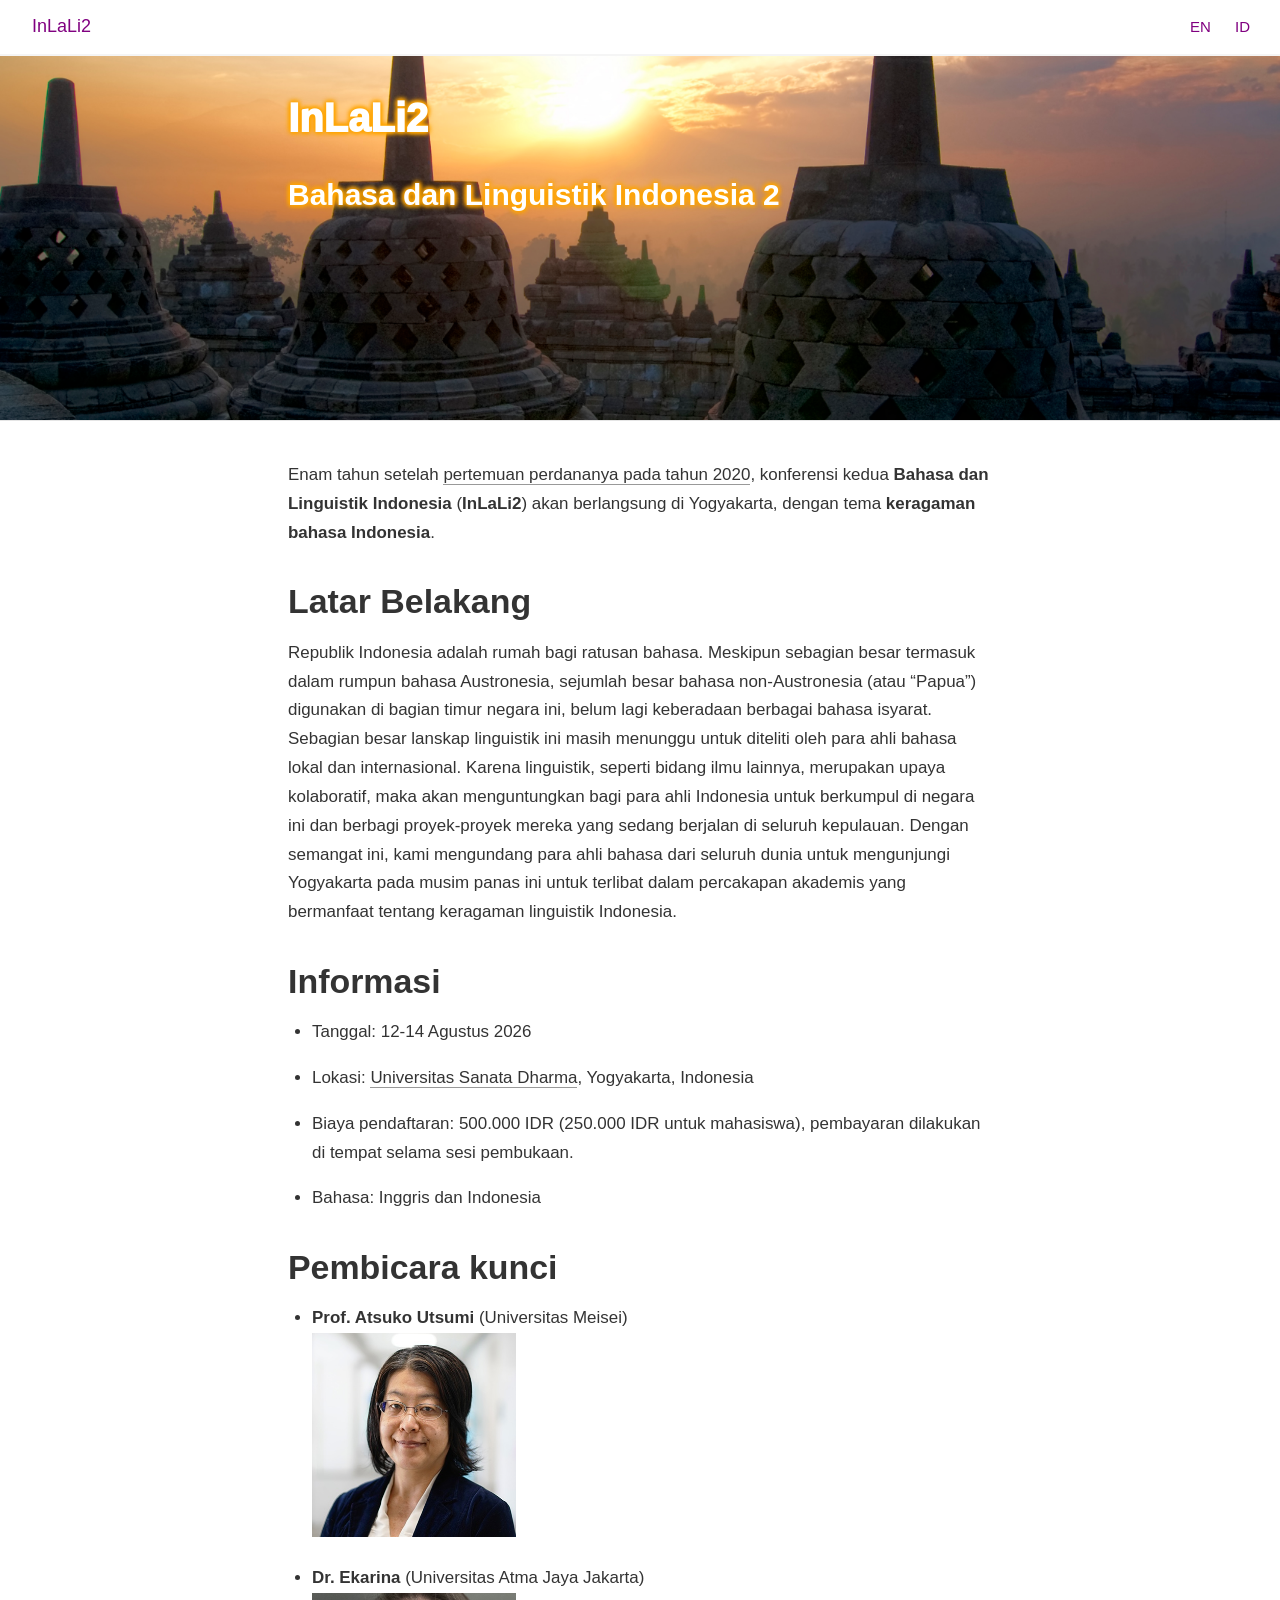
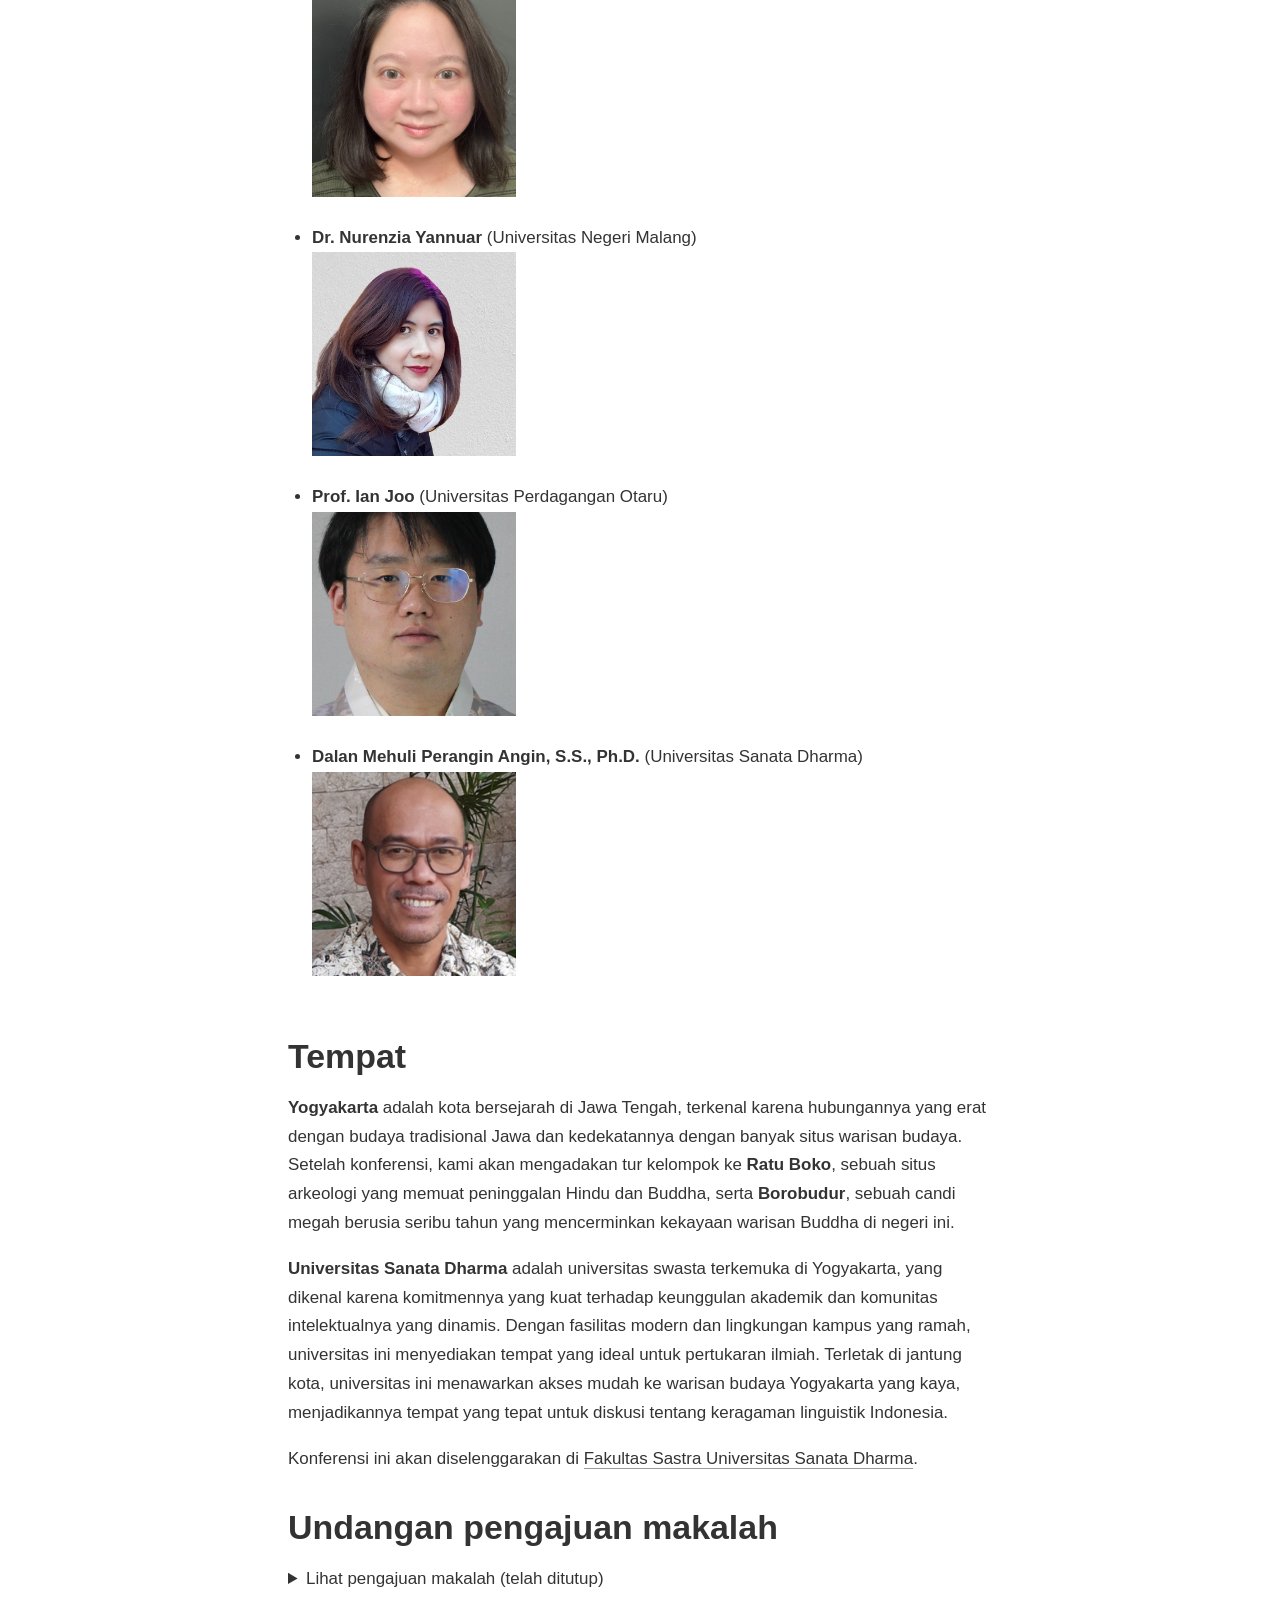
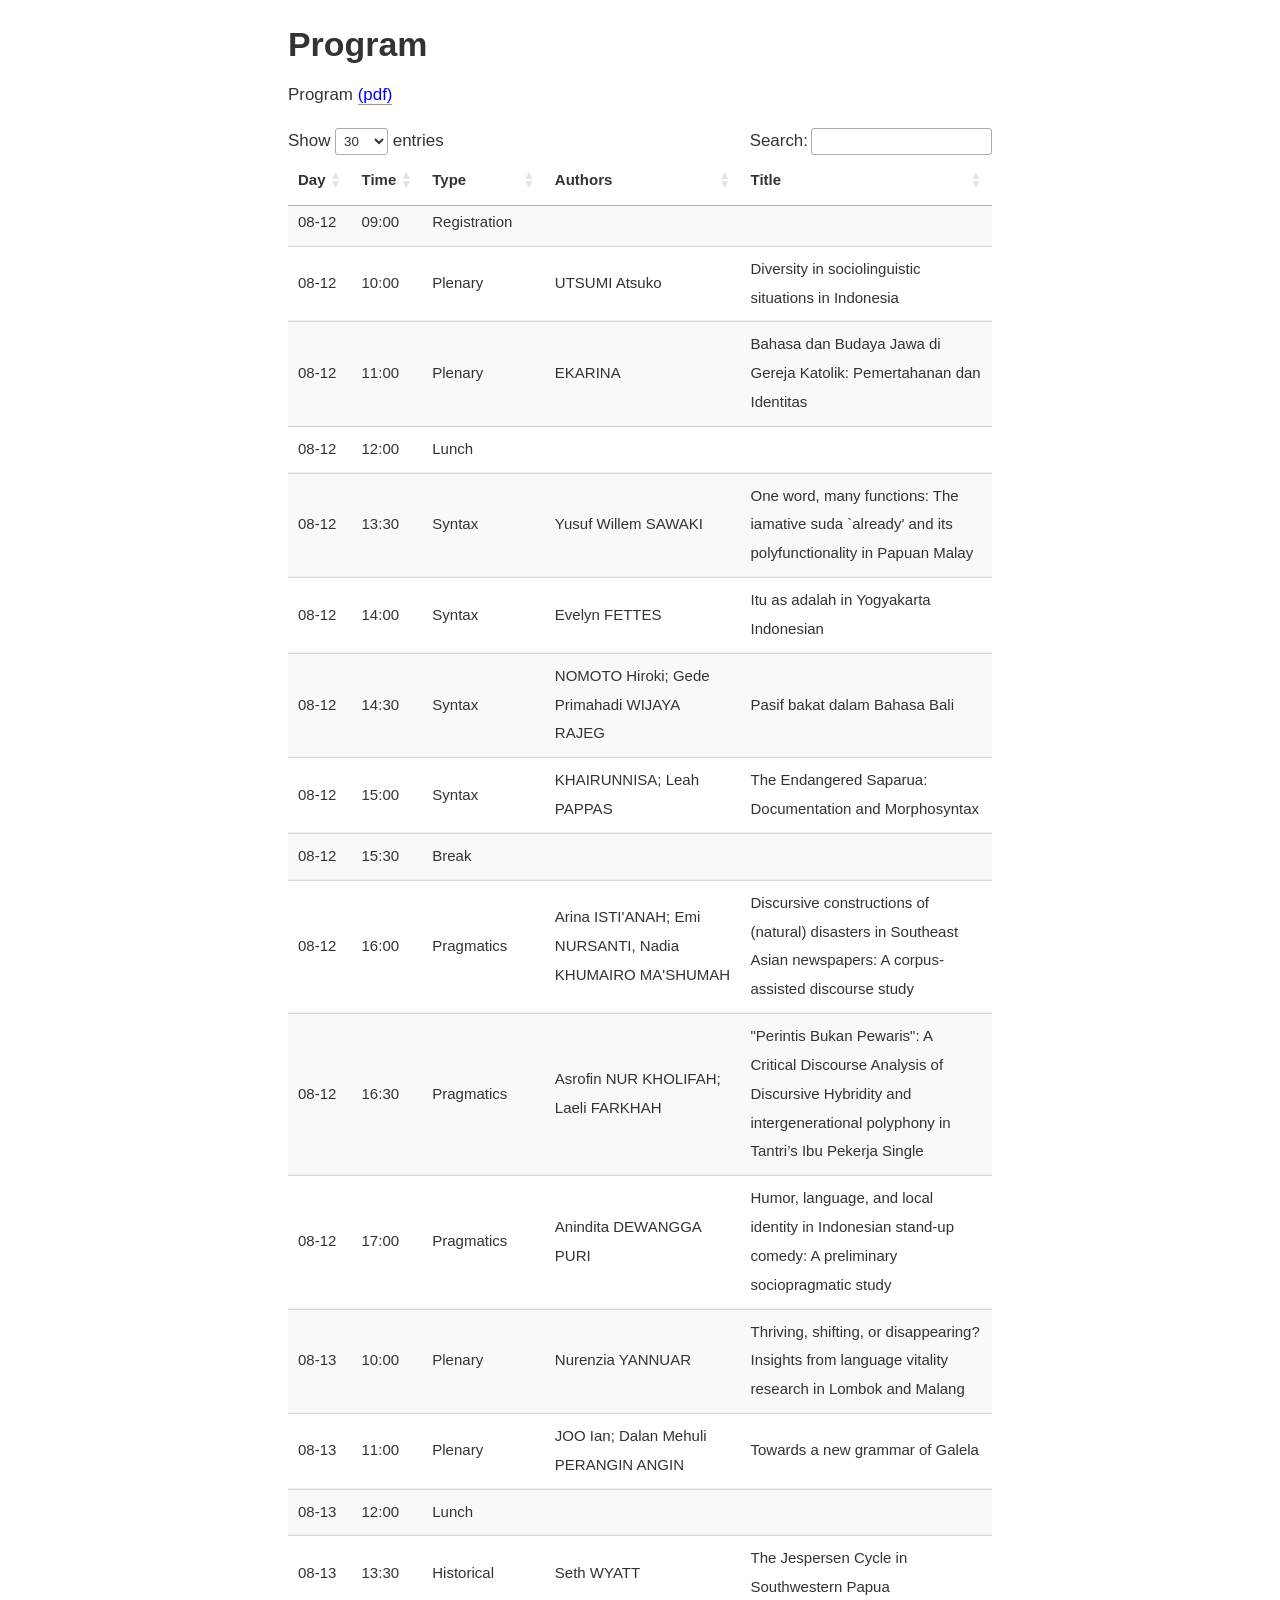
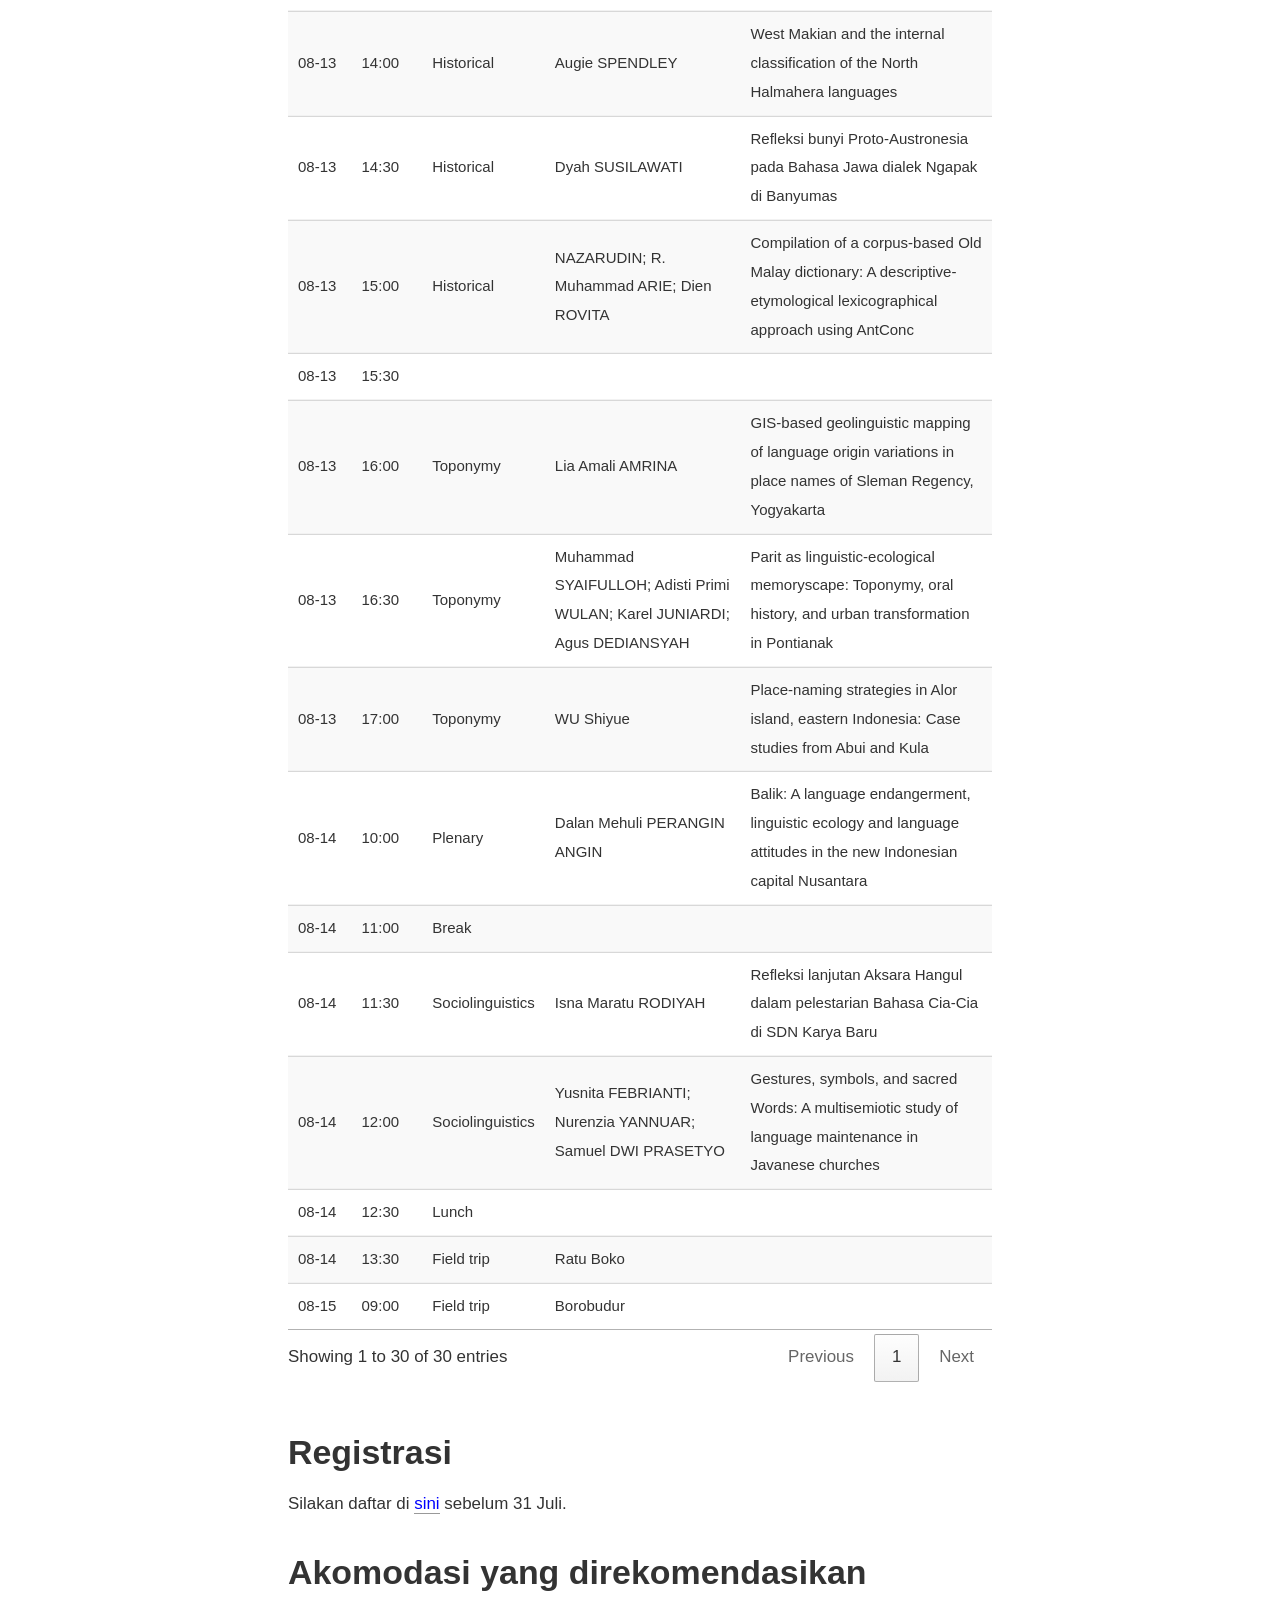
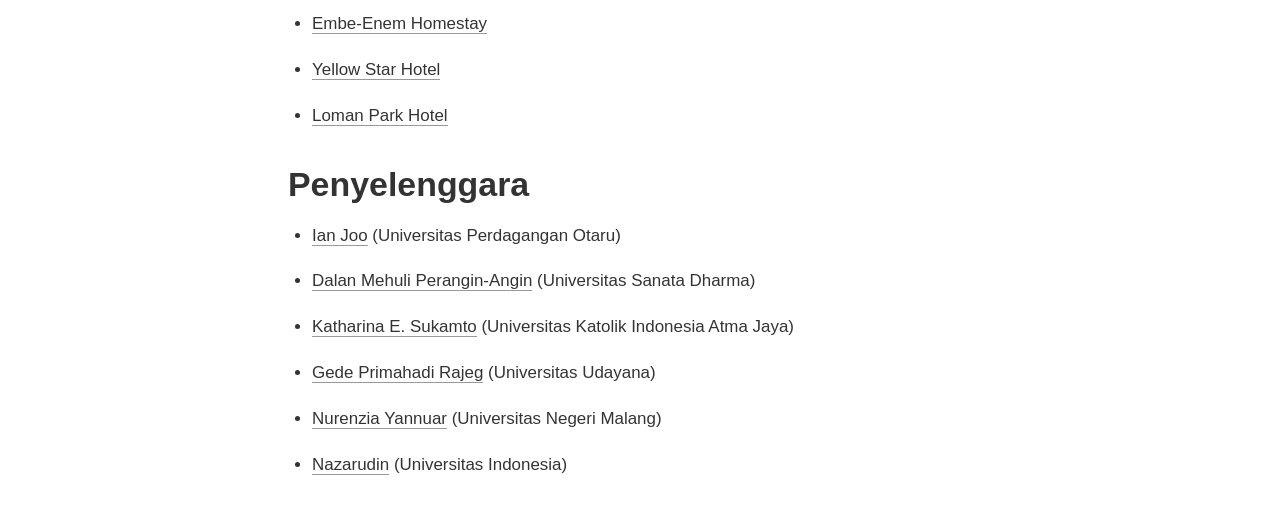
==== commit 682d94b7: "Style" ====
--- a/docs/id.html
+++ b/docs/id.html
@@ -2629,31 +2629,18 @@
 <li>Bahasa: Inggris dan Indonesia</li>
 </ul>
 <h1 id="pembicara-kunci">Pembicara kunci</h1>
-<h2 id="prof.-atsuko-utsumi">Prof. Atsuko Utsumi</h2>
-<figure>
-<img src="Utsumi.JPG" style="width:40.0%" alt="Universitas Meisei" />
-<figcaption aria-hidden="true">Universitas Meisei</figcaption>
-</figure>
-<h2 id="dr.-ekarina">Dr. Ekarina</h2>
-<figure>
-<img src="Ekarina.jpeg" style="width:30.0%" alt="Universitas Atma Jaya Jakarta" />
-<figcaption aria-hidden="true">Universitas Atma Jaya Jakarta</figcaption>
-</figure>
-<h2 id="dr.-nurenzia-yannuar">Dr. Nurenzia Yannuar</h2>
-<figure>
-<img src="Yannuar.jpg" style="width:30.0%" alt="Universitas Negeri Malang" />
-<figcaption aria-hidden="true">Universitas Negeri Malang</figcaption>
-</figure>
-<h2 id="prof.-ian-joo">Prof. Ian Joo</h2>
-<figure>
-<img src="Joo.png" style="width:30.0%" alt="Universitas Perdagangan Otaru" />
-<figcaption aria-hidden="true">Universitas Perdagangan Otaru</figcaption>
-</figure>
-<h2 id="dalan-mehuli-perangin-angin-s.s.-ph.d.">Dalan Mehuli Perangin Angin, S.S., Ph.D.</h2>
-<figure>
-<img src="Dalan.jpeg" style="width:30.0%" alt="Universitas Sanata Dharma" />
-<figcaption aria-hidden="true">Universitas Sanata Dharma</figcaption>
-</figure>
+<ul>
+<li><p><strong>Prof. Atsuko Utsumi</strong> (Universitas Meisei) <br>
+<img src="Utsumi.JPG" style="width:30.0%" /></p></li>
+<li><p><strong>Dr. Ekarina</strong> (Universitas Atma Jaya Jakarta) <br>
+<img src="Ekarina.jpeg" style="width:30.0%" /></p></li>
+<li><p><strong>Dr. Nurenzia Yannuar</strong> (Universitas Negeri Malang)<br>
+<img src="Yannuar.jpg" style="width:30.0%" /></p></li>
+<li><p><strong>Prof. Ian Joo</strong> (Universitas Perdagangan Otaru)<br>
+<img src="Joo.png" style="width:30.0%" /></p></li>
+<li><p><strong>Dalan Mehuli Perangin Angin, S.S., Ph.D.</strong> (Universitas Sanata Dharma)<br>
+<img src="Dalan.jpeg" style="width:30.0%" /></p></li>
+</ul>
 <h1 id="tempat">Tempat</h1>
 <p><strong>Yogyakarta</strong> adalah kota bersejarah di Jawa Tengah, terkenal karena hubungannya yang erat dengan budaya tradisional Jawa dan kedekatannya dengan banyak situs warisan budaya. Setelah konferensi, kami akan mengadakan tur kelompok ke <strong>Ratu Boko</strong>, sebuah situs arkeologi yang memuat peninggalan Hindu dan Buddha, serta <strong>Borobudur</strong>, sebuah candi megah berusia seribu tahun yang mencerminkan kekayaan warisan Buddha di negeri ini.</p>
 <p><strong>Universitas Sanata Dharma</strong> adalah universitas swasta terkemuka di Yogyakarta, yang dikenal karena komitmennya yang kuat terhadap keunggulan akademik dan komunitas intelektualnya yang dinamis. Dengan fasilitas modern dan lingkungan kampus yang ramah, universitas ini menyediakan tempat yang ideal untuk pertukaran ilmiah. Terletak di jantung kota, universitas ini menawarkan akses mudah ke warisan budaya Yogyakarta yang kaya, menjadikannya tempat yang tepat untuk diskusi tentang keragaman linguistik Indonesia.</p>
@@ -2700,8 +2687,8 @@
 <h1 id="program">Program</h1>
 <p>Program <span style="color:blue"><a href="InLaLi2program.pdf">(pdf)</a></span></p>
 <div class="layout-chunk" data-layout="l-body">
-<div class="datatables html-widget html-fill-item" id="htmlwidget-3da22c480407c1066fd4" style="width:100%;height:auto;"></div>
-<script type="application/json" data-for="htmlwidget-3da22c480407c1066fd4">{"x":{"filter":"none","vertical":false,"data":[["08-12","08-12","08-12","08-12","08-12","08-12","08-12","08-12","08-12","08-12","08-12","08-12","08-13","08-13","08-13","08-13","08-13","08-13","08-13","08-13","08-13","08-13","08-13","08-14","08-14","08-14","08-14","08-14","08-14","08-15"],["09:00","10:00","11:00","12:00","13:30","14:00","14:30","15:00","15:30","16:00","16:30","17:00","10:00","11:00","12:00","13:30","14:00","14:30","15:00","15:30","16:00","16:30","17:00","10:00","11:00","11:30","12:00","12:30","13:30","09:00"],["Registration","Plenary","Plenary","Lunch","Syntax","Syntax","Syntax","Syntax","Break","Pragmatics","Pragmatics","Pragmatics","Plenary","Plenary","Lunch","Historical","Historical","Historical","Historical",null,"Toponymy","Toponymy","Toponymy","Plenary","Break","Sociolinguistics","Sociolinguistics","Lunch","Field trip","Field trip"],[null,"UTSUMI Atsuko","EKARINA",null,"Yusuf Willem SAWAKI","Evelyn FETTES","NOMOTO Hiroki; Gede Primahadi WIJAYA RAJEG","KHAIRUNNISA; Leah PAPPAS",null,"Arina ISTI'ANAH; Emi NURSANTI, Nadia KHUMAIRO MA'SHUMAH","Asrofin NUR KHOLIFAH; Laeli FARKHAH","Anindita DEWANGGA PURI","Nurenzia YANNUAR","JOO Ian; Dalan Mehuli PERANGIN ANGIN",null,"Seth WYATT","Augie SPENDLEY","Dyah SUSILAWATI","NAZARUDIN; R. Muhammad ARIE; Dien ROVITA",null,"Lia Amali AMRINA","Muhammad SYAIFULLOH; Adisti Primi WULAN; Karel JUNIARDI; Agus DEDIANSYAH","WU Shiyue","Dalan Mehuli PERANGIN ANGIN",null,"Isna Maratu RODIYAH","Yusnita FEBRIANTI; Nurenzia YANNUAR; Samuel DWI PRASETYO",null,"Ratu Boko","Borobudur"],[null,"Diversity in sociolinguistic situations in Indonesia","Bahasa dan Budaya Jawa di Gereja Katolik: Pemertahanan dan Identitas",null,"One word, many functions: The iamative suda `already' and its polyfunctionality in Papuan Malay","Itu as adalah in Yogyakarta Indonesian","Pasif bakat dalam Bahasa Bali","The Endangered Saparua: Documentation and Morphosyntax",null,"Discursive constructions of (natural) disasters in Southeast Asian newspapers: A corpus-assisted discourse study","\"Perintis Bukan Pewaris\": A Critical Discourse Analysis of Discursive Hybridity and intergenerational polyphony in Tantri’s Ibu Pekerja Single","Humor, language, and local identity in Indonesian stand-up comedy: A preliminary sociopragmatic study","Thriving, shifting, or disappearing? Insights from language vitality research in Lombok and Malang","Towards a new grammar of Galela",null,"The Jespersen Cycle in Southwestern Papua","West Makian and the internal classification of the North Halmahera languages","Refleksi bunyi Proto-Austronesia pada Bahasa Jawa dialek Ngapak di Banyumas","Compilation of a corpus-based Old Malay dictionary: A descriptive-etymological lexicographical approach using AntConc",null,"GIS-based geolinguistic mapping of language origin variations in place names of Sleman Regency, Yogyakarta","Parit as linguistic-ecological memoryscape: Toponymy, oral history, and urban transformation in Pontianak","Place-naming strategies in Alor island, eastern Indonesia: Case studies from Abui and Kula","Balik: A language endangerment, linguistic ecology and language attitudes in the new Indonesian capital Nusantara",null,"Refleksi lanjutan Aksara Hangul dalam pelestarian Bahasa Cia-Cia di SDN Karya Baru","Gestures, symbols, and sacred Words: A multisemiotic study of language maintenance in Javanese churches",null,null,null]],"container":"<table class=\"display\">\n  <thead>\n    <tr>\n      <th>Day<\/th>\n      <th>Time<\/th>\n      <th>Type<\/th>\n      <th>Authors<\/th>\n      <th>Title<\/th>\n    <\/tr>\n  <\/thead>\n<\/table>","options":{"scrollX":true,"pageLength":30,"columnDefs":[{"name":"Day","targets":0},{"name":"Time","targets":1},{"name":"Type","targets":2},{"name":"Authors","targets":3},{"name":"Title","targets":4}],"order":[],"autoWidth":false,"orderClasses":false,"lengthMenu":[10,25,30,50,100]}},"evals":[],"jsHooks":[]}</script>
+<div class="datatables html-widget html-fill-item" id="htmlwidget-dcea0284575fe944c125" style="width:100%;height:auto;"></div>
+<script type="application/json" data-for="htmlwidget-dcea0284575fe944c125">{"x":{"filter":"none","vertical":false,"data":[["08-12","08-12","08-12","08-12","08-12","08-12","08-12","08-12","08-12","08-12","08-12","08-12","08-13","08-13","08-13","08-13","08-13","08-13","08-13","08-13","08-13","08-13","08-13","08-14","08-14","08-14","08-14","08-14","08-14","08-15"],["09:00","10:00","11:00","12:00","13:30","14:00","14:30","15:00","15:30","16:00","16:30","17:00","10:00","11:00","12:00","13:30","14:00","14:30","15:00","15:30","16:00","16:30","17:00","10:00","11:00","11:30","12:00","12:30","13:30","09:00"],["Registration","Plenary","Plenary","Lunch","Syntax","Syntax","Syntax","Syntax","Break","Pragmatics","Pragmatics","Pragmatics","Plenary","Plenary","Lunch","Historical","Historical","Historical","Historical",null,"Toponymy","Toponymy","Toponymy","Plenary","Break","Sociolinguistics","Sociolinguistics","Lunch","Field trip","Field trip"],[null,"UTSUMI Atsuko","EKARINA",null,"Yusuf Willem SAWAKI","Evelyn FETTES","NOMOTO Hiroki; Gede Primahadi WIJAYA RAJEG","KHAIRUNNISA; Leah PAPPAS",null,"Arina ISTI'ANAH; Emi NURSANTI, Nadia KHUMAIRO MA'SHUMAH","Asrofin NUR KHOLIFAH; Laeli FARKHAH","Anindita DEWANGGA PURI","Nurenzia YANNUAR","JOO Ian; Dalan Mehuli PERANGIN ANGIN",null,"Seth WYATT","Augie SPENDLEY","Dyah SUSILAWATI","NAZARUDIN; R. Muhammad ARIE; Dien ROVITA",null,"Lia Amali AMRINA","Muhammad SYAIFULLOH; Adisti Primi WULAN; Karel JUNIARDI; Agus DEDIANSYAH","WU Shiyue","Dalan Mehuli PERANGIN ANGIN",null,"Isna Maratu RODIYAH","Yusnita FEBRIANTI; Nurenzia YANNUAR; Samuel DWI PRASETYO",null,"Ratu Boko","Borobudur"],[null,"Diversity in sociolinguistic situations in Indonesia","Bahasa dan Budaya Jawa di Gereja Katolik: Pemertahanan dan Identitas",null,"One word, many functions: The iamative suda `already' and its polyfunctionality in Papuan Malay","Itu as adalah in Yogyakarta Indonesian","Pasif bakat dalam Bahasa Bali","The Endangered Saparua: Documentation and Morphosyntax",null,"Discursive constructions of (natural) disasters in Southeast Asian newspapers: A corpus-assisted discourse study","\"Perintis Bukan Pewaris\": A Critical Discourse Analysis of Discursive Hybridity and intergenerational polyphony in Tantri’s Ibu Pekerja Single","Humor, language, and local identity in Indonesian stand-up comedy: A preliminary sociopragmatic study","Thriving, shifting, or disappearing? Insights from language vitality research in Lombok and Malang","Towards a new grammar of Galela",null,"The Jespersen Cycle in Southwestern Papua","West Makian and the internal classification of the North Halmahera languages","Refleksi bunyi Proto-Austronesia pada Bahasa Jawa dialek Ngapak di Banyumas","Compilation of a corpus-based Old Malay dictionary: A descriptive-etymological lexicographical approach using AntConc",null,"GIS-based geolinguistic mapping of language origin variations in place names of Sleman Regency, Yogyakarta","Parit as linguistic-ecological memoryscape: Toponymy, oral history, and urban transformation in Pontianak","Place-naming strategies in Alor island, eastern Indonesia: Case studies from Abui and Kula","Balik: A language endangerment, linguistic ecology and language attitudes in the new Indonesian capital Nusantara",null,"Refleksi lanjutan Aksara Hangul dalam pelestarian Bahasa Cia-Cia di SDN Karya Baru","Gestures, symbols, and sacred Words: A multisemiotic study of language maintenance in Javanese churches",null,null,null]],"container":"<table class=\"display\">\n  <thead>\n    <tr>\n      <th>Day<\/th>\n      <th>Time<\/th>\n      <th>Type<\/th>\n      <th>Authors<\/th>\n      <th>Title<\/th>\n    <\/tr>\n  <\/thead>\n<\/table>","options":{"scrollX":true,"pageLength":30,"columnDefs":[{"name":"Day","targets":0},{"name":"Time","targets":1},{"name":"Type","targets":2},{"name":"Authors","targets":3},{"name":"Title","targets":4}],"order":[],"autoWidth":false,"orderClasses":false,"lengthMenu":[10,25,30,50,100]}},"evals":[],"jsHooks":[]}</script>
 </div>
 <h1 id="registrasi">Registrasi</h1>
 <p>Silakan daftar di <a href="https://forms.gle/Ws6VveztC5bmmxWs7" style="color:blue">sini</a> sebelum 31 Juli.</p>
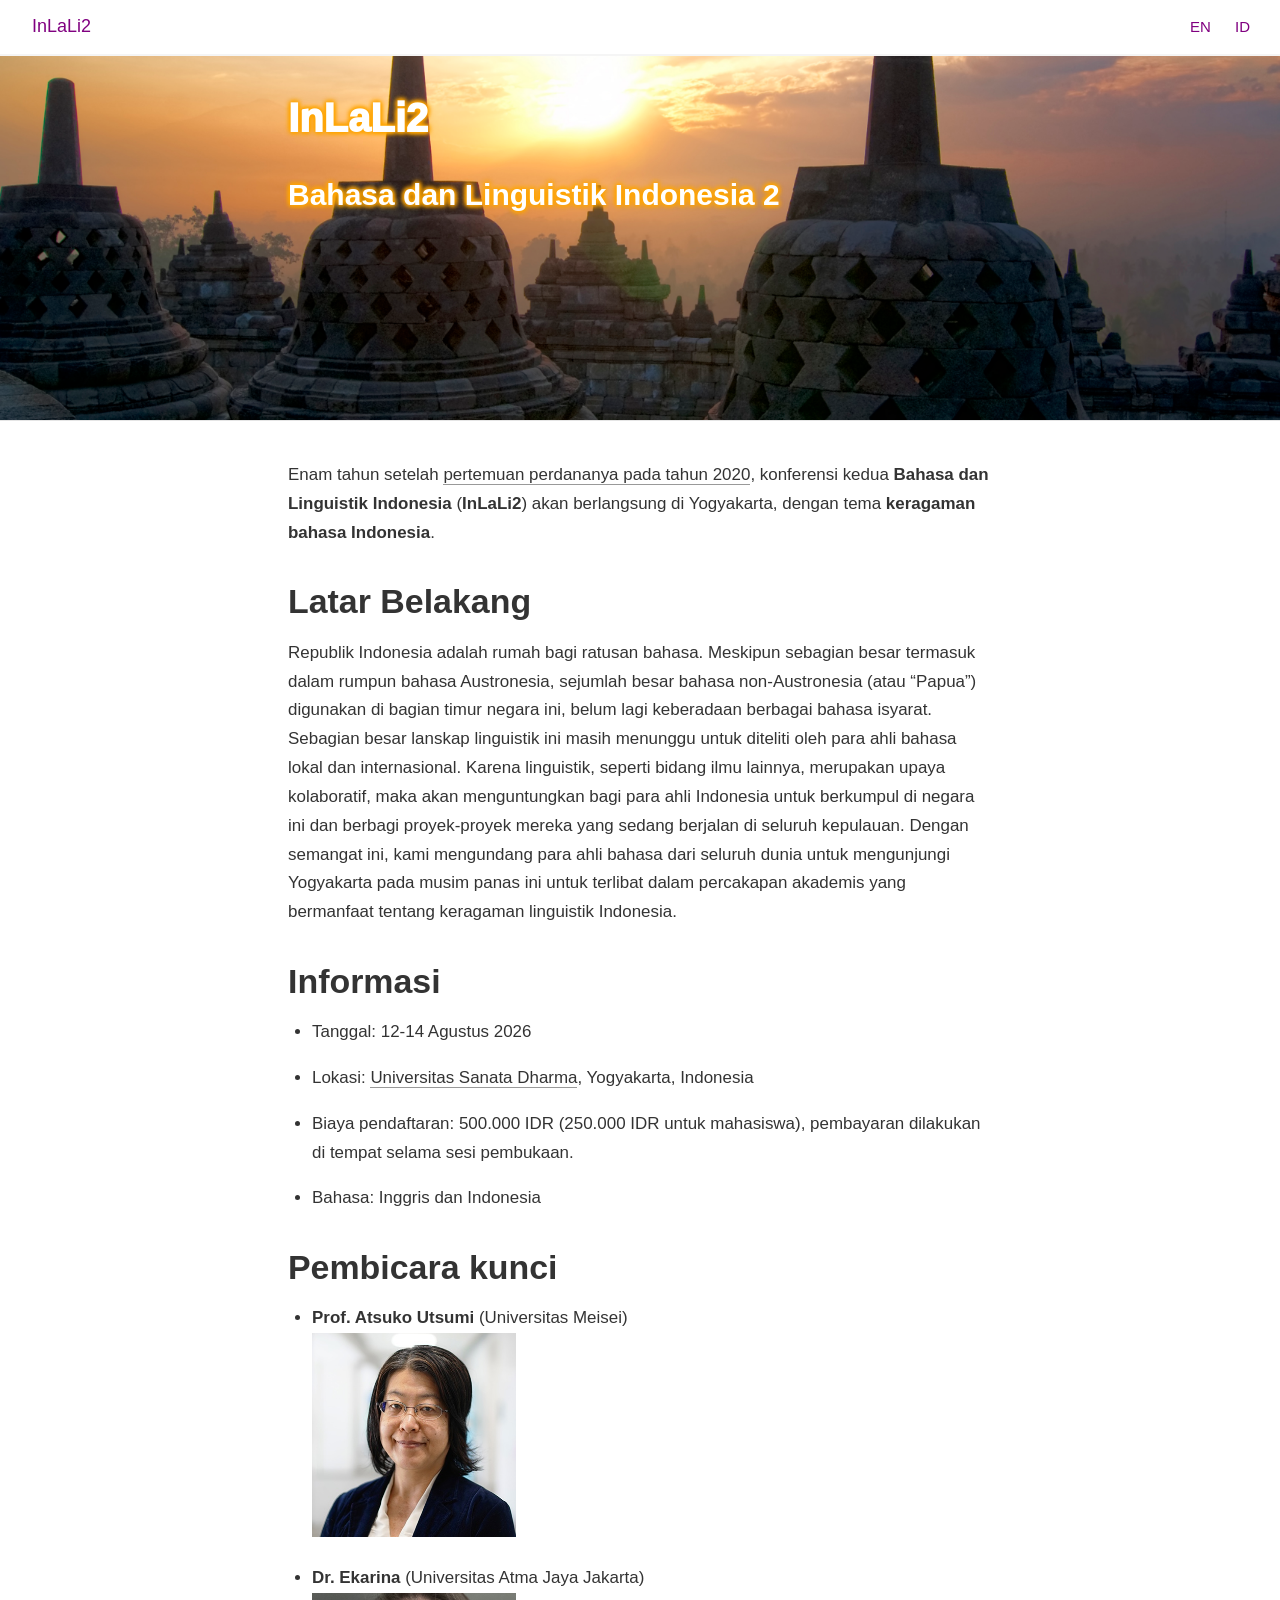
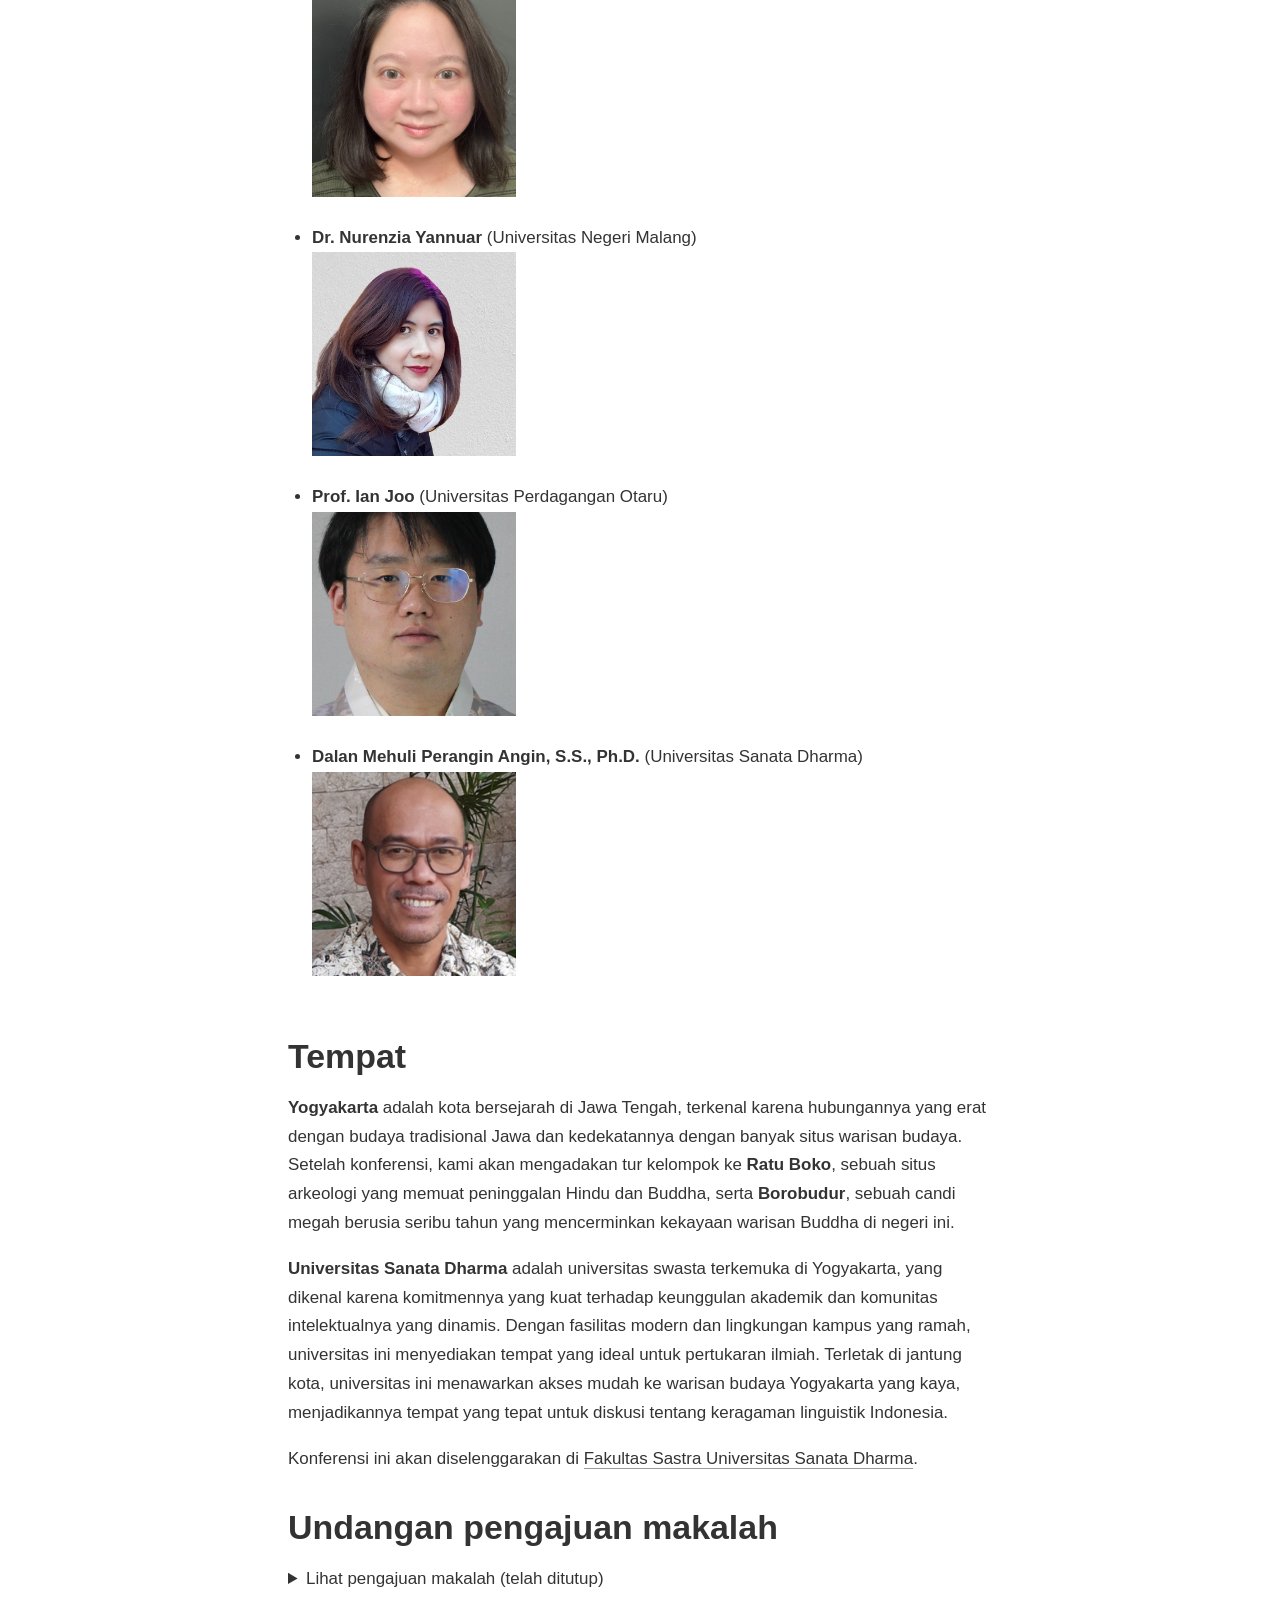
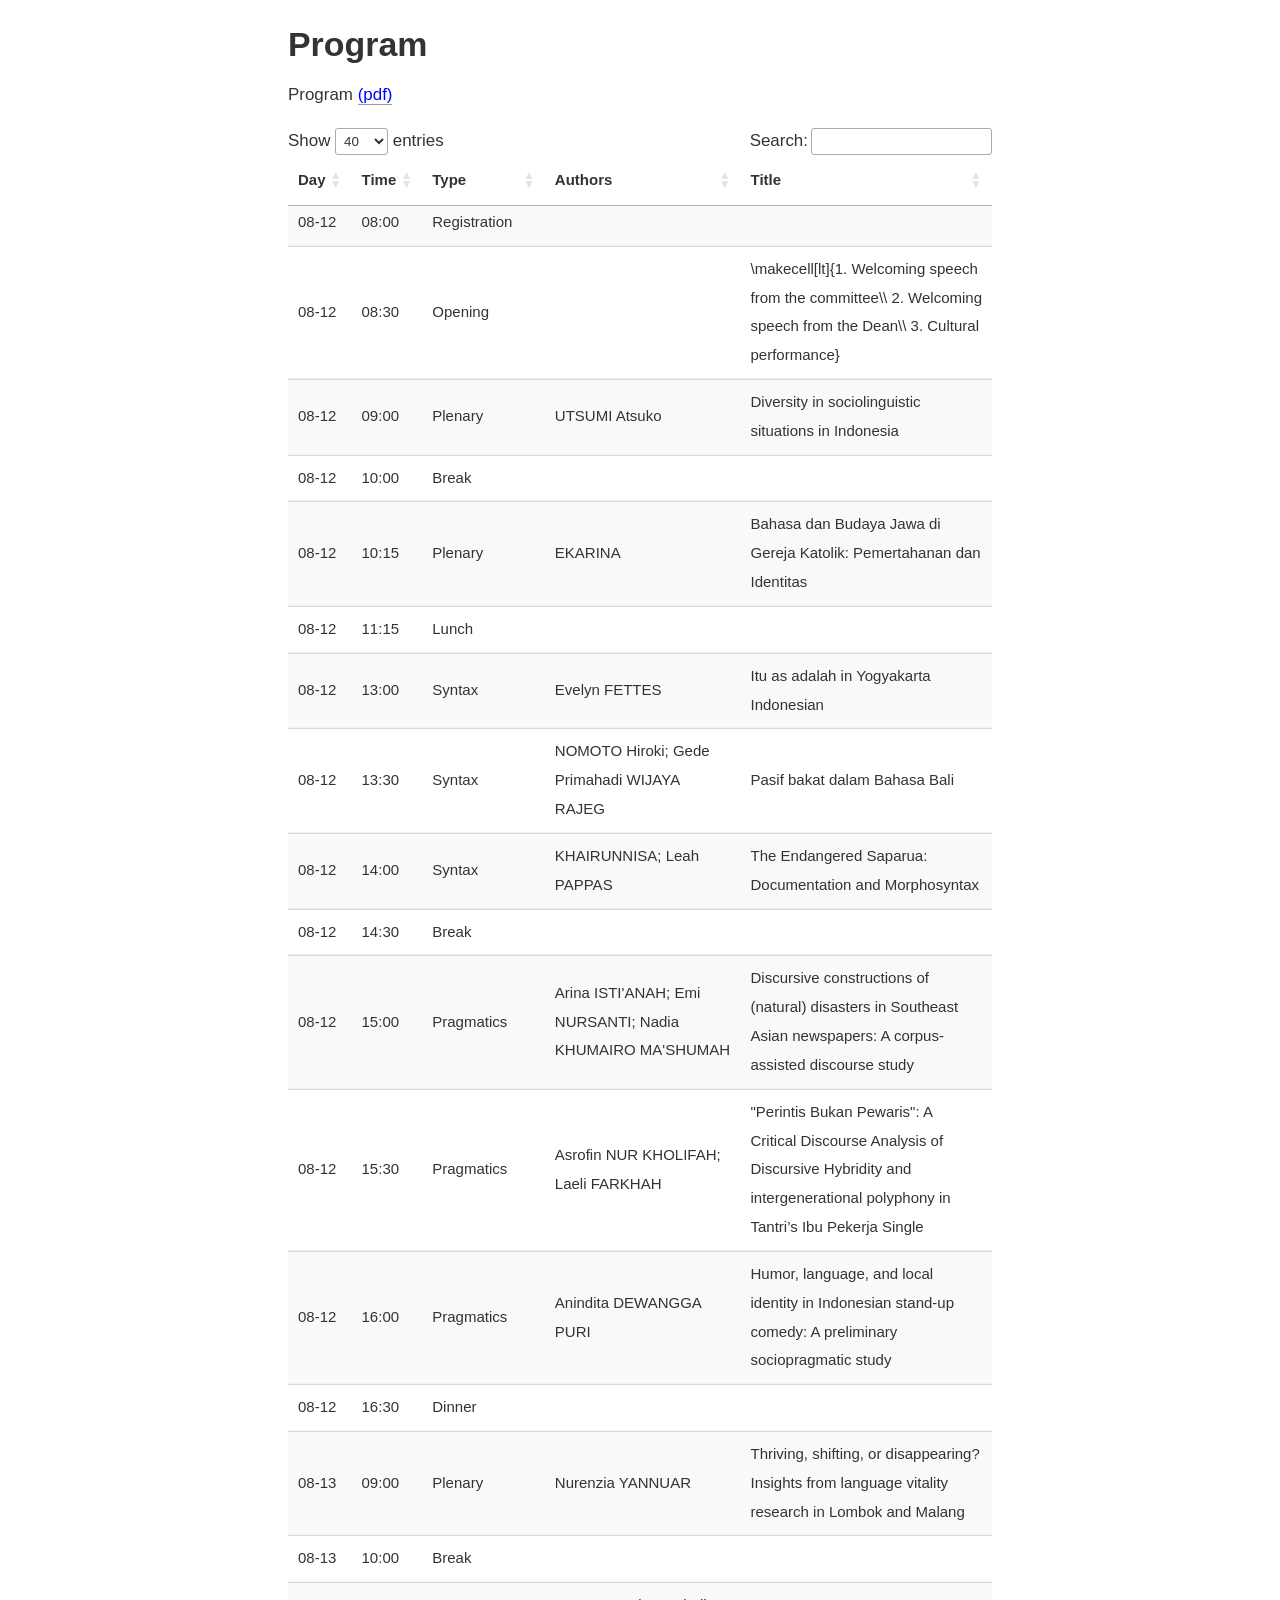
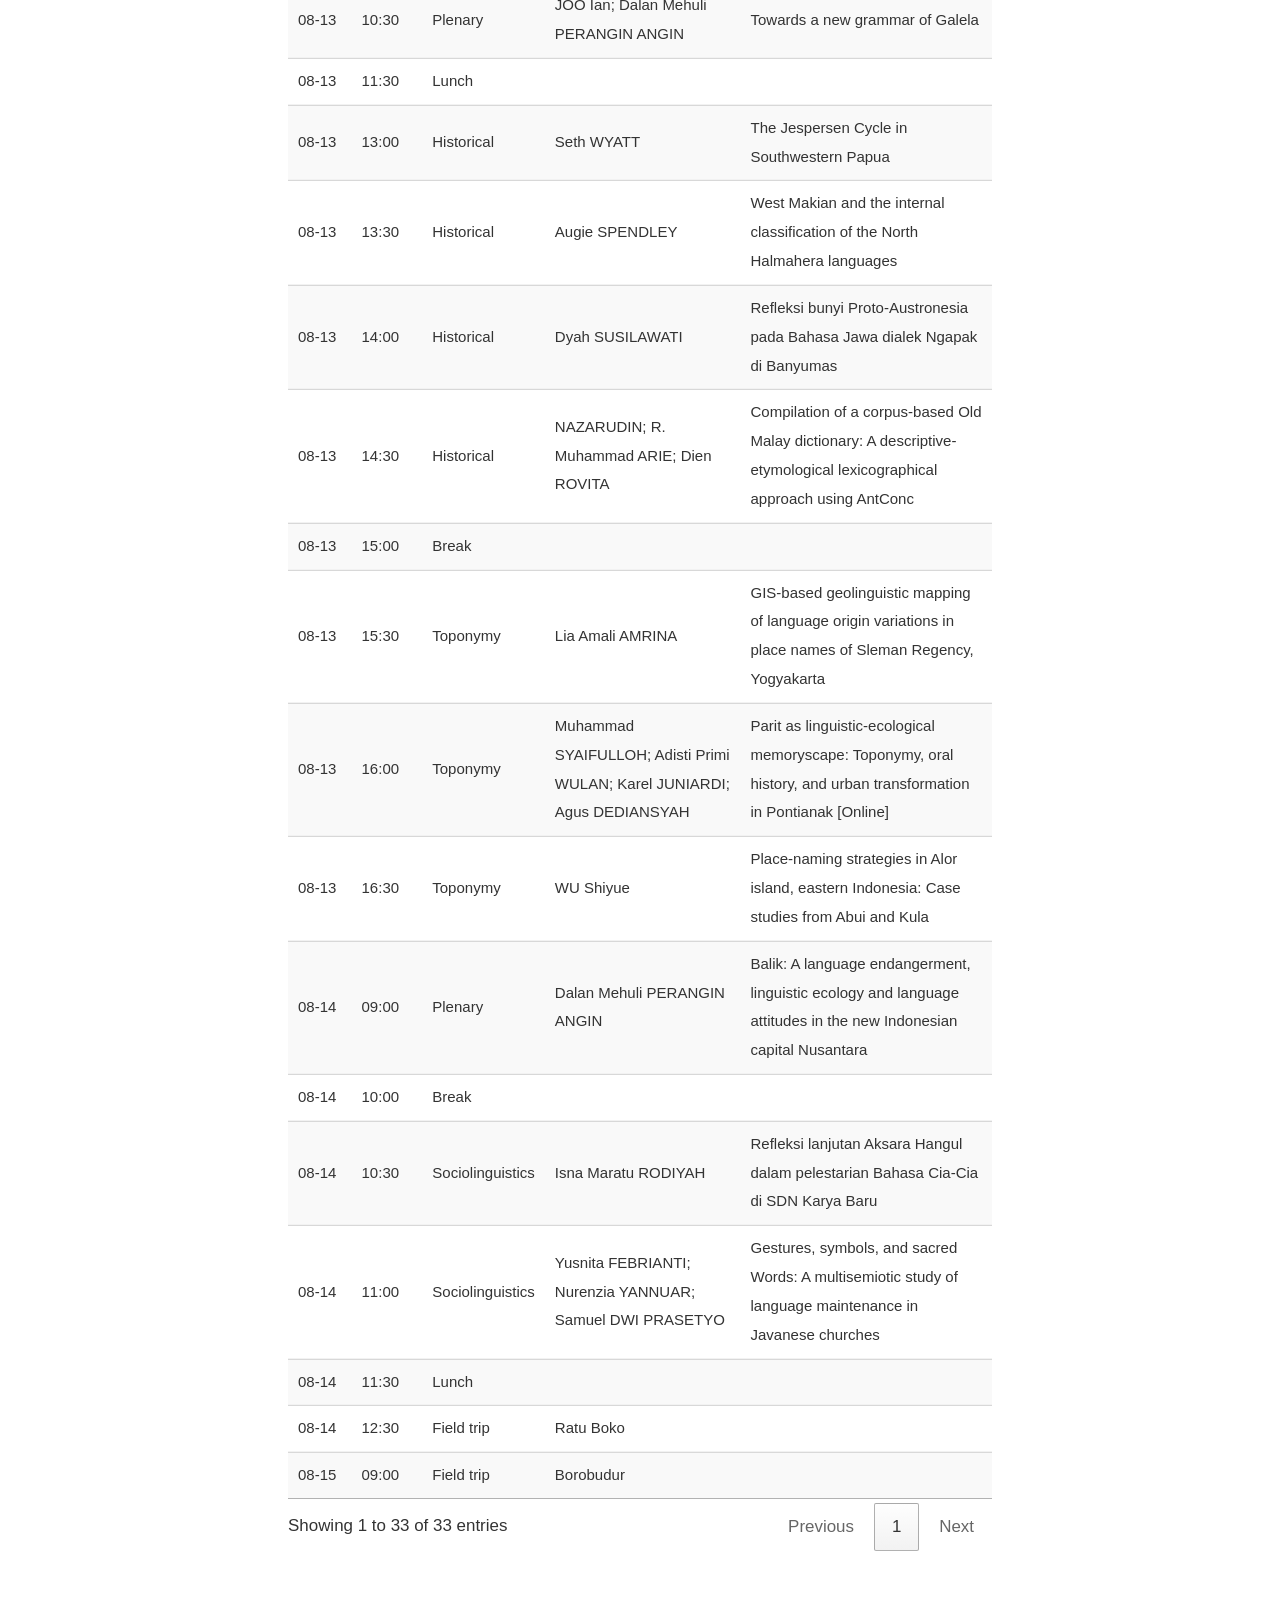
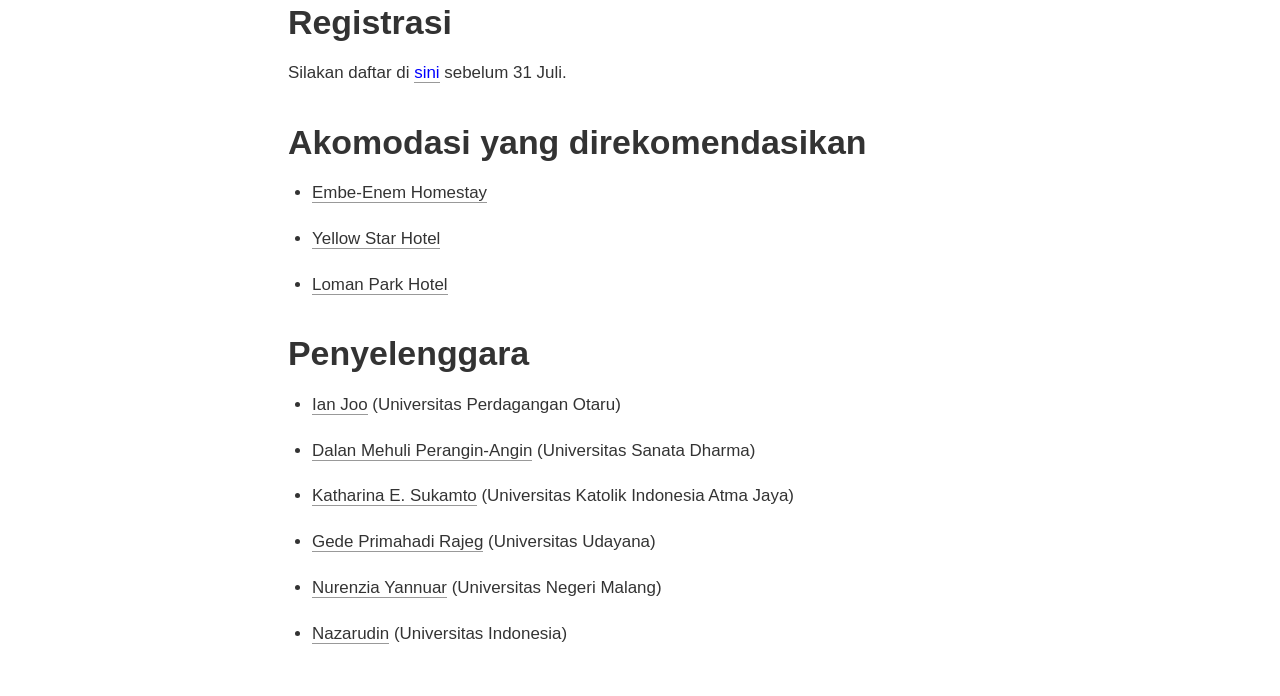
==== commit 1ea35f4b: "Program" ====
--- a/docs/id.html
+++ b/docs/id.html
@@ -2687,8 +2687,8 @@
 <h1 id="program">Program</h1>
 <p>Program <span style="color:blue"><a href="InLaLi2program.pdf">(pdf)</a></span></p>
 <div class="layout-chunk" data-layout="l-body">
-<div class="datatables html-widget html-fill-item" id="htmlwidget-dcea0284575fe944c125" style="width:100%;height:auto;"></div>
-<script type="application/json" data-for="htmlwidget-dcea0284575fe944c125">{"x":{"filter":"none","vertical":false,"data":[["08-12","08-12","08-12","08-12","08-12","08-12","08-12","08-12","08-12","08-12","08-12","08-12","08-13","08-13","08-13","08-13","08-13","08-13","08-13","08-13","08-13","08-13","08-13","08-14","08-14","08-14","08-14","08-14","08-14","08-15"],["09:00","10:00","11:00","12:00","13:30","14:00","14:30","15:00","15:30","16:00","16:30","17:00","10:00","11:00","12:00","13:30","14:00","14:30","15:00","15:30","16:00","16:30","17:00","10:00","11:00","11:30","12:00","12:30","13:30","09:00"],["Registration","Plenary","Plenary","Lunch","Syntax","Syntax","Syntax","Syntax","Break","Pragmatics","Pragmatics","Pragmatics","Plenary","Plenary","Lunch","Historical","Historical","Historical","Historical",null,"Toponymy","Toponymy","Toponymy","Plenary","Break","Sociolinguistics","Sociolinguistics","Lunch","Field trip","Field trip"],[null,"UTSUMI Atsuko","EKARINA",null,"Yusuf Willem SAWAKI","Evelyn FETTES","NOMOTO Hiroki; Gede Primahadi WIJAYA RAJEG","KHAIRUNNISA; Leah PAPPAS",null,"Arina ISTI'ANAH; Emi NURSANTI, Nadia KHUMAIRO MA'SHUMAH","Asrofin NUR KHOLIFAH; Laeli FARKHAH","Anindita DEWANGGA PURI","Nurenzia YANNUAR","JOO Ian; Dalan Mehuli PERANGIN ANGIN",null,"Seth WYATT","Augie SPENDLEY","Dyah SUSILAWATI","NAZARUDIN; R. Muhammad ARIE; Dien ROVITA",null,"Lia Amali AMRINA","Muhammad SYAIFULLOH; Adisti Primi WULAN; Karel JUNIARDI; Agus DEDIANSYAH","WU Shiyue","Dalan Mehuli PERANGIN ANGIN",null,"Isna Maratu RODIYAH","Yusnita FEBRIANTI; Nurenzia YANNUAR; Samuel DWI PRASETYO",null,"Ratu Boko","Borobudur"],[null,"Diversity in sociolinguistic situations in Indonesia","Bahasa dan Budaya Jawa di Gereja Katolik: Pemertahanan dan Identitas",null,"One word, many functions: The iamative suda `already' and its polyfunctionality in Papuan Malay","Itu as adalah in Yogyakarta Indonesian","Pasif bakat dalam Bahasa Bali","The Endangered Saparua: Documentation and Morphosyntax",null,"Discursive constructions of (natural) disasters in Southeast Asian newspapers: A corpus-assisted discourse study","\"Perintis Bukan Pewaris\": A Critical Discourse Analysis of Discursive Hybridity and intergenerational polyphony in Tantri’s Ibu Pekerja Single","Humor, language, and local identity in Indonesian stand-up comedy: A preliminary sociopragmatic study","Thriving, shifting, or disappearing? Insights from language vitality research in Lombok and Malang","Towards a new grammar of Galela",null,"The Jespersen Cycle in Southwestern Papua","West Makian and the internal classification of the North Halmahera languages","Refleksi bunyi Proto-Austronesia pada Bahasa Jawa dialek Ngapak di Banyumas","Compilation of a corpus-based Old Malay dictionary: A descriptive-etymological lexicographical approach using AntConc",null,"GIS-based geolinguistic mapping of language origin variations in place names of Sleman Regency, Yogyakarta","Parit as linguistic-ecological memoryscape: Toponymy, oral history, and urban transformation in Pontianak","Place-naming strategies in Alor island, eastern Indonesia: Case studies from Abui and Kula","Balik: A language endangerment, linguistic ecology and language attitudes in the new Indonesian capital Nusantara",null,"Refleksi lanjutan Aksara Hangul dalam pelestarian Bahasa Cia-Cia di SDN Karya Baru","Gestures, symbols, and sacred Words: A multisemiotic study of language maintenance in Javanese churches",null,null,null]],"container":"<table class=\"display\">\n  <thead>\n    <tr>\n      <th>Day<\/th>\n      <th>Time<\/th>\n      <th>Type<\/th>\n      <th>Authors<\/th>\n      <th>Title<\/th>\n    <\/tr>\n  <\/thead>\n<\/table>","options":{"scrollX":true,"pageLength":30,"columnDefs":[{"name":"Day","targets":0},{"name":"Time","targets":1},{"name":"Type","targets":2},{"name":"Authors","targets":3},{"name":"Title","targets":4}],"order":[],"autoWidth":false,"orderClasses":false,"lengthMenu":[10,25,30,50,100]}},"evals":[],"jsHooks":[]}</script>
+<div class="datatables html-widget html-fill-item" id="htmlwidget-96dc0dac397e4f609b1f" style="width:100%;height:auto;"></div>
+<script type="application/json" data-for="htmlwidget-96dc0dac397e4f609b1f">{"x":{"filter":"none","vertical":false,"data":[["08-12","08-12","08-12","08-12","08-12","08-12","08-12","08-12","08-12","08-12","08-12","08-12","08-12","08-12","08-13","08-13","08-13","08-13","08-13","08-13","08-13","08-13","08-13","08-13","08-13","08-13","08-14","08-14","08-14","08-14","08-14","08-14","08-15"],["08:00","08:30","09:00","10:00","10:15","11:15","13:00","13:30","14:00","14:30","15:00","15:30","16:00","16:30","09:00","10:00","10:30","11:30","13:00","13:30","14:00","14:30","15:00","15:30","16:00","16:30","09:00","10:00","10:30","11:00","11:30","12:30","09:00"],["Registration","Opening","Plenary","Break","Plenary","Lunch","Syntax","Syntax","Syntax","Break","Pragmatics","Pragmatics","Pragmatics","Dinner","Plenary","Break","Plenary","Lunch","Historical","Historical","Historical","Historical","Break","Toponymy","Toponymy","Toponymy","Plenary","Break","Sociolinguistics","Sociolinguistics","Lunch","Field trip","Field trip"],[null,null,"UTSUMI Atsuko",null,"EKARINA",null,"Evelyn FETTES","NOMOTO Hiroki; Gede Primahadi WIJAYA RAJEG","KHAIRUNNISA; Leah PAPPAS",null,"Arina ISTI'ANAH; Emi NURSANTI; Nadia KHUMAIRO MA'SHUMAH","Asrofin NUR KHOLIFAH; Laeli FARKHAH","Anindita DEWANGGA PURI",null,"Nurenzia YANNUAR",null,"JOO Ian; Dalan Mehuli PERANGIN ANGIN",null,"Seth WYATT","Augie SPENDLEY","Dyah SUSILAWATI","NAZARUDIN; R. Muhammad ARIE; Dien ROVITA",null,"Lia Amali AMRINA","Muhammad SYAIFULLOH; Adisti Primi WULAN; Karel JUNIARDI; Agus DEDIANSYAH","WU Shiyue","Dalan Mehuli PERANGIN ANGIN",null,"Isna Maratu RODIYAH","Yusnita FEBRIANTI; Nurenzia YANNUAR; Samuel DWI PRASETYO",null,"Ratu Boko","Borobudur"],[null,"\\makecell[lt]{1. Welcoming speech from the committee\\\\\r\n2. Welcoming speech from the Dean\\\\\r\n3. Cultural performance}","Diversity in sociolinguistic situations in Indonesia",null,"Bahasa dan Budaya Jawa di Gereja Katolik: Pemertahanan dan Identitas",null,"Itu as adalah in Yogyakarta Indonesian","Pasif bakat dalam Bahasa Bali","The Endangered Saparua: Documentation and Morphosyntax",null,"Discursive constructions of (natural) disasters in Southeast Asian newspapers: A corpus-assisted discourse study","\"Perintis Bukan Pewaris\": A Critical Discourse Analysis of Discursive Hybridity and intergenerational polyphony in Tantri’s Ibu Pekerja Single","Humor, language, and local identity in Indonesian stand-up comedy: A preliminary sociopragmatic study",null,"Thriving, shifting, or disappearing? Insights from language vitality research in Lombok and Malang",null,"Towards a new grammar of Galela",null,"The Jespersen Cycle in Southwestern Papua","West Makian and the internal classification of the North Halmahera languages","Refleksi bunyi Proto-Austronesia pada Bahasa Jawa dialek Ngapak di Banyumas","Compilation of a corpus-based Old Malay dictionary: A descriptive-etymological lexicographical approach using AntConc",null,"GIS-based geolinguistic mapping of language origin variations in place names of Sleman Regency, Yogyakarta","Parit as linguistic-ecological memoryscape: Toponymy, oral history, and urban transformation in Pontianak [Online]","Place-naming strategies in Alor island, eastern Indonesia: Case studies from Abui and Kula","Balik: A language endangerment, linguistic ecology and language attitudes in the new Indonesian capital Nusantara",null,"Refleksi lanjutan Aksara Hangul dalam pelestarian Bahasa Cia-Cia di SDN Karya Baru","Gestures, symbols, and sacred Words: A multisemiotic study of language maintenance in Javanese churches",null,null,null]],"container":"<table class=\"display\">\n  <thead>\n    <tr>\n      <th>Day<\/th>\n      <th>Time<\/th>\n      <th>Type<\/th>\n      <th>Authors<\/th>\n      <th>Title<\/th>\n    <\/tr>\n  <\/thead>\n<\/table>","options":{"scrollX":true,"pageLength":40,"columnDefs":[{"name":"Day","targets":0},{"name":"Time","targets":1},{"name":"Type","targets":2},{"name":"Authors","targets":3},{"name":"Title","targets":4}],"order":[],"autoWidth":false,"orderClasses":false,"lengthMenu":[10,25,40,50,100]}},"evals":[],"jsHooks":[]}</script>
 </div>
 <h1 id="registrasi">Registrasi</h1>
 <p>Silakan daftar di <a href="https://forms.gle/Ws6VveztC5bmmxWs7" style="color:blue">sini</a> sebelum 31 Juli.</p>
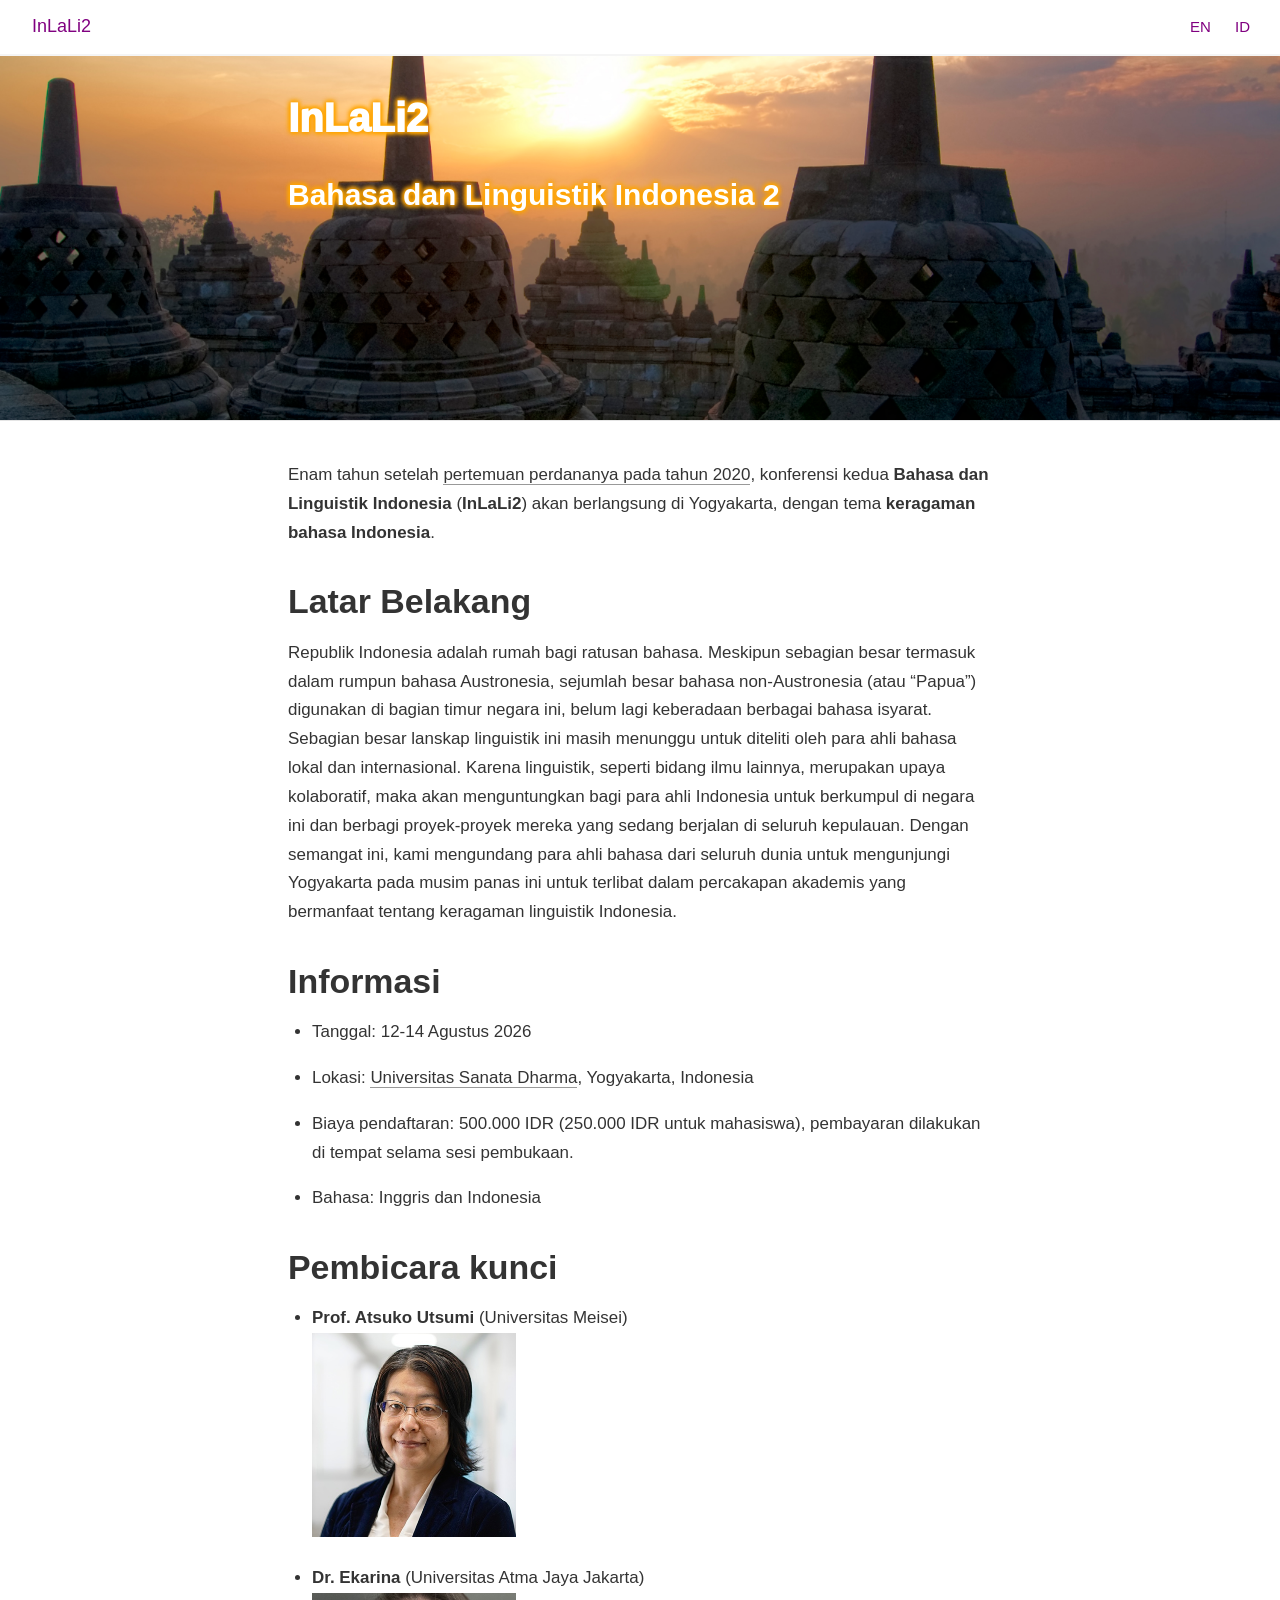
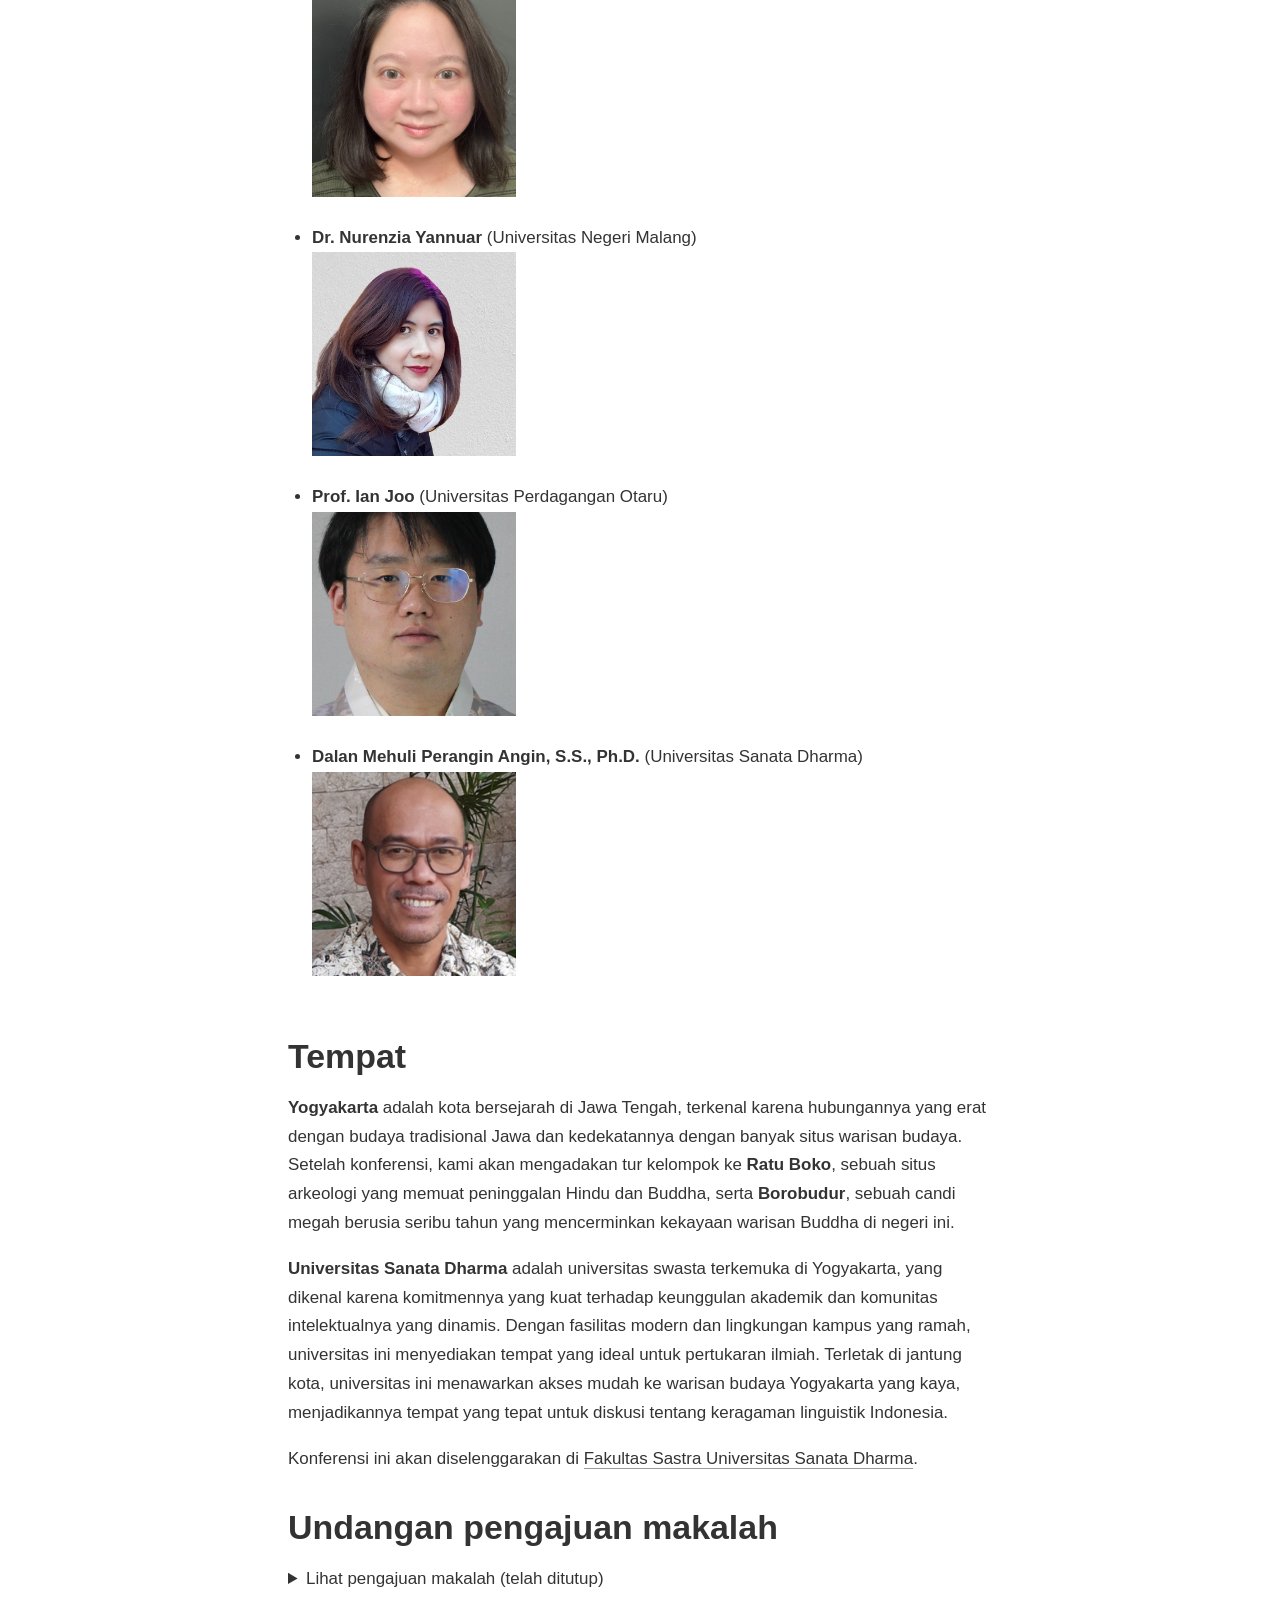
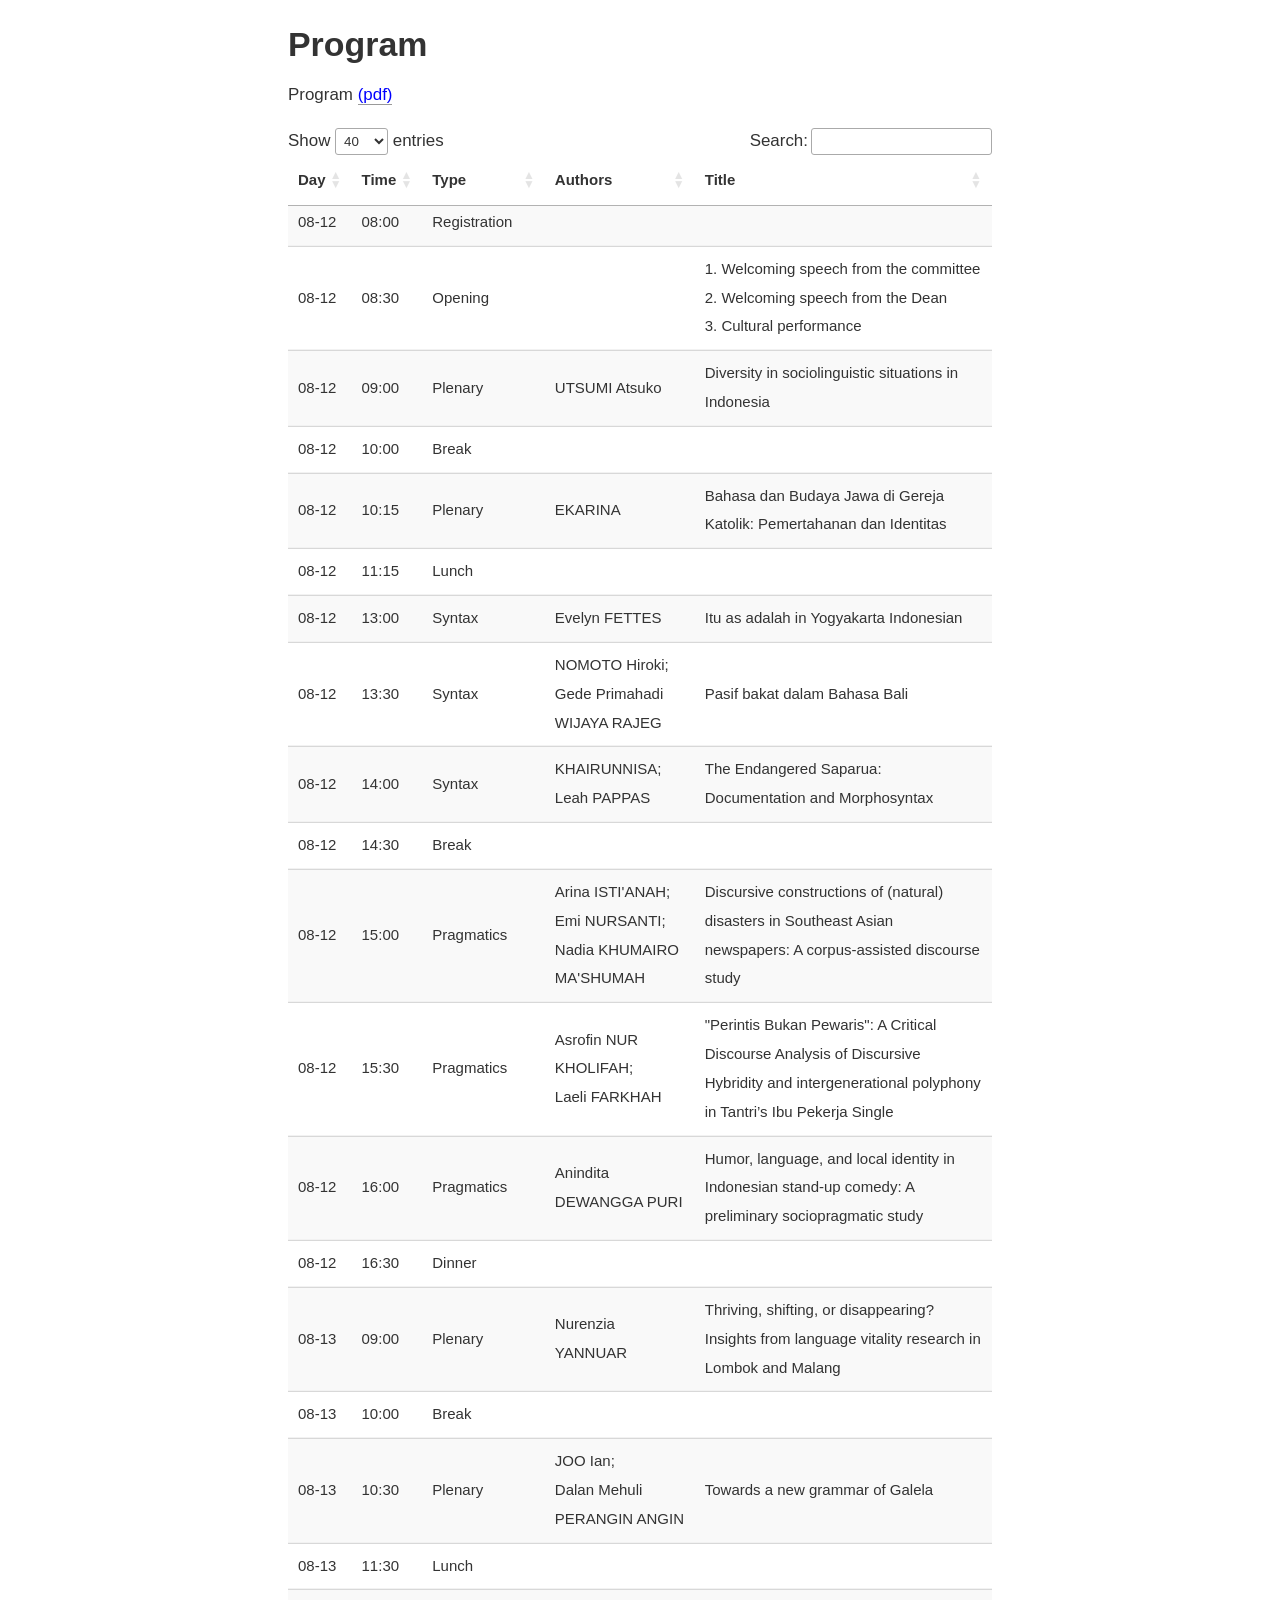
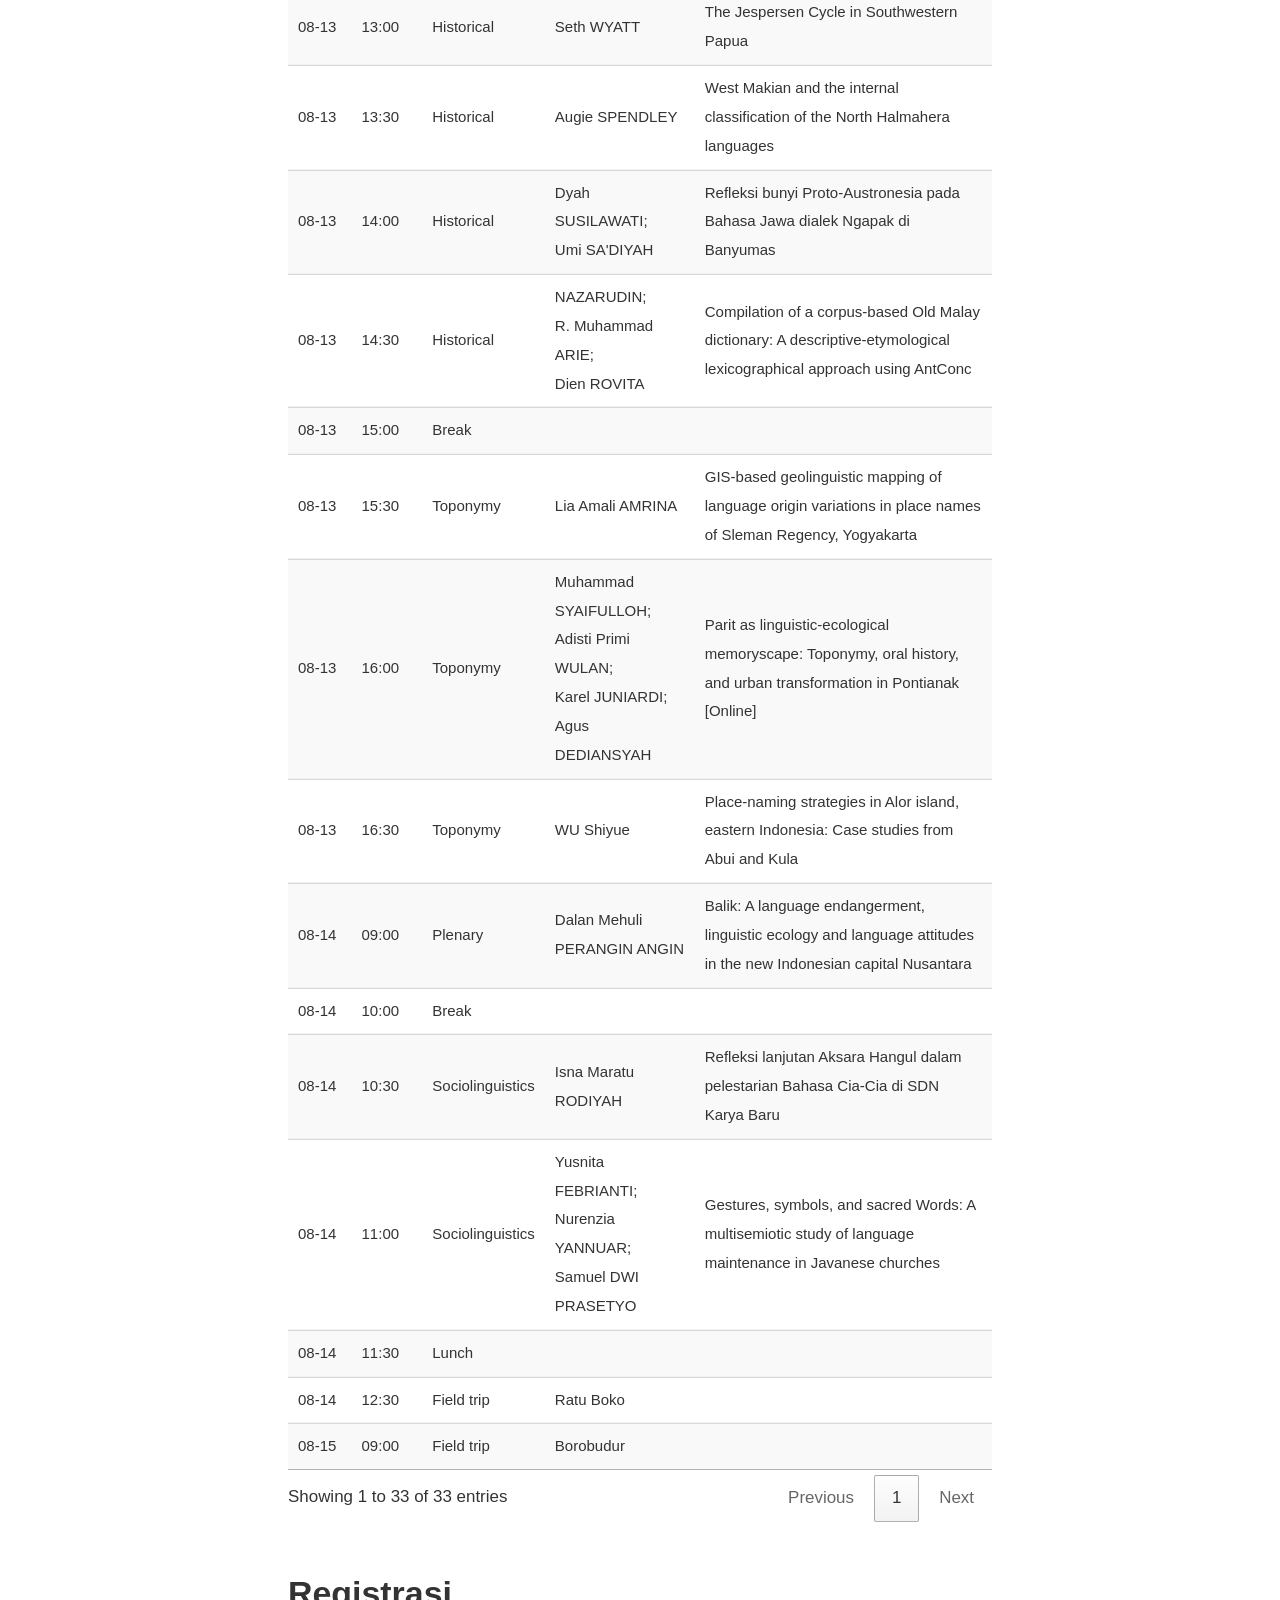
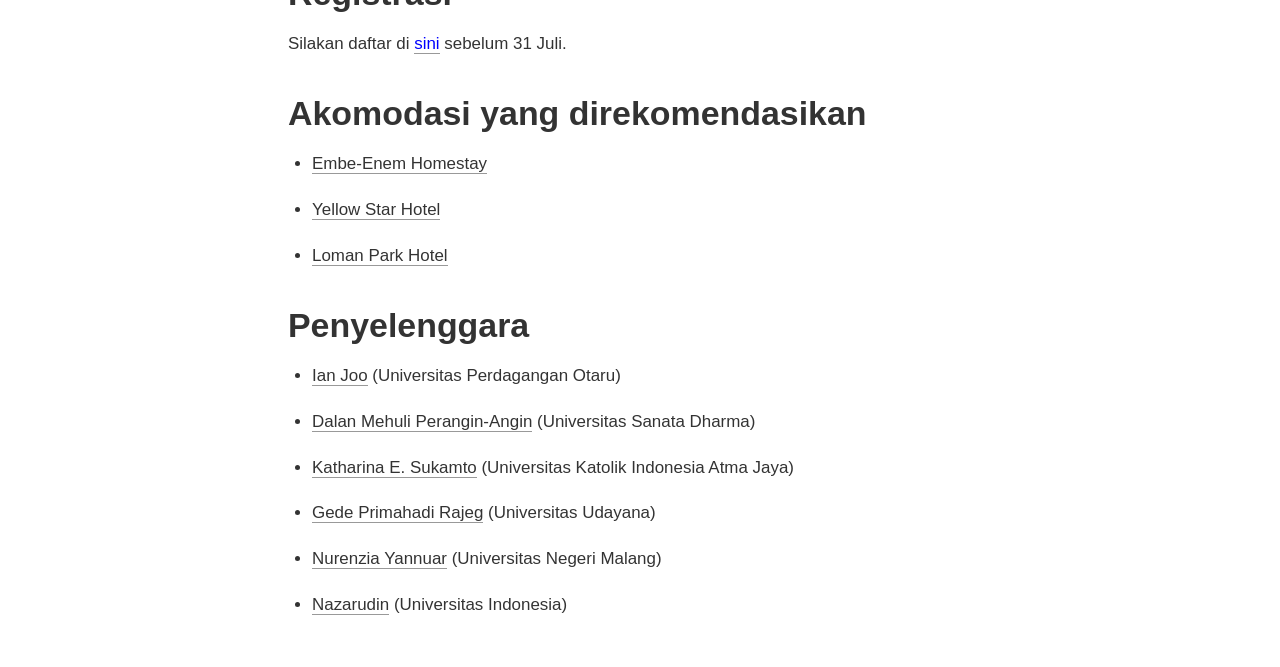
==== commit 4d82d575: "Program" ====
--- a/docs/id.html
+++ b/docs/id.html
@@ -2687,8 +2687,8 @@
 <h1 id="program">Program</h1>
 <p>Program <span style="color:blue"><a href="InLaLi2program.pdf">(pdf)</a></span></p>
 <div class="layout-chunk" data-layout="l-body">
-<div class="datatables html-widget html-fill-item" id="htmlwidget-96dc0dac397e4f609b1f" style="width:100%;height:auto;"></div>
-<script type="application/json" data-for="htmlwidget-96dc0dac397e4f609b1f">{"x":{"filter":"none","vertical":false,"data":[["08-12","08-12","08-12","08-12","08-12","08-12","08-12","08-12","08-12","08-12","08-12","08-12","08-12","08-12","08-13","08-13","08-13","08-13","08-13","08-13","08-13","08-13","08-13","08-13","08-13","08-13","08-14","08-14","08-14","08-14","08-14","08-14","08-15"],["08:00","08:30","09:00","10:00","10:15","11:15","13:00","13:30","14:00","14:30","15:00","15:30","16:00","16:30","09:00","10:00","10:30","11:30","13:00","13:30","14:00","14:30","15:00","15:30","16:00","16:30","09:00","10:00","10:30","11:00","11:30","12:30","09:00"],["Registration","Opening","Plenary","Break","Plenary","Lunch","Syntax","Syntax","Syntax","Break","Pragmatics","Pragmatics","Pragmatics","Dinner","Plenary","Break","Plenary","Lunch","Historical","Historical","Historical","Historical","Break","Toponymy","Toponymy","Toponymy","Plenary","Break","Sociolinguistics","Sociolinguistics","Lunch","Field trip","Field trip"],[null,null,"UTSUMI Atsuko",null,"EKARINA",null,"Evelyn FETTES","NOMOTO Hiroki; Gede Primahadi WIJAYA RAJEG","KHAIRUNNISA; Leah PAPPAS",null,"Arina ISTI'ANAH; Emi NURSANTI; Nadia KHUMAIRO MA'SHUMAH","Asrofin NUR KHOLIFAH; Laeli FARKHAH","Anindita DEWANGGA PURI",null,"Nurenzia YANNUAR",null,"JOO Ian; Dalan Mehuli PERANGIN ANGIN",null,"Seth WYATT","Augie SPENDLEY","Dyah SUSILAWATI","NAZARUDIN; R. Muhammad ARIE; Dien ROVITA",null,"Lia Amali AMRINA","Muhammad SYAIFULLOH; Adisti Primi WULAN; Karel JUNIARDI; Agus DEDIANSYAH","WU Shiyue","Dalan Mehuli PERANGIN ANGIN",null,"Isna Maratu RODIYAH","Yusnita FEBRIANTI; Nurenzia YANNUAR; Samuel DWI PRASETYO",null,"Ratu Boko","Borobudur"],[null,"\\makecell[lt]{1. Welcoming speech from the committee\\\\\r\n2. Welcoming speech from the Dean\\\\\r\n3. Cultural performance}","Diversity in sociolinguistic situations in Indonesia",null,"Bahasa dan Budaya Jawa di Gereja Katolik: Pemertahanan dan Identitas",null,"Itu as adalah in Yogyakarta Indonesian","Pasif bakat dalam Bahasa Bali","The Endangered Saparua: Documentation and Morphosyntax",null,"Discursive constructions of (natural) disasters in Southeast Asian newspapers: A corpus-assisted discourse study","\"Perintis Bukan Pewaris\": A Critical Discourse Analysis of Discursive Hybridity and intergenerational polyphony in Tantri’s Ibu Pekerja Single","Humor, language, and local identity in Indonesian stand-up comedy: A preliminary sociopragmatic study",null,"Thriving, shifting, or disappearing? Insights from language vitality research in Lombok and Malang",null,"Towards a new grammar of Galela",null,"The Jespersen Cycle in Southwestern Papua","West Makian and the internal classification of the North Halmahera languages","Refleksi bunyi Proto-Austronesia pada Bahasa Jawa dialek Ngapak di Banyumas","Compilation of a corpus-based Old Malay dictionary: A descriptive-etymological lexicographical approach using AntConc",null,"GIS-based geolinguistic mapping of language origin variations in place names of Sleman Regency, Yogyakarta","Parit as linguistic-ecological memoryscape: Toponymy, oral history, and urban transformation in Pontianak [Online]","Place-naming strategies in Alor island, eastern Indonesia: Case studies from Abui and Kula","Balik: A language endangerment, linguistic ecology and language attitudes in the new Indonesian capital Nusantara",null,"Refleksi lanjutan Aksara Hangul dalam pelestarian Bahasa Cia-Cia di SDN Karya Baru","Gestures, symbols, and sacred Words: A multisemiotic study of language maintenance in Javanese churches",null,null,null]],"container":"<table class=\"display\">\n  <thead>\n    <tr>\n      <th>Day<\/th>\n      <th>Time<\/th>\n      <th>Type<\/th>\n      <th>Authors<\/th>\n      <th>Title<\/th>\n    <\/tr>\n  <\/thead>\n<\/table>","options":{"scrollX":true,"pageLength":40,"columnDefs":[{"name":"Day","targets":0},{"name":"Time","targets":1},{"name":"Type","targets":2},{"name":"Authors","targets":3},{"name":"Title","targets":4}],"order":[],"autoWidth":false,"orderClasses":false,"lengthMenu":[10,25,40,50,100]}},"evals":[],"jsHooks":[]}</script>
+<div class="datatables html-widget html-fill-item" id="htmlwidget-f00ad2141d11fdbf27ee" style="width:100%;height:auto;"></div>
+<script type="application/json" data-for="htmlwidget-f00ad2141d11fdbf27ee">{"x":{"filter":"none","vertical":false,"data":[["08-12","08-12","08-12","08-12","08-12","08-12","08-12","08-12","08-12","08-12","08-12","08-12","08-12","08-12","08-13","08-13","08-13","08-13","08-13","08-13","08-13","08-13","08-13","08-13","08-13","08-13","08-14","08-14","08-14","08-14","08-14","08-14","08-15"],["08:00","08:30","09:00","10:00","10:15","11:15","13:00","13:30","14:00","14:30","15:00","15:30","16:00","16:30","09:00","10:00","10:30","11:30","13:00","13:30","14:00","14:30","15:00","15:30","16:00","16:30","09:00","10:00","10:30","11:00","11:30","12:30","09:00"],["Registration","Opening","Plenary","Break","Plenary","Lunch","Syntax","Syntax","Syntax","Break","Pragmatics","Pragmatics","Pragmatics","Dinner","Plenary","Break","Plenary","Lunch","Historical","Historical","Historical","Historical","Break","Toponymy","Toponymy","Toponymy","Plenary","Break","Sociolinguistics","Sociolinguistics","Lunch","Field trip","Field trip"],[null,null,"UTSUMI Atsuko",null,"EKARINA",null,"Evelyn FETTES","NOMOTO Hiroki;<br> Gede Primahadi WIJAYA RAJEG","KHAIRUNNISA;<br> Leah PAPPAS",null,"Arina ISTI'ANAH;<br> Emi NURSANTI;<br> Nadia KHUMAIRO MA'SHUMAH","Asrofin NUR KHOLIFAH;<br> Laeli FARKHAH","Anindita DEWANGGA PURI",null,"Nurenzia YANNUAR",null,"JOO Ian;<br> Dalan Mehuli PERANGIN ANGIN",null,"Seth WYATT","Augie SPENDLEY","Dyah SUSILAWATI;<br> Umi SA'DIYAH","NAZARUDIN;<br> R. Muhammad ARIE;<br> Dien ROVITA",null,"Lia Amali AMRINA","Muhammad SYAIFULLOH;<br> Adisti Primi WULAN;<br> Karel JUNIARDI;<br> Agus DEDIANSYAH","WU Shiyue","Dalan Mehuli PERANGIN ANGIN",null,"Isna Maratu RODIYAH","Yusnita FEBRIANTI;<br> Nurenzia YANNUAR;<br> Samuel DWI PRASETYO",null,"Ratu Boko","Borobudur"],[null,"1. Welcoming speech from the committee<br>\r\n2. Welcoming speech from the Dean<br>\r\n3. Cultural performance","Diversity in sociolinguistic situations in Indonesia",null,"Bahasa dan Budaya Jawa di Gereja Katolik: Pemertahanan dan Identitas",null,"Itu as adalah in Yogyakarta Indonesian","Pasif bakat dalam Bahasa Bali","The Endangered Saparua: Documentation and Morphosyntax",null,"Discursive constructions of (natural) disasters in Southeast Asian newspapers: A corpus-assisted discourse study","\"Perintis Bukan Pewaris\": A Critical Discourse Analysis of Discursive Hybridity and intergenerational polyphony in Tantri’s Ibu Pekerja Single","Humor, language, and local identity in Indonesian stand-up comedy: A preliminary sociopragmatic study",null,"Thriving, shifting, or disappearing? Insights from language vitality research in Lombok and Malang",null,"Towards a new grammar of Galela",null,"The Jespersen Cycle in Southwestern Papua","West Makian and the internal classification of the North Halmahera languages","Refleksi bunyi Proto-Austronesia pada Bahasa Jawa dialek Ngapak di Banyumas","Compilation of a corpus-based Old Malay dictionary: A descriptive-etymological lexicographical approach using AntConc",null,"GIS-based geolinguistic mapping of language origin variations in place names of Sleman Regency, Yogyakarta","Parit as linguistic-ecological memoryscape: Toponymy, oral history, and urban transformation in Pontianak [Online]","Place-naming strategies in Alor island, eastern Indonesia: Case studies from Abui and Kula","Balik: A language endangerment, linguistic ecology and language attitudes in the new Indonesian capital Nusantara",null,"Refleksi lanjutan Aksara Hangul dalam pelestarian Bahasa Cia-Cia di SDN Karya Baru","Gestures, symbols, and sacred Words: A multisemiotic study of language maintenance in Javanese churches",null,null,null]],"container":"<table class=\"display\">\n  <thead>\n    <tr>\n      <th>Day<\/th>\n      <th>Time<\/th>\n      <th>Type<\/th>\n      <th>Authors<\/th>\n      <th>Title<\/th>\n    <\/tr>\n  <\/thead>\n<\/table>","options":{"scrollX":true,"pageLength":40,"columnDefs":[{"name":"Day","targets":0},{"name":"Time","targets":1},{"name":"Type","targets":2},{"name":"Authors","targets":3},{"name":"Title","targets":4}],"order":[],"autoWidth":false,"orderClasses":false,"lengthMenu":[10,25,40,50,100]}},"evals":[],"jsHooks":[]}</script>
 </div>
 <h1 id="registrasi">Registrasi</h1>
 <p>Silakan daftar di <a href="https://forms.gle/Ws6VveztC5bmmxWs7" style="color:blue">sini</a> sebelum 31 Juli.</p>
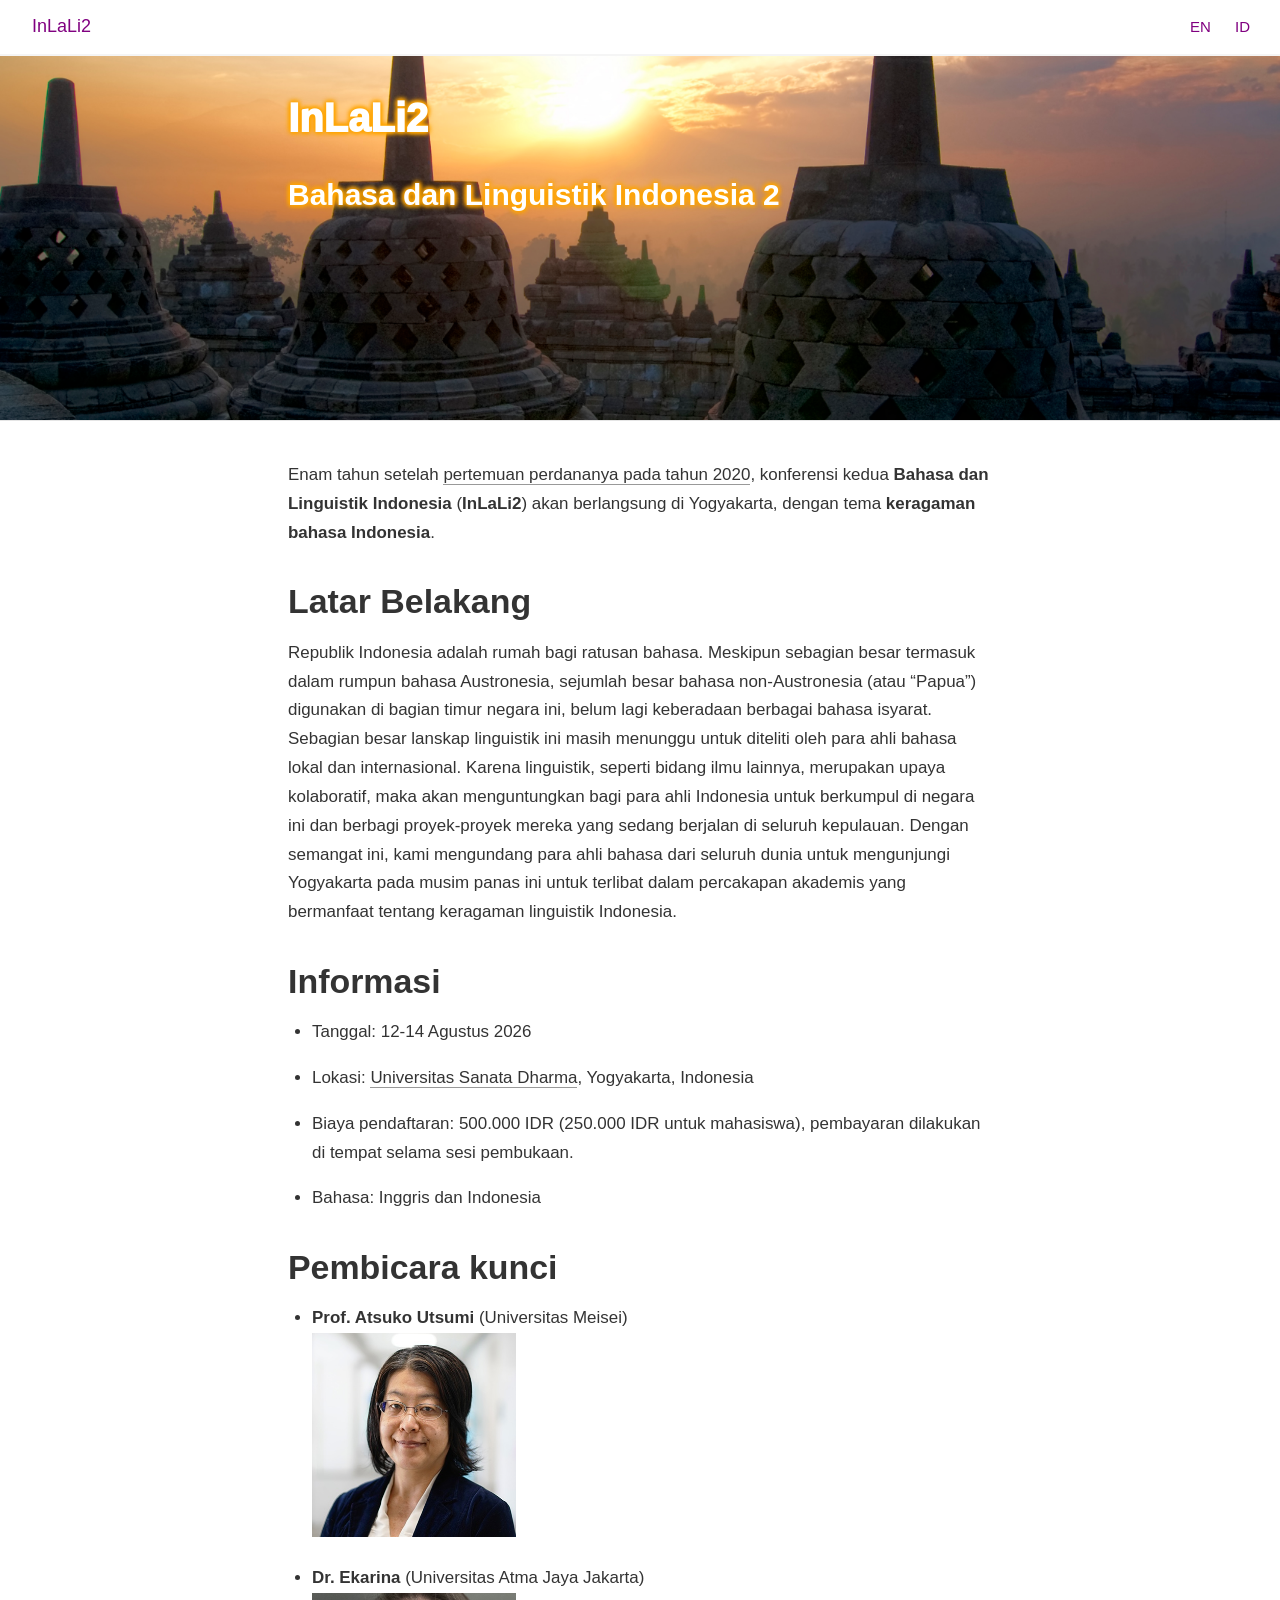
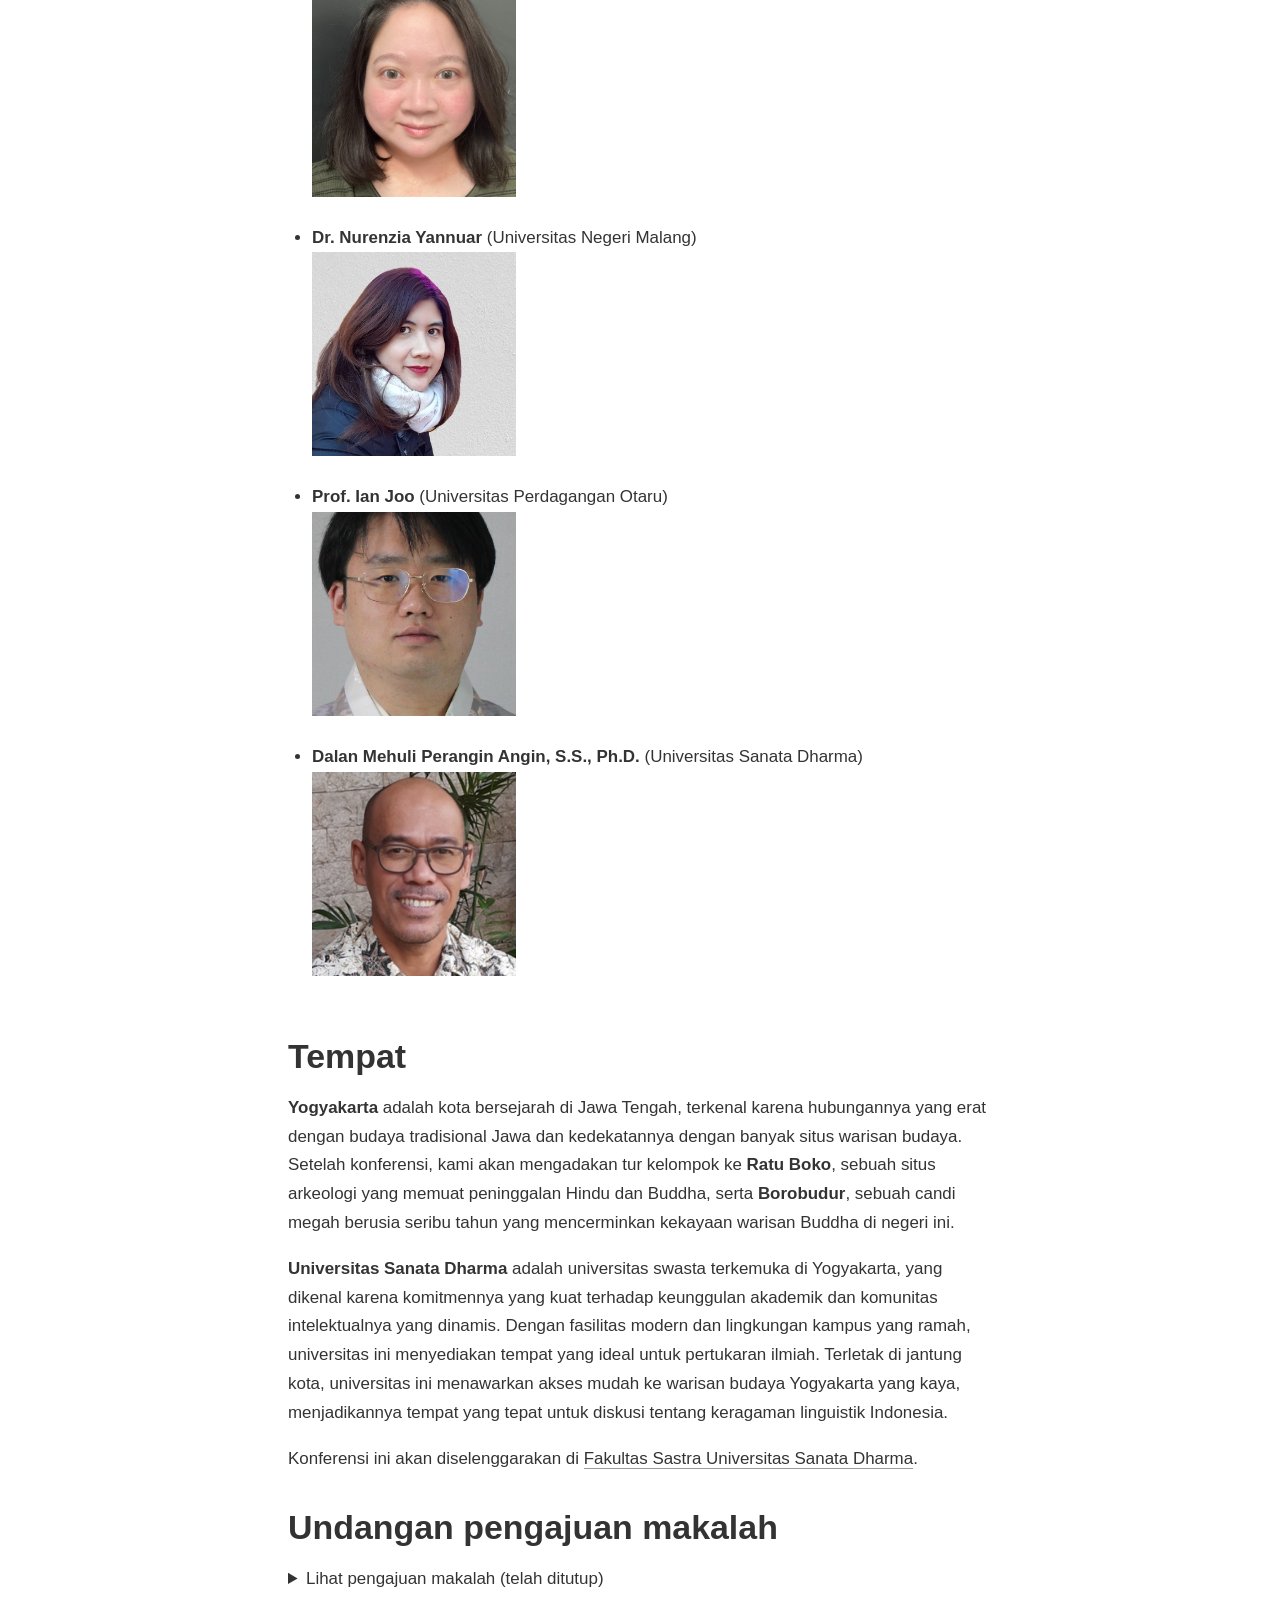
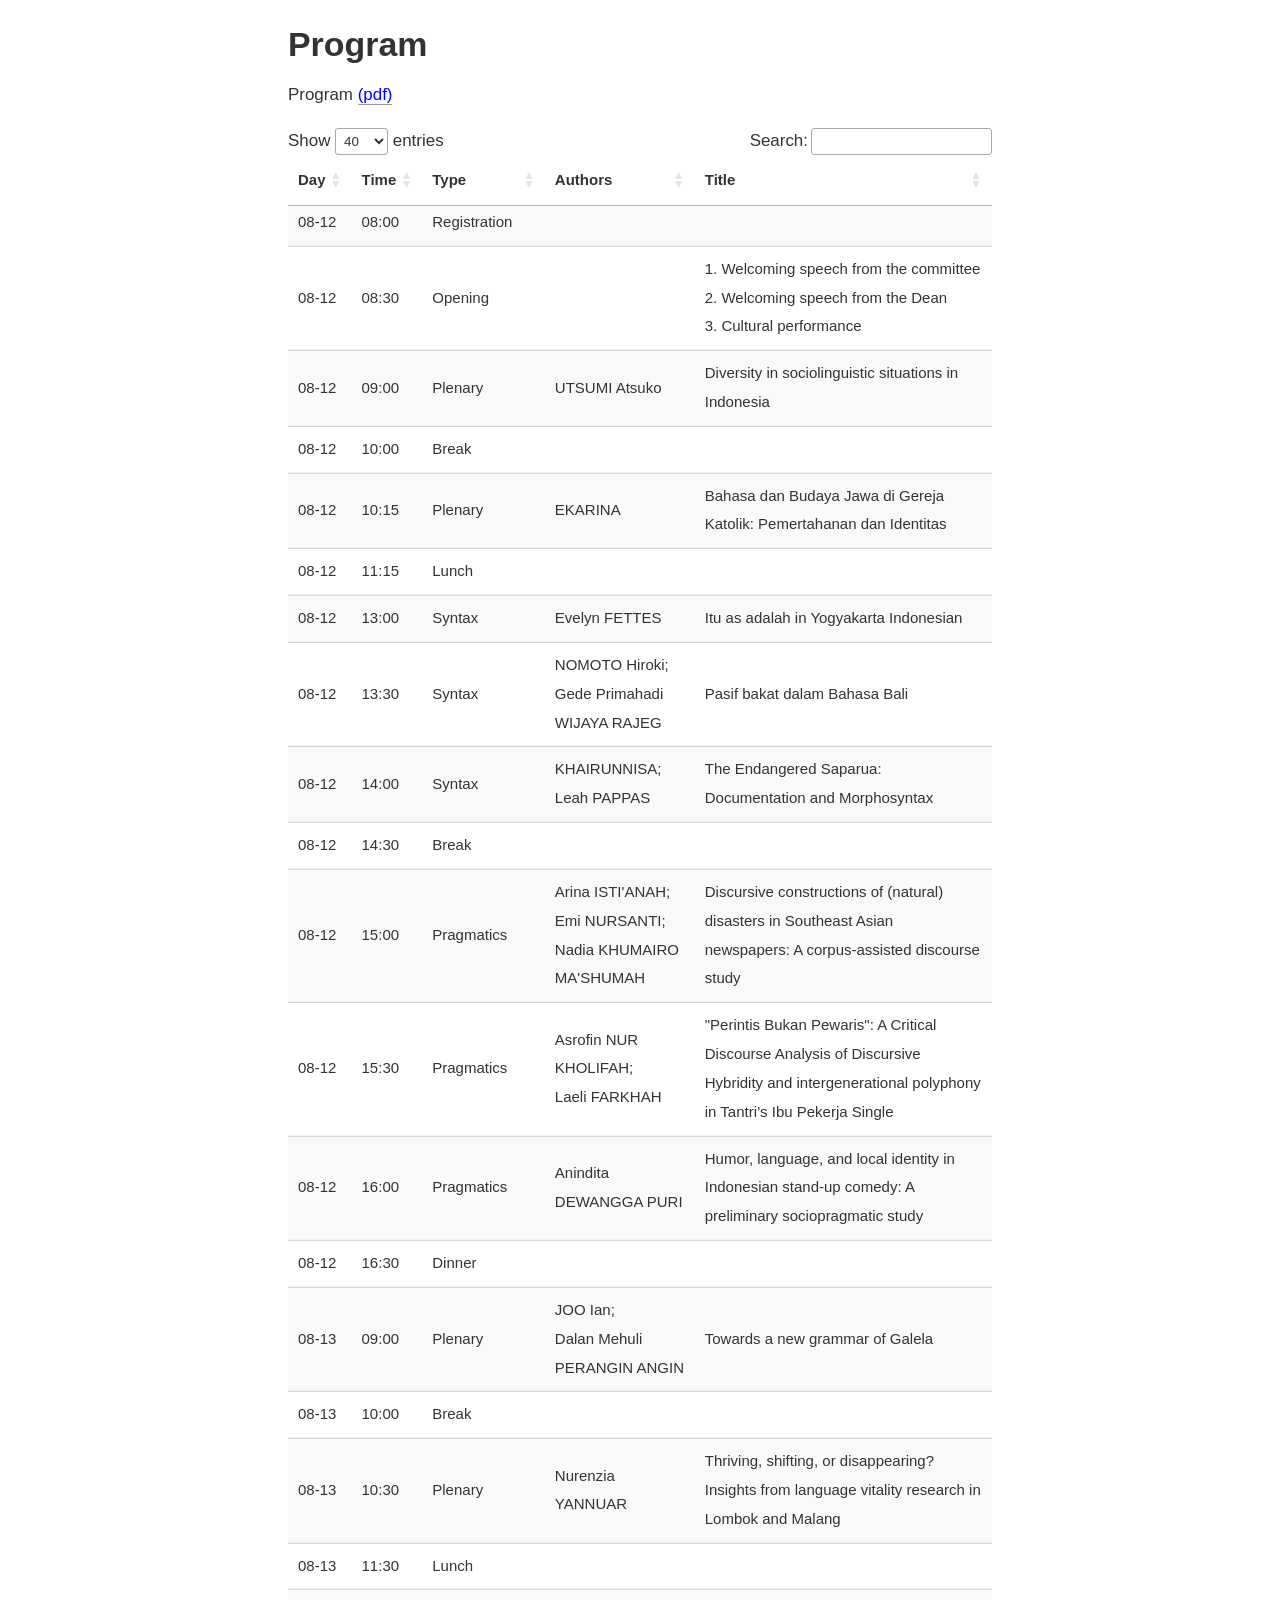
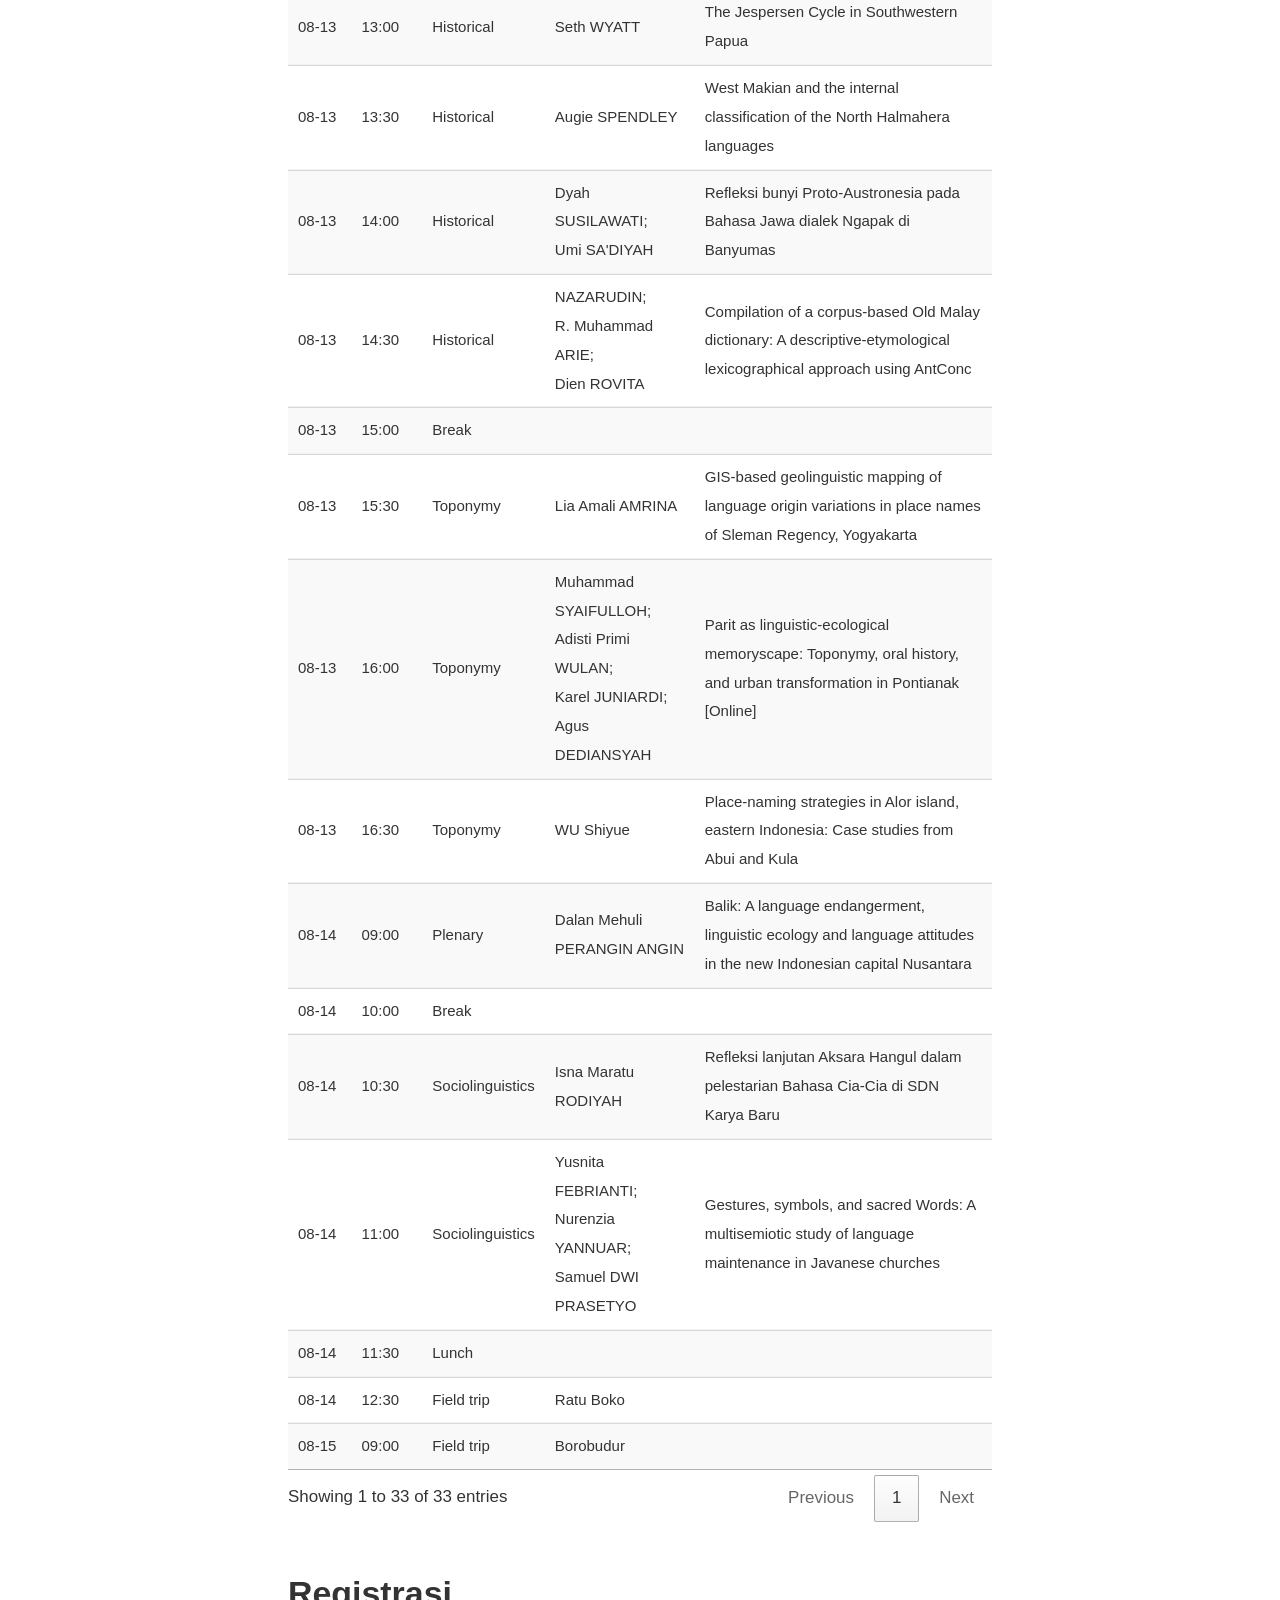
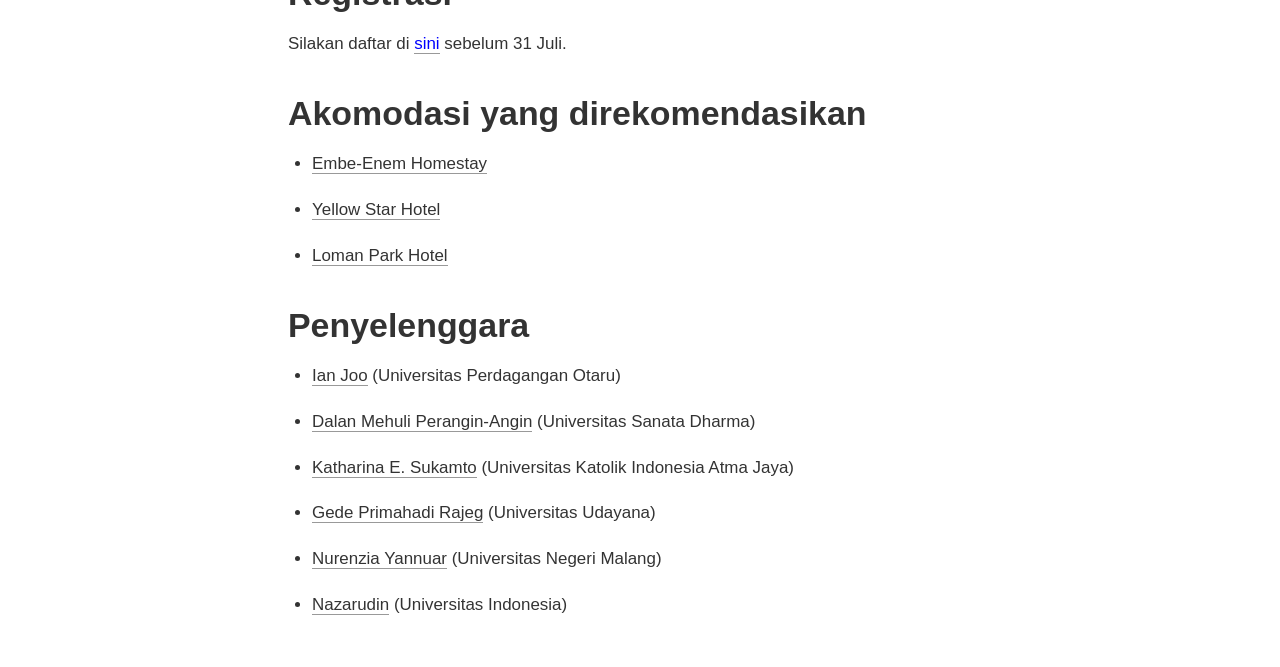
==== commit 7cc78dd3: "Program" ====
--- a/docs/id.html
+++ b/docs/id.html
@@ -2687,8 +2687,8 @@
 <h1 id="program">Program</h1>
 <p>Program <span style="color:blue"><a href="InLaLi2program.pdf">(pdf)</a></span></p>
 <div class="layout-chunk" data-layout="l-body">
-<div class="datatables html-widget html-fill-item" id="htmlwidget-f00ad2141d11fdbf27ee" style="width:100%;height:auto;"></div>
-<script type="application/json" data-for="htmlwidget-f00ad2141d11fdbf27ee">{"x":{"filter":"none","vertical":false,"data":[["08-12","08-12","08-12","08-12","08-12","08-12","08-12","08-12","08-12","08-12","08-12","08-12","08-12","08-12","08-13","08-13","08-13","08-13","08-13","08-13","08-13","08-13","08-13","08-13","08-13","08-13","08-14","08-14","08-14","08-14","08-14","08-14","08-15"],["08:00","08:30","09:00","10:00","10:15","11:15","13:00","13:30","14:00","14:30","15:00","15:30","16:00","16:30","09:00","10:00","10:30","11:30","13:00","13:30","14:00","14:30","15:00","15:30","16:00","16:30","09:00","10:00","10:30","11:00","11:30","12:30","09:00"],["Registration","Opening","Plenary","Break","Plenary","Lunch","Syntax","Syntax","Syntax","Break","Pragmatics","Pragmatics","Pragmatics","Dinner","Plenary","Break","Plenary","Lunch","Historical","Historical","Historical","Historical","Break","Toponymy","Toponymy","Toponymy","Plenary","Break","Sociolinguistics","Sociolinguistics","Lunch","Field trip","Field trip"],[null,null,"UTSUMI Atsuko",null,"EKARINA",null,"Evelyn FETTES","NOMOTO Hiroki;<br> Gede Primahadi WIJAYA RAJEG","KHAIRUNNISA;<br> Leah PAPPAS",null,"Arina ISTI'ANAH;<br> Emi NURSANTI;<br> Nadia KHUMAIRO MA'SHUMAH","Asrofin NUR KHOLIFAH;<br> Laeli FARKHAH","Anindita DEWANGGA PURI",null,"Nurenzia YANNUAR",null,"JOO Ian;<br> Dalan Mehuli PERANGIN ANGIN",null,"Seth WYATT","Augie SPENDLEY","Dyah SUSILAWATI;<br> Umi SA'DIYAH","NAZARUDIN;<br> R. Muhammad ARIE;<br> Dien ROVITA",null,"Lia Amali AMRINA","Muhammad SYAIFULLOH;<br> Adisti Primi WULAN;<br> Karel JUNIARDI;<br> Agus DEDIANSYAH","WU Shiyue","Dalan Mehuli PERANGIN ANGIN",null,"Isna Maratu RODIYAH","Yusnita FEBRIANTI;<br> Nurenzia YANNUAR;<br> Samuel DWI PRASETYO",null,"Ratu Boko","Borobudur"],[null,"1. Welcoming speech from the committee<br>\r\n2. Welcoming speech from the Dean<br>\r\n3. Cultural performance","Diversity in sociolinguistic situations in Indonesia",null,"Bahasa dan Budaya Jawa di Gereja Katolik: Pemertahanan dan Identitas",null,"Itu as adalah in Yogyakarta Indonesian","Pasif bakat dalam Bahasa Bali","The Endangered Saparua: Documentation and Morphosyntax",null,"Discursive constructions of (natural) disasters in Southeast Asian newspapers: A corpus-assisted discourse study","\"Perintis Bukan Pewaris\": A Critical Discourse Analysis of Discursive Hybridity and intergenerational polyphony in Tantri’s Ibu Pekerja Single","Humor, language, and local identity in Indonesian stand-up comedy: A preliminary sociopragmatic study",null,"Thriving, shifting, or disappearing? Insights from language vitality research in Lombok and Malang",null,"Towards a new grammar of Galela",null,"The Jespersen Cycle in Southwestern Papua","West Makian and the internal classification of the North Halmahera languages","Refleksi bunyi Proto-Austronesia pada Bahasa Jawa dialek Ngapak di Banyumas","Compilation of a corpus-based Old Malay dictionary: A descriptive-etymological lexicographical approach using AntConc",null,"GIS-based geolinguistic mapping of language origin variations in place names of Sleman Regency, Yogyakarta","Parit as linguistic-ecological memoryscape: Toponymy, oral history, and urban transformation in Pontianak [Online]","Place-naming strategies in Alor island, eastern Indonesia: Case studies from Abui and Kula","Balik: A language endangerment, linguistic ecology and language attitudes in the new Indonesian capital Nusantara",null,"Refleksi lanjutan Aksara Hangul dalam pelestarian Bahasa Cia-Cia di SDN Karya Baru","Gestures, symbols, and sacred Words: A multisemiotic study of language maintenance in Javanese churches",null,null,null]],"container":"<table class=\"display\">\n  <thead>\n    <tr>\n      <th>Day<\/th>\n      <th>Time<\/th>\n      <th>Type<\/th>\n      <th>Authors<\/th>\n      <th>Title<\/th>\n    <\/tr>\n  <\/thead>\n<\/table>","options":{"scrollX":true,"pageLength":40,"columnDefs":[{"name":"Day","targets":0},{"name":"Time","targets":1},{"name":"Type","targets":2},{"name":"Authors","targets":3},{"name":"Title","targets":4}],"order":[],"autoWidth":false,"orderClasses":false,"lengthMenu":[10,25,40,50,100]}},"evals":[],"jsHooks":[]}</script>
+<div class="datatables html-widget html-fill-item" id="htmlwidget-aff6ff5efa382fd158b9" style="width:100%;height:auto;"></div>
+<script type="application/json" data-for="htmlwidget-aff6ff5efa382fd158b9">{"x":{"filter":"none","vertical":false,"data":[["08-12","08-12","08-12","08-12","08-12","08-12","08-12","08-12","08-12","08-12","08-12","08-12","08-12","08-12","08-13","08-13","08-13","08-13","08-13","08-13","08-13","08-13","08-13","08-13","08-13","08-13","08-14","08-14","08-14","08-14","08-14","08-14","08-15"],["08:00","08:30","09:00","10:00","10:15","11:15","13:00","13:30","14:00","14:30","15:00","15:30","16:00","16:30","09:00","10:00","10:30","11:30","13:00","13:30","14:00","14:30","15:00","15:30","16:00","16:30","09:00","10:00","10:30","11:00","11:30","12:30","09:00"],["Registration","Opening","Plenary","Break","Plenary","Lunch","Syntax","Syntax","Syntax","Break","Pragmatics","Pragmatics","Pragmatics","Dinner","Plenary","Break","Plenary","Lunch","Historical","Historical","Historical","Historical","Break","Toponymy","Toponymy","Toponymy","Plenary","Break","Sociolinguistics","Sociolinguistics","Lunch","Field trip","Field trip"],[null,null,"UTSUMI Atsuko",null,"EKARINA",null,"Evelyn FETTES","NOMOTO Hiroki;<br> Gede Primahadi WIJAYA RAJEG","KHAIRUNNISA;<br> Leah PAPPAS",null,"Arina ISTI'ANAH;<br> Emi NURSANTI;<br> Nadia KHUMAIRO MA'SHUMAH","Asrofin NUR KHOLIFAH;<br> Laeli FARKHAH","Anindita DEWANGGA PURI",null,"JOO Ian;<br> Dalan Mehuli PERANGIN ANGIN",null,"Nurenzia YANNUAR",null,"Seth WYATT","Augie SPENDLEY","Dyah SUSILAWATI;<br> Umi SA'DIYAH","NAZARUDIN;<br> R. Muhammad ARIE;<br> Dien ROVITA",null,"Lia Amali AMRINA","Muhammad SYAIFULLOH;<br> Adisti Primi WULAN;<br> Karel JUNIARDI;<br> Agus DEDIANSYAH","WU Shiyue","Dalan Mehuli PERANGIN ANGIN",null,"Isna Maratu RODIYAH","Yusnita FEBRIANTI;<br> Nurenzia YANNUAR;<br> Samuel DWI PRASETYO",null,"Ratu Boko","Borobudur"],[null,"1. Welcoming speech from the committee<br>\r\n2. Welcoming speech from the Dean<br>\r\n3. Cultural performance","Diversity in sociolinguistic situations in Indonesia",null,"Bahasa dan Budaya Jawa di Gereja Katolik: Pemertahanan dan Identitas",null,"Itu as adalah in Yogyakarta Indonesian","Pasif bakat dalam Bahasa Bali","The Endangered Saparua: Documentation and Morphosyntax",null,"Discursive constructions of (natural) disasters in Southeast Asian newspapers: A corpus-assisted discourse study","\"Perintis Bukan Pewaris\": A Critical Discourse Analysis of Discursive Hybridity and intergenerational polyphony in Tantri’s Ibu Pekerja Single","Humor, language, and local identity in Indonesian stand-up comedy: A preliminary sociopragmatic study",null,"Towards a new grammar of Galela",null,"Thriving, shifting, or disappearing? Insights from language vitality research in Lombok and Malang",null,"The Jespersen Cycle in Southwestern Papua","West Makian and the internal classification of the North Halmahera languages","Refleksi bunyi Proto-Austronesia pada Bahasa Jawa dialek Ngapak di Banyumas","Compilation of a corpus-based Old Malay dictionary: A descriptive-etymological lexicographical approach using AntConc",null,"GIS-based geolinguistic mapping of language origin variations in place names of Sleman Regency, Yogyakarta","Parit as linguistic-ecological memoryscape: Toponymy, oral history, and urban transformation in Pontianak [Online]","Place-naming strategies in Alor island, eastern Indonesia: Case studies from Abui and Kula","Balik: A language endangerment, linguistic ecology and language attitudes in the new Indonesian capital Nusantara",null,"Refleksi lanjutan Aksara Hangul dalam pelestarian Bahasa Cia-Cia di SDN Karya Baru","Gestures, symbols, and sacred Words: A multisemiotic study of language maintenance in Javanese churches",null,null,null]],"container":"<table class=\"display\">\n  <thead>\n    <tr>\n      <th>Day<\/th>\n      <th>Time<\/th>\n      <th>Type<\/th>\n      <th>Authors<\/th>\n      <th>Title<\/th>\n    <\/tr>\n  <\/thead>\n<\/table>","options":{"scrollX":true,"pageLength":40,"columnDefs":[{"name":"Day","targets":0},{"name":"Time","targets":1},{"name":"Type","targets":2},{"name":"Authors","targets":3},{"name":"Title","targets":4}],"order":[],"autoWidth":false,"orderClasses":false,"lengthMenu":[10,25,40,50,100]}},"evals":[],"jsHooks":[]}</script>
 </div>
 <h1 id="registrasi">Registrasi</h1>
 <p>Silakan daftar di <a href="https://forms.gle/Ws6VveztC5bmmxWs7" style="color:blue">sini</a> sebelum 31 Juli.</p>
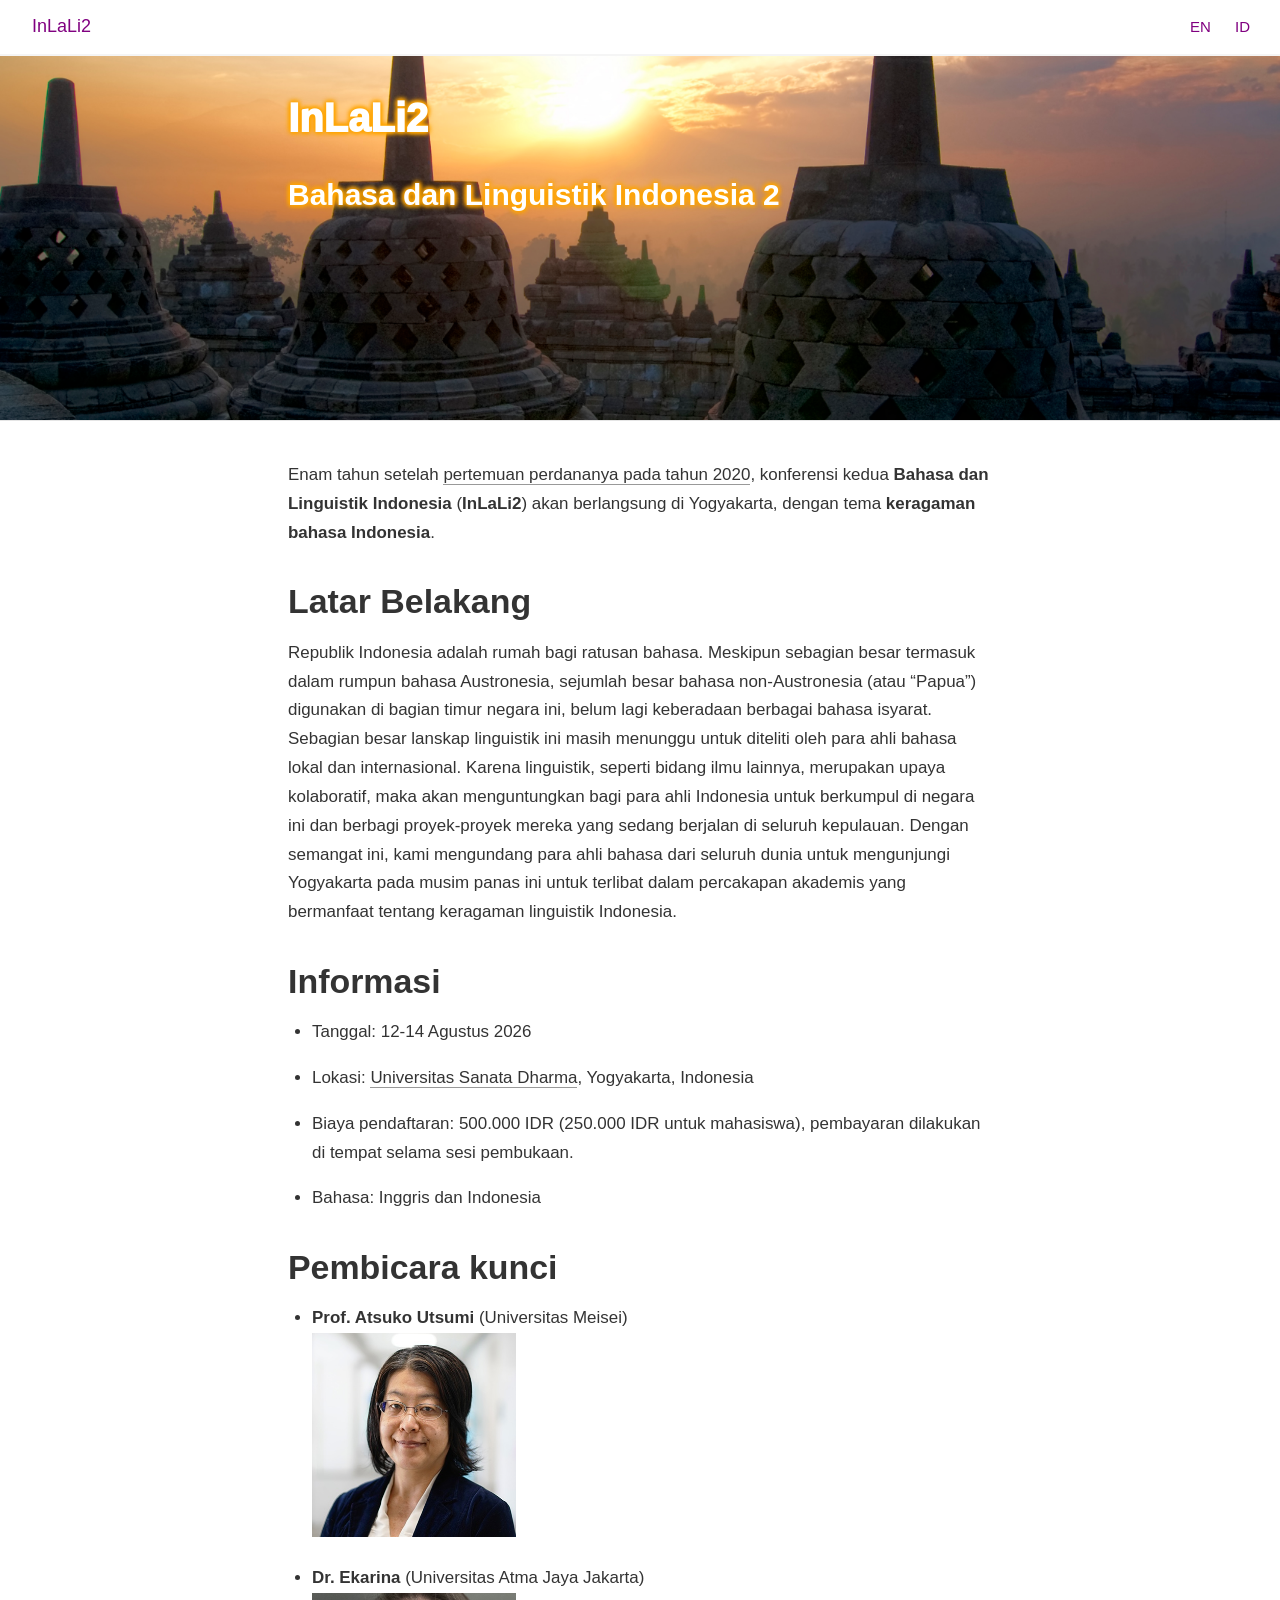
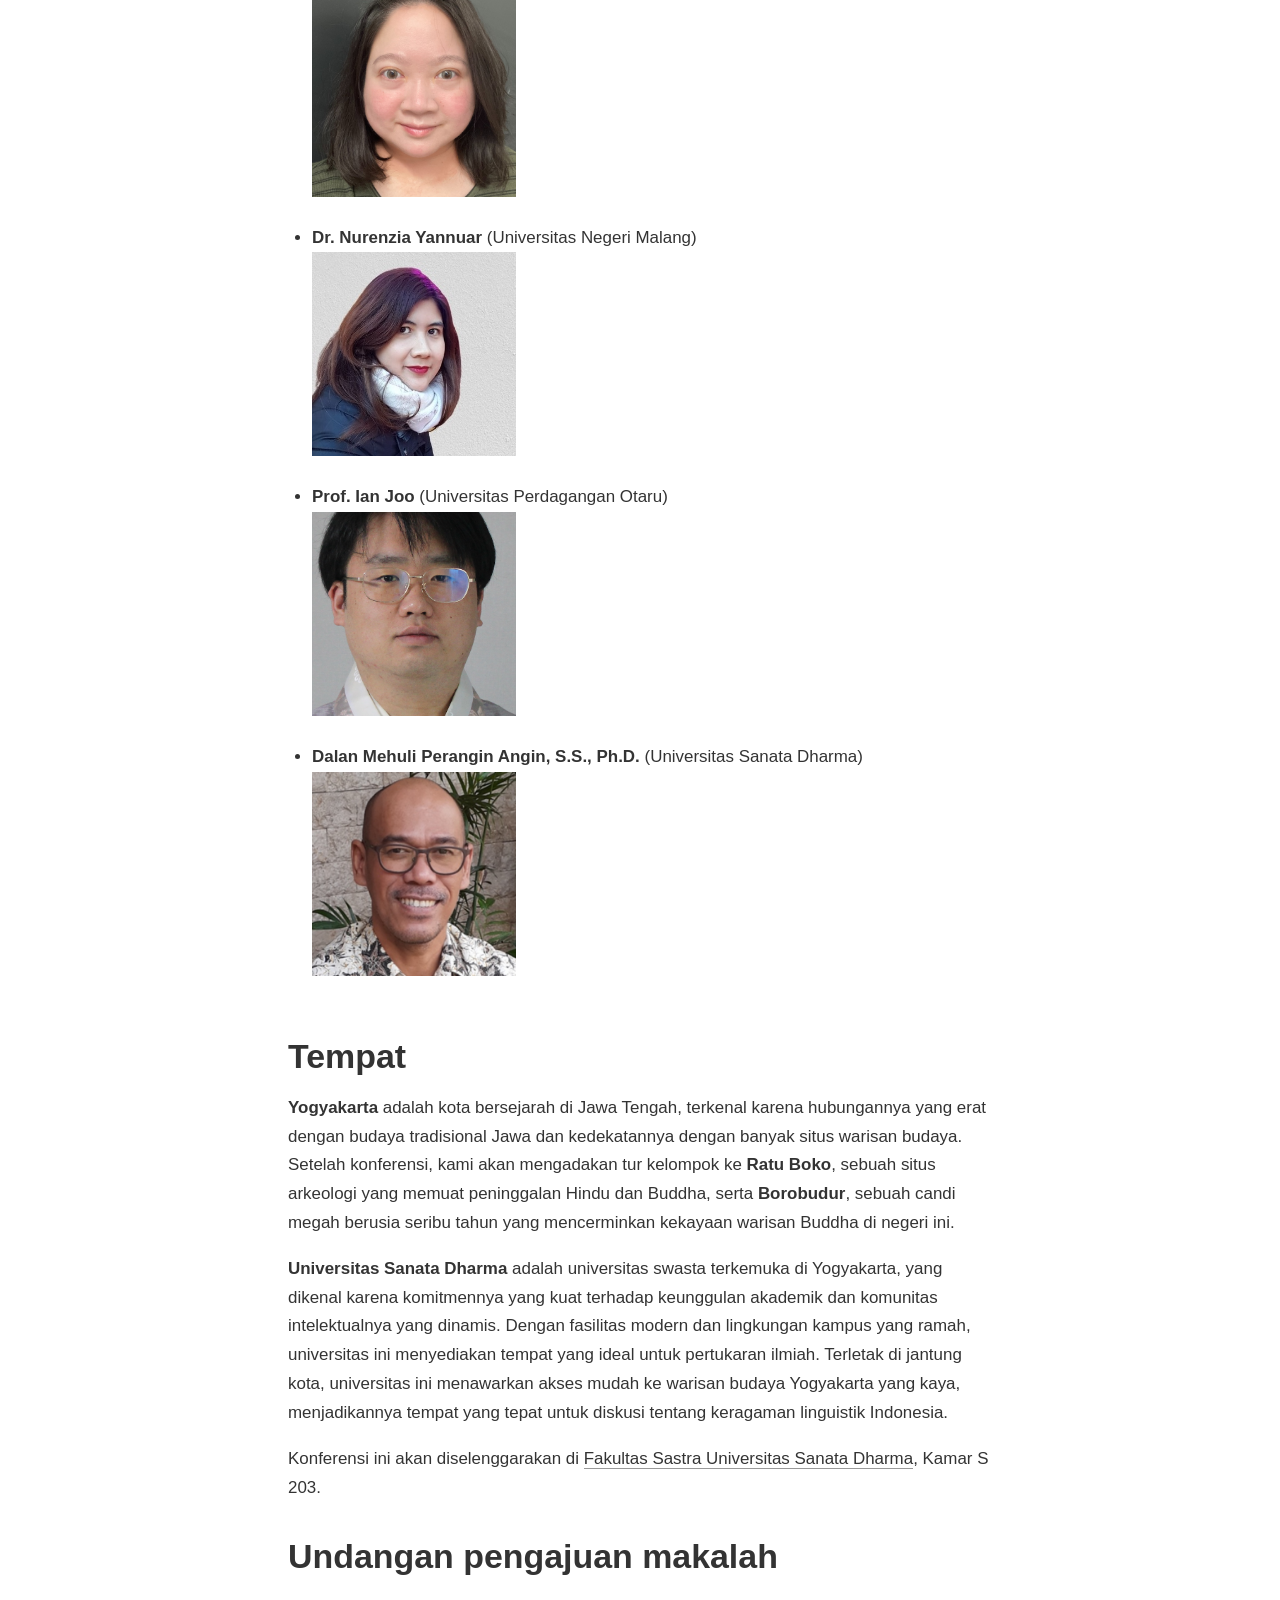
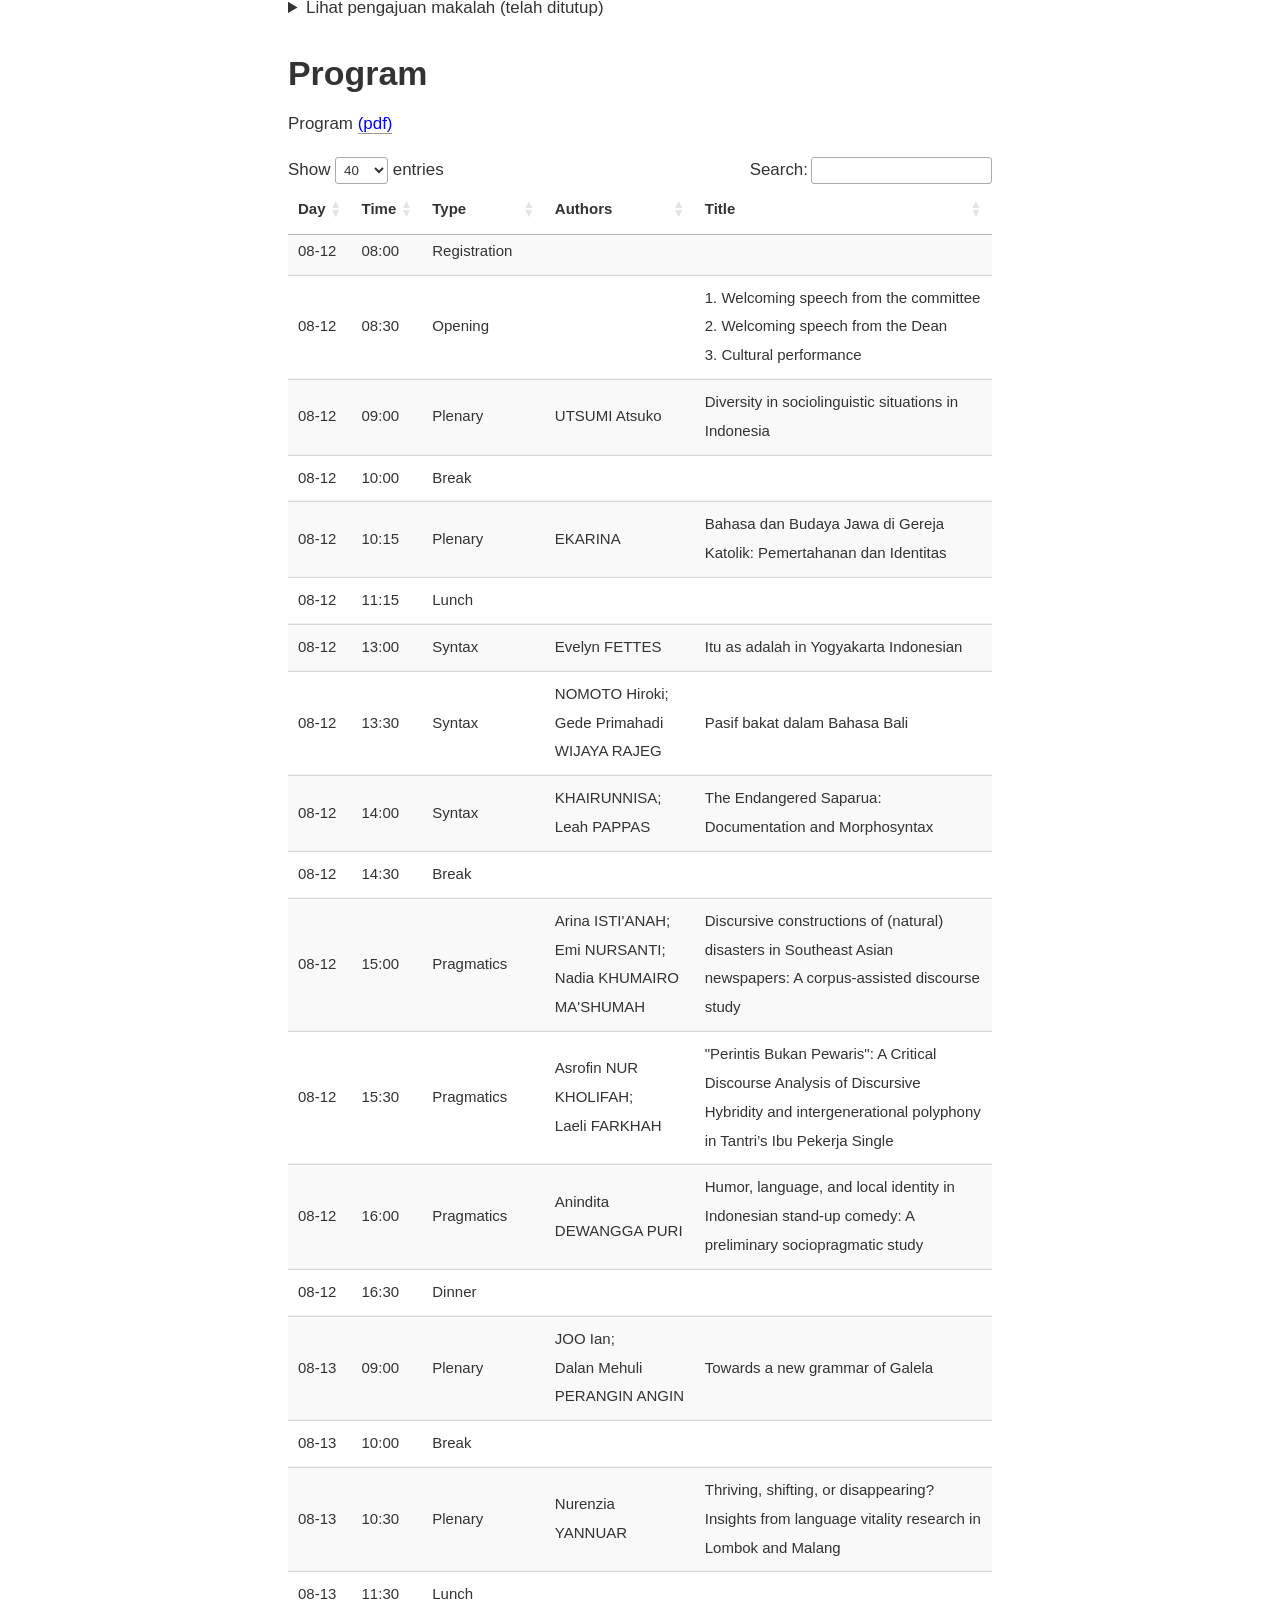
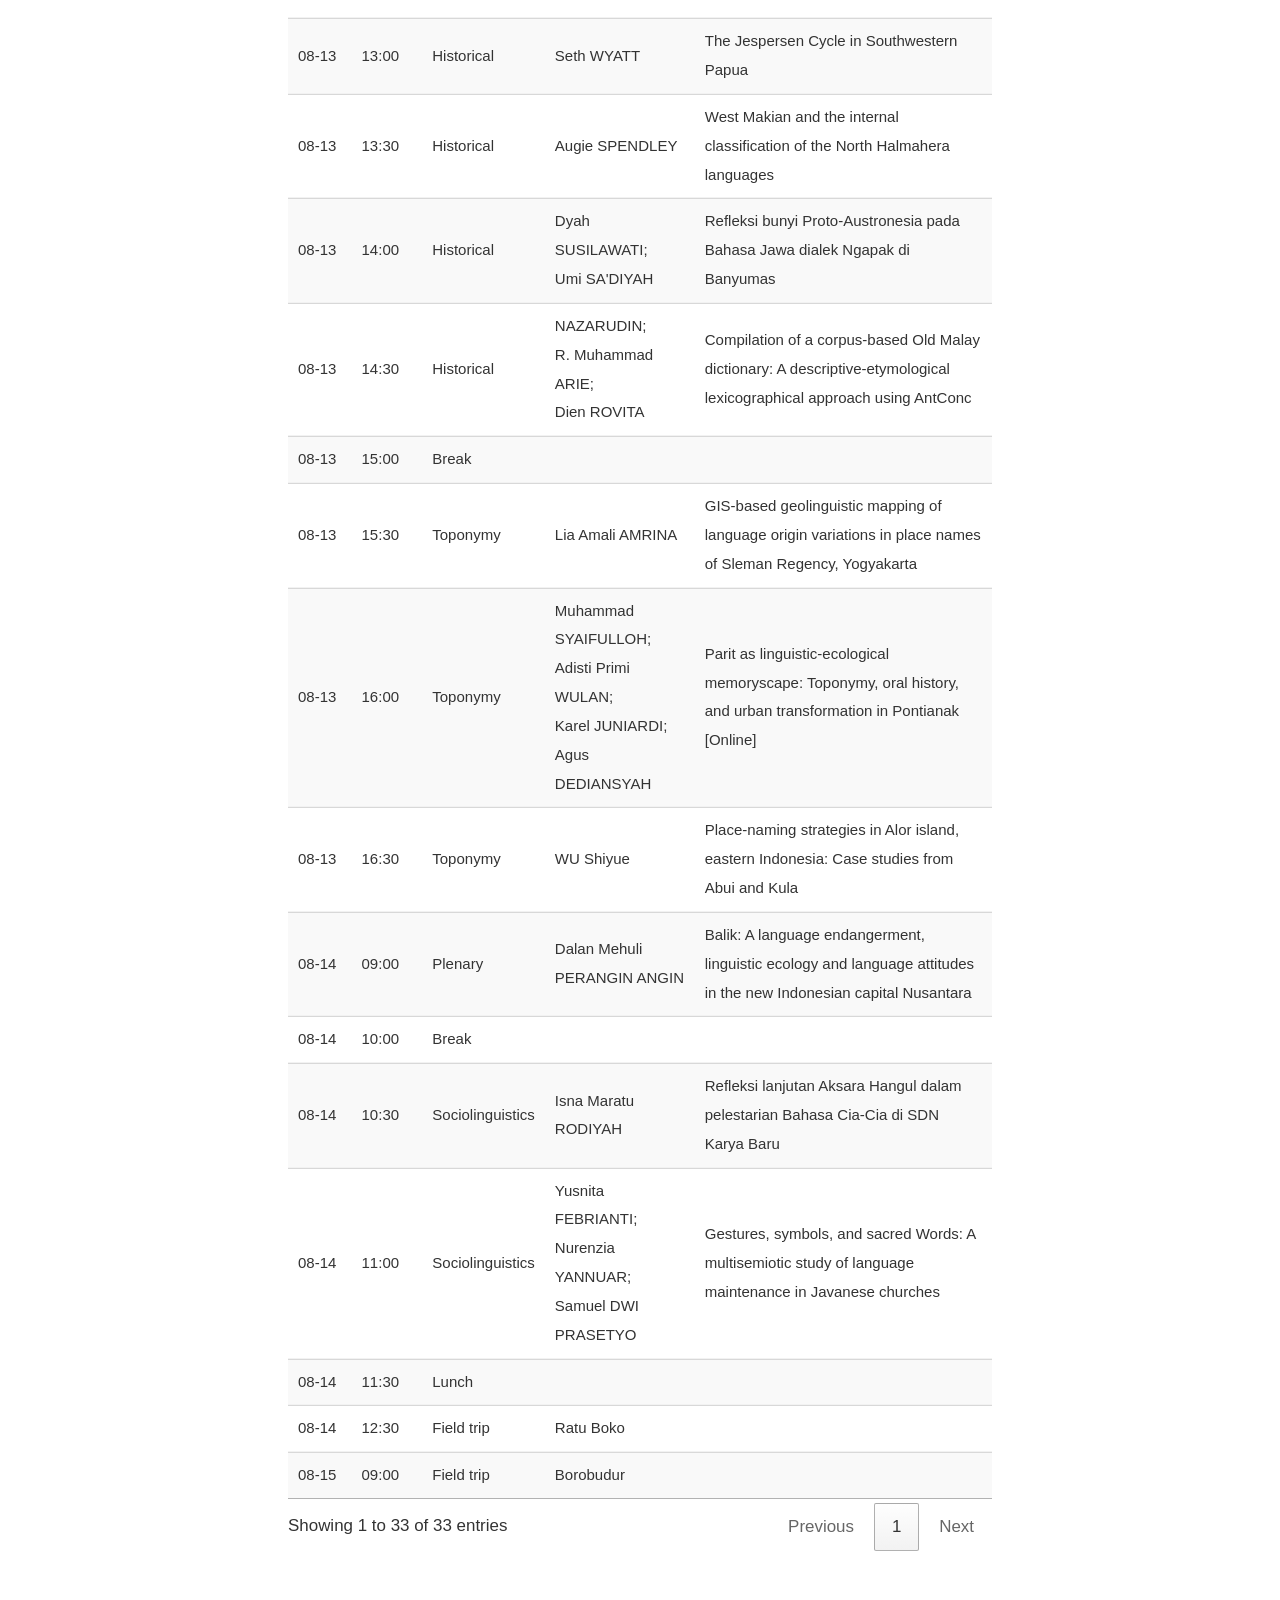
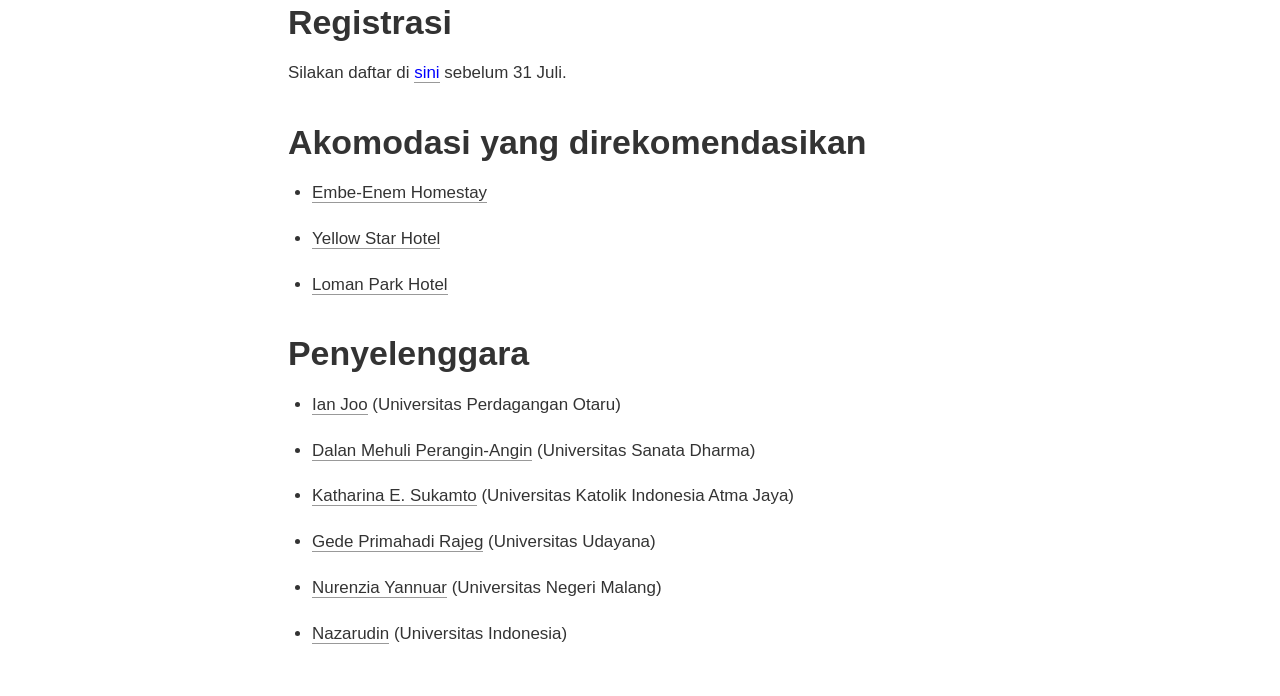
==== commit 27c46a6d: "Room" ====
--- a/docs/id.html
+++ b/docs/id.html
@@ -2644,7 +2644,7 @@
 <h1 id="tempat">Tempat</h1>
 <p><strong>Yogyakarta</strong> adalah kota bersejarah di Jawa Tengah, terkenal karena hubungannya yang erat dengan budaya tradisional Jawa dan kedekatannya dengan banyak situs warisan budaya. Setelah konferensi, kami akan mengadakan tur kelompok ke <strong>Ratu Boko</strong>, sebuah situs arkeologi yang memuat peninggalan Hindu dan Buddha, serta <strong>Borobudur</strong>, sebuah candi megah berusia seribu tahun yang mencerminkan kekayaan warisan Buddha di negeri ini.</p>
 <p><strong>Universitas Sanata Dharma</strong> adalah universitas swasta terkemuka di Yogyakarta, yang dikenal karena komitmennya yang kuat terhadap keunggulan akademik dan komunitas intelektualnya yang dinamis. Dengan fasilitas modern dan lingkungan kampus yang ramah, universitas ini menyediakan tempat yang ideal untuk pertukaran ilmiah. Terletak di jantung kota, universitas ini menawarkan akses mudah ke warisan budaya Yogyakarta yang kaya, menjadikannya tempat yang tepat untuk diskusi tentang keragaman linguistik Indonesia.</p>
-<p>Konferensi ini akan diselenggarakan di <a href="https://web.usd.ac.id/fakultas/sastra">Fakultas Sastra Universitas Sanata Dharma</a>.</p>
+<p>Konferensi ini akan diselenggarakan di <a href="https://web.usd.ac.id/fakultas/sastra">Fakultas Sastra Universitas Sanata Dharma</a>, Kamar S 203.</p>
 <h1 id="undangan-pengajuan-makalah">Undangan pengajuan makalah</h1>
 <details>
 <summary>
@@ -2687,8 +2687,8 @@
 <h1 id="program">Program</h1>
 <p>Program <span style="color:blue"><a href="InLaLi2program.pdf">(pdf)</a></span></p>
 <div class="layout-chunk" data-layout="l-body">
-<div class="datatables html-widget html-fill-item" id="htmlwidget-aff6ff5efa382fd158b9" style="width:100%;height:auto;"></div>
-<script type="application/json" data-for="htmlwidget-aff6ff5efa382fd158b9">{"x":{"filter":"none","vertical":false,"data":[["08-12","08-12","08-12","08-12","08-12","08-12","08-12","08-12","08-12","08-12","08-12","08-12","08-12","08-12","08-13","08-13","08-13","08-13","08-13","08-13","08-13","08-13","08-13","08-13","08-13","08-13","08-14","08-14","08-14","08-14","08-14","08-14","08-15"],["08:00","08:30","09:00","10:00","10:15","11:15","13:00","13:30","14:00","14:30","15:00","15:30","16:00","16:30","09:00","10:00","10:30","11:30","13:00","13:30","14:00","14:30","15:00","15:30","16:00","16:30","09:00","10:00","10:30","11:00","11:30","12:30","09:00"],["Registration","Opening","Plenary","Break","Plenary","Lunch","Syntax","Syntax","Syntax","Break","Pragmatics","Pragmatics","Pragmatics","Dinner","Plenary","Break","Plenary","Lunch","Historical","Historical","Historical","Historical","Break","Toponymy","Toponymy","Toponymy","Plenary","Break","Sociolinguistics","Sociolinguistics","Lunch","Field trip","Field trip"],[null,null,"UTSUMI Atsuko",null,"EKARINA",null,"Evelyn FETTES","NOMOTO Hiroki;<br> Gede Primahadi WIJAYA RAJEG","KHAIRUNNISA;<br> Leah PAPPAS",null,"Arina ISTI'ANAH;<br> Emi NURSANTI;<br> Nadia KHUMAIRO MA'SHUMAH","Asrofin NUR KHOLIFAH;<br> Laeli FARKHAH","Anindita DEWANGGA PURI",null,"JOO Ian;<br> Dalan Mehuli PERANGIN ANGIN",null,"Nurenzia YANNUAR",null,"Seth WYATT","Augie SPENDLEY","Dyah SUSILAWATI;<br> Umi SA'DIYAH","NAZARUDIN;<br> R. Muhammad ARIE;<br> Dien ROVITA",null,"Lia Amali AMRINA","Muhammad SYAIFULLOH;<br> Adisti Primi WULAN;<br> Karel JUNIARDI;<br> Agus DEDIANSYAH","WU Shiyue","Dalan Mehuli PERANGIN ANGIN",null,"Isna Maratu RODIYAH","Yusnita FEBRIANTI;<br> Nurenzia YANNUAR;<br> Samuel DWI PRASETYO",null,"Ratu Boko","Borobudur"],[null,"1. Welcoming speech from the committee<br>\r\n2. Welcoming speech from the Dean<br>\r\n3. Cultural performance","Diversity in sociolinguistic situations in Indonesia",null,"Bahasa dan Budaya Jawa di Gereja Katolik: Pemertahanan dan Identitas",null,"Itu as adalah in Yogyakarta Indonesian","Pasif bakat dalam Bahasa Bali","The Endangered Saparua: Documentation and Morphosyntax",null,"Discursive constructions of (natural) disasters in Southeast Asian newspapers: A corpus-assisted discourse study","\"Perintis Bukan Pewaris\": A Critical Discourse Analysis of Discursive Hybridity and intergenerational polyphony in Tantri’s Ibu Pekerja Single","Humor, language, and local identity in Indonesian stand-up comedy: A preliminary sociopragmatic study",null,"Towards a new grammar of Galela",null,"Thriving, shifting, or disappearing? Insights from language vitality research in Lombok and Malang",null,"The Jespersen Cycle in Southwestern Papua","West Makian and the internal classification of the North Halmahera languages","Refleksi bunyi Proto-Austronesia pada Bahasa Jawa dialek Ngapak di Banyumas","Compilation of a corpus-based Old Malay dictionary: A descriptive-etymological lexicographical approach using AntConc",null,"GIS-based geolinguistic mapping of language origin variations in place names of Sleman Regency, Yogyakarta","Parit as linguistic-ecological memoryscape: Toponymy, oral history, and urban transformation in Pontianak [Online]","Place-naming strategies in Alor island, eastern Indonesia: Case studies from Abui and Kula","Balik: A language endangerment, linguistic ecology and language attitudes in the new Indonesian capital Nusantara",null,"Refleksi lanjutan Aksara Hangul dalam pelestarian Bahasa Cia-Cia di SDN Karya Baru","Gestures, symbols, and sacred Words: A multisemiotic study of language maintenance in Javanese churches",null,null,null]],"container":"<table class=\"display\">\n  <thead>\n    <tr>\n      <th>Day<\/th>\n      <th>Time<\/th>\n      <th>Type<\/th>\n      <th>Authors<\/th>\n      <th>Title<\/th>\n    <\/tr>\n  <\/thead>\n<\/table>","options":{"scrollX":true,"pageLength":40,"columnDefs":[{"name":"Day","targets":0},{"name":"Time","targets":1},{"name":"Type","targets":2},{"name":"Authors","targets":3},{"name":"Title","targets":4}],"order":[],"autoWidth":false,"orderClasses":false,"lengthMenu":[10,25,40,50,100]}},"evals":[],"jsHooks":[]}</script>
+<div class="datatables html-widget html-fill-item" id="htmlwidget-ebe8409fc7f04d79b5af" style="width:100%;height:auto;"></div>
+<script type="application/json" data-for="htmlwidget-ebe8409fc7f04d79b5af">{"x":{"filter":"none","vertical":false,"data":[["08-12","08-12","08-12","08-12","08-12","08-12","08-12","08-12","08-12","08-12","08-12","08-12","08-12","08-12","08-13","08-13","08-13","08-13","08-13","08-13","08-13","08-13","08-13","08-13","08-13","08-13","08-14","08-14","08-14","08-14","08-14","08-14","08-15"],["08:00","08:30","09:00","10:00","10:15","11:15","13:00","13:30","14:00","14:30","15:00","15:30","16:00","16:30","09:00","10:00","10:30","11:30","13:00","13:30","14:00","14:30","15:00","15:30","16:00","16:30","09:00","10:00","10:30","11:00","11:30","12:30","09:00"],["Registration","Opening","Plenary","Break","Plenary","Lunch","Syntax","Syntax","Syntax","Break","Pragmatics","Pragmatics","Pragmatics","Dinner","Plenary","Break","Plenary","Lunch","Historical","Historical","Historical","Historical","Break","Toponymy","Toponymy","Toponymy","Plenary","Break","Sociolinguistics","Sociolinguistics","Lunch","Field trip","Field trip"],[null,null,"UTSUMI Atsuko",null,"EKARINA",null,"Evelyn FETTES","NOMOTO Hiroki;<br> Gede Primahadi WIJAYA RAJEG","KHAIRUNNISA;<br> Leah PAPPAS",null,"Arina ISTI'ANAH;<br> Emi NURSANTI;<br> Nadia KHUMAIRO MA'SHUMAH","Asrofin NUR KHOLIFAH;<br> Laeli FARKHAH","Anindita DEWANGGA PURI",null,"JOO Ian;<br> Dalan Mehuli PERANGIN ANGIN",null,"Nurenzia YANNUAR",null,"Seth WYATT","Augie SPENDLEY","Dyah SUSILAWATI;<br> Umi SA'DIYAH","NAZARUDIN;<br> R. Muhammad ARIE;<br> Dien ROVITA",null,"Lia Amali AMRINA","Muhammad SYAIFULLOH;<br> Adisti Primi WULAN;<br> Karel JUNIARDI;<br> Agus DEDIANSYAH","WU Shiyue","Dalan Mehuli PERANGIN ANGIN",null,"Isna Maratu RODIYAH","Yusnita FEBRIANTI;<br> Nurenzia YANNUAR;<br> Samuel DWI PRASETYO",null,"Ratu Boko","Borobudur"],[null,"1. Welcoming speech from the committee<br>\r\n2. Welcoming speech from the Dean<br>\r\n3. Cultural performance","Diversity in sociolinguistic situations in Indonesia",null,"Bahasa dan Budaya Jawa di Gereja Katolik: Pemertahanan dan Identitas",null,"Itu as adalah in Yogyakarta Indonesian","Pasif bakat dalam Bahasa Bali","The Endangered Saparua: Documentation and Morphosyntax",null,"Discursive constructions of (natural) disasters in Southeast Asian newspapers: A corpus-assisted discourse study","\"Perintis Bukan Pewaris\": A Critical Discourse Analysis of Discursive Hybridity and intergenerational polyphony in Tantri’s Ibu Pekerja Single","Humor, language, and local identity in Indonesian stand-up comedy: A preliminary sociopragmatic study",null,"Towards a new grammar of Galela",null,"Thriving, shifting, or disappearing? Insights from language vitality research in Lombok and Malang",null,"The Jespersen Cycle in Southwestern Papua","West Makian and the internal classification of the North Halmahera languages","Refleksi bunyi Proto-Austronesia pada Bahasa Jawa dialek Ngapak di Banyumas","Compilation of a corpus-based Old Malay dictionary: A descriptive-etymological lexicographical approach using AntConc",null,"GIS-based geolinguistic mapping of language origin variations in place names of Sleman Regency, Yogyakarta","Parit as linguistic-ecological memoryscape: Toponymy, oral history, and urban transformation in Pontianak [Online]","Place-naming strategies in Alor island, eastern Indonesia: Case studies from Abui and Kula","Balik: A language endangerment, linguistic ecology and language attitudes in the new Indonesian capital Nusantara",null,"Refleksi lanjutan Aksara Hangul dalam pelestarian Bahasa Cia-Cia di SDN Karya Baru","Gestures, symbols, and sacred Words: A multisemiotic study of language maintenance in Javanese churches",null,null,null]],"container":"<table class=\"display\">\n  <thead>\n    <tr>\n      <th>Day<\/th>\n      <th>Time<\/th>\n      <th>Type<\/th>\n      <th>Authors<\/th>\n      <th>Title<\/th>\n    <\/tr>\n  <\/thead>\n<\/table>","options":{"scrollX":true,"pageLength":40,"columnDefs":[{"name":"Day","targets":0},{"name":"Time","targets":1},{"name":"Type","targets":2},{"name":"Authors","targets":3},{"name":"Title","targets":4}],"order":[],"autoWidth":false,"orderClasses":false,"lengthMenu":[10,25,40,50,100]}},"evals":[],"jsHooks":[]}</script>
 </div>
 <h1 id="registrasi">Registrasi</h1>
 <p>Silakan daftar di <a href="https://forms.gle/Ws6VveztC5bmmxWs7" style="color:blue">sini</a> sebelum 31 Juli.</p>
